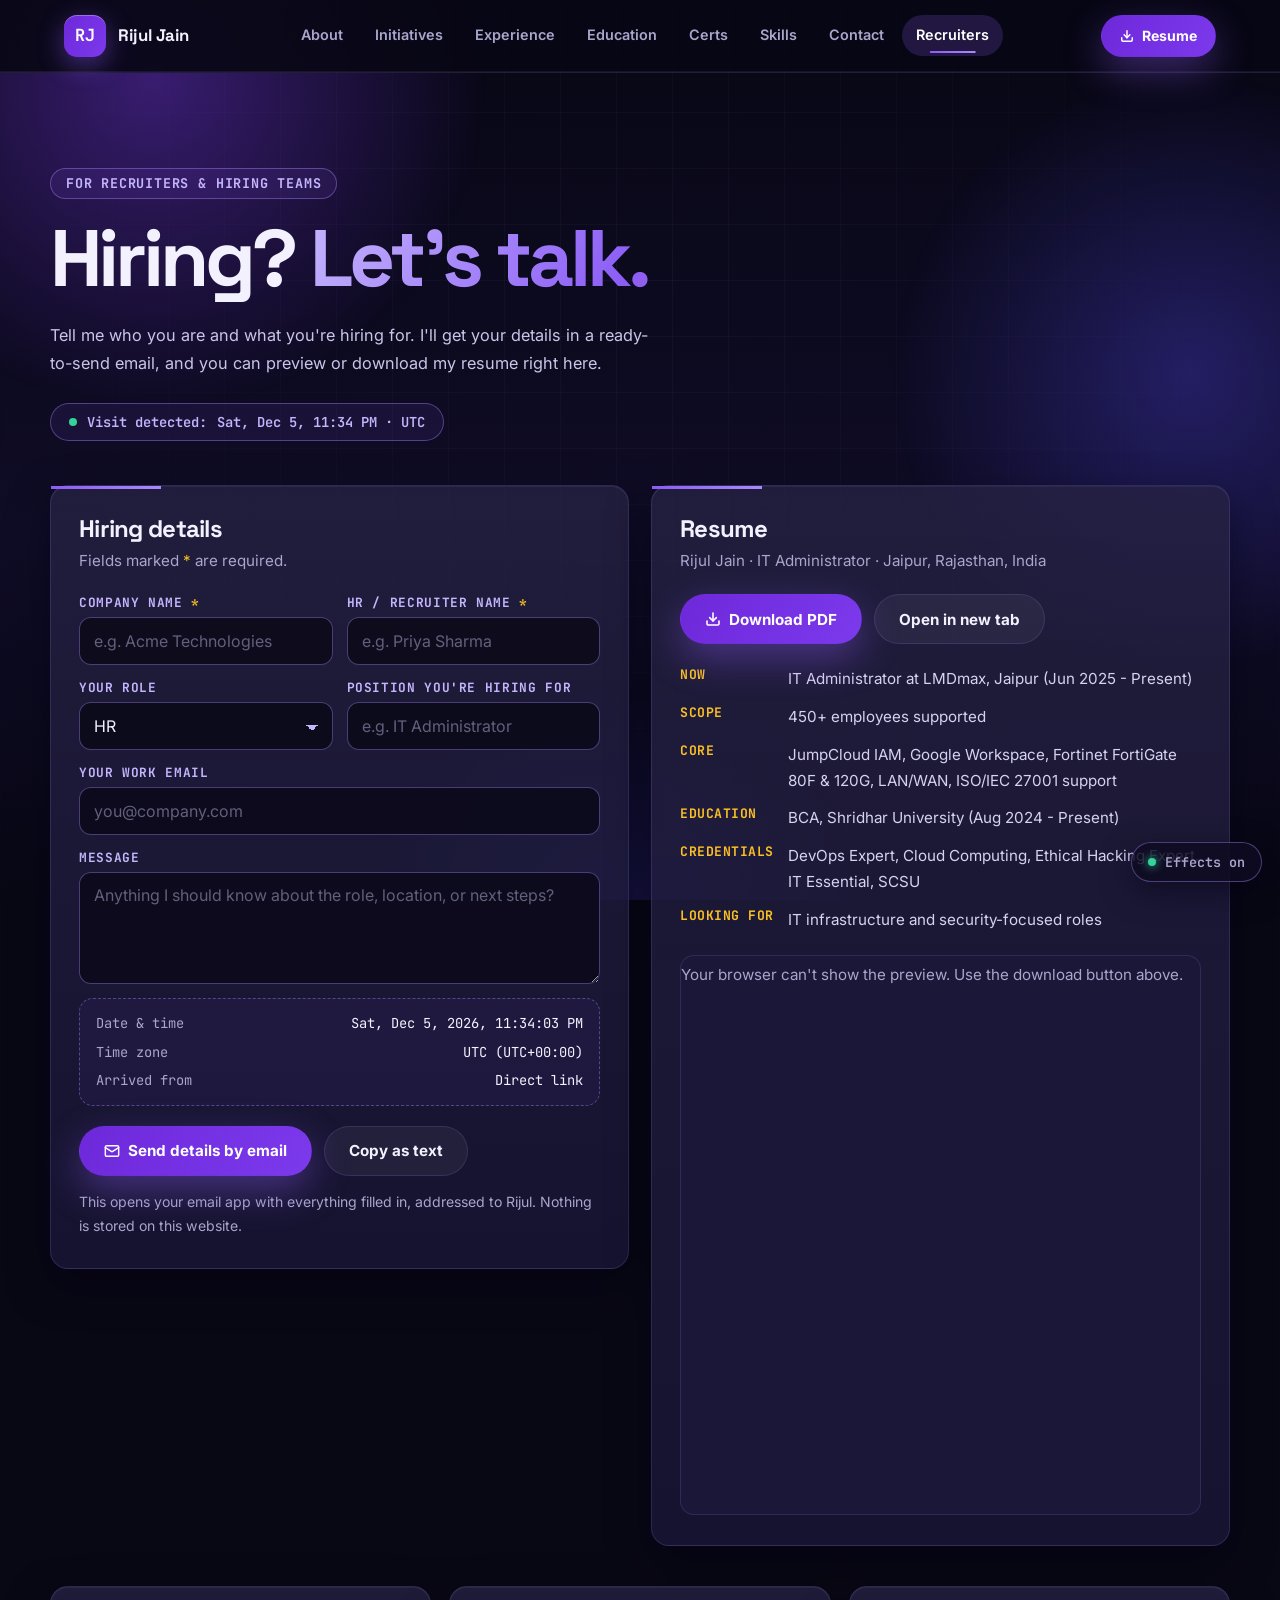
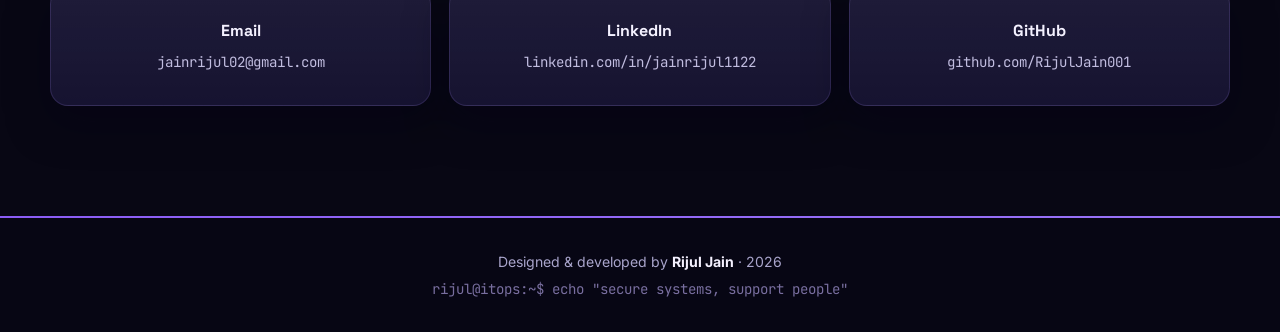
==== hire.html @ acf21bbd "Add For Recruiters page with details form and resume section - New hire.html / hire.js: company + HR" ====
<!DOCTYPE html>
<html lang="en">
<head>
  <meta charset="UTF-8">
  <meta name="viewport" content="width=device-width, initial-scale=1.0">
  <title>For Recruiters | Rijul Jain</title>
  <meta name="description" content="Hiring? Share your company and role details and get Rijul Jain's resume: IT Administrator in Jaipur with Google Workspace, JumpCloud IAM, Fortinet, and ISO/IEC 27001 experience.">
  <meta name="theme-color" content="#080714">
  <meta property="og:type" content="website">
  <meta property="og:title" content="For Recruiters | Rijul Jain">
  <meta property="og:description" content="Share your hiring details and get Rijul Jain's resume.">
  <meta name="twitter:card" content="summary">
  <link rel="icon" type="image/svg+xml" href="assets/favicon.svg">
  <link rel="preconnect" href="https://fonts.googleapis.com">
  <link rel="preconnect" href="https://fonts.gstatic.com" crossorigin>
  <link href="https://fonts.googleapis.com/css2?family=Inter:wght@400;600;700;800&family=JetBrains+Mono:wght@400;700&family=Space+Grotesk:wght@500;700&display=swap" rel="stylesheet">
  <link rel="stylesheet" href="styles.css">
</head>
<body>
  <a class="skip-link" href="#main">Skip to content</a>

  <div class="scroll-progress" id="scroll-progress" aria-hidden="true"></div>
  <div class="aurora" aria-hidden="true"><span></span><span></span><span></span></div>
  <div class="backdrop-glow" aria-hidden="true"></div>
  <div class="cursor-glow" id="cursor-glow" aria-hidden="true"></div>

  <!-- ===================== HEADER ===================== -->
  <header class="site-header" id="site-header">
    <a class="brand" href="index.html" aria-label="Go to home">
      <span class="brand-mark">RJ</span>
      <span>Rijul Jain</span>
    </a>
    <nav class="site-nav" id="site-nav" aria-label="Portfolio sections">
      <a href="index.html#about" class="nav-link">About</a>
      <a href="index.html#projects" class="nav-link">Initiatives</a>
      <a href="index.html#experience" class="nav-link">Experience</a>
      <a href="index.html#education" class="nav-link">Education</a>
      <a href="index.html#certifications" class="nav-link">Certs</a>
      <a href="index.html#skills" class="nav-link">Skills</a>
      <a href="index.html#contact" class="nav-link">Contact</a>
      <a href="hire.html" class="nav-link nav-cta" aria-current="page">Recruiters</a>
    </nav>
    <div class="header-actions">
      <a class="button primary btn-sm" id="download-cv-btn" href="assets/Rijul_Jain_Resume.pdf" download aria-label="Download Resume">
        <svg width="14" height="14" viewBox="0 0 24 24" fill="none" stroke="currentColor" stroke-width="2.5" stroke-linecap="round" stroke-linejoin="round" aria-hidden="true"><path d="M21 15v4a2 2 0 0 1-2 2H5a2 2 0 0 1-2-2v-4"/><polyline points="7 10 12 15 17 10"/><line x1="12" y1="15" x2="12" y2="3"/></svg>
        Resume
      </a>
    </div>
    <button class="hamburger" id="hamburger-btn" aria-label="Toggle menu" aria-expanded="false" aria-controls="mobile-menu">
      <span></span><span></span><span></span>
    </button>
  </header>

  <div class="mobile-menu" id="mobile-menu" aria-hidden="true">
    <nav aria-label="Mobile navigation">
      <a href="index.html#about"          class="mobile-link">About</a>
      <a href="index.html#projects"       class="mobile-link">Initiatives</a>
      <a href="index.html#experience"     class="mobile-link">Experience</a>
      <a href="index.html#education"      class="mobile-link">Education</a>
      <a href="index.html#certifications" class="mobile-link">Certifications</a>
      <a href="index.html#skills"         class="mobile-link">Skills</a>
      <a href="index.html#contact"        class="mobile-link">Contact</a>
      <a href="hire.html" class="mobile-link active" aria-current="page">For Recruiters</a>
      <a href="assets/Rijul_Jain_Resume.pdf" download class="mobile-link mobile-link-dl">Download Resume</a>
      <button class="mobile-link fx-menu" type="button" data-fx-toggle aria-pressed="true" aria-label="Toggle background effects">
        <span class="fx-dot" aria-hidden="true"></span><span class="fx-label">Effects on</span>
      </button>
    </nav>
  </div>

  <main id="main">

    <!-- ===================== INTRO ===================== -->
    <section class="page-hero section-shell">
      <p class="eyebrow reveal-up">For recruiters &amp; hiring teams</p>
      <h1 class="reveal-up" style="--delay:0.05s">Hiring? <span class="grad-text">Let's talk.</span></h1>
      <p class="page-lead reveal-up" style="--delay:0.1s">
        Tell me who you are and what you're hiring for. I'll get your details in a ready-to-send email,
        and you can preview or download my resume right here.
      </p>
      <p class="time-chip reveal-up" style="--delay:0.15s" aria-live="off">
        <span class="live-dot" aria-hidden="true"></span>
        <span>Visit detected:</span>
        <time id="chip-time">…</time>
      </p>
    </section>

    <!-- ===================== FORM + RESUME ===================== -->
    <section class="hire-layout section-shell" aria-label="Recruiter details and resume">

      <!-- Details form -->
      <div class="hire-card reveal-up" id="form-card">
        <h2 class="hire-title">Hiring details</h2>
        <p class="hire-sub">Fields marked <span class="req">*</span> are required.</p>

        <div class="prepared" id="prepared" role="status" aria-live="polite" hidden></div>

        <form id="hire-form" novalidate>
          <div class="field-row">
            <div class="field">
              <label for="f-company">Company name <span class="req">*</span></label>
              <input id="f-company" name="company" type="text" autocomplete="organization" maxlength="80" required aria-describedby="e-company" placeholder="e.g. Acme Technologies">
              <p class="field-error" id="e-company" aria-live="polite"></p>
            </div>
            <div class="field">
              <label for="f-name">HR / recruiter name <span class="req">*</span></label>
              <input id="f-name" name="name" type="text" autocomplete="name" maxlength="80" required aria-describedby="e-name" placeholder="e.g. Priya Sharma">
              <p class="field-error" id="e-name" aria-live="polite"></p>
            </div>
          </div>

          <div class="field-row">
            <div class="field">
              <label for="f-role">Your role</label>
              <select id="f-role" name="role">
                <option>HR</option>
                <option>Recruiter</option>
                <option>Hiring manager</option>
                <option>Founder / CEO</option>
                <option>Other</option>
              </select>
            </div>
            <div class="field">
              <label for="f-position">Position you're hiring for</label>
              <input id="f-position" name="position" type="text" maxlength="80" placeholder="e.g. IT Administrator">
            </div>
          </div>

          <div class="field">
            <label for="f-email">Your work email</label>
            <input id="f-email" name="email" type="email" autocomplete="email" inputmode="email" maxlength="100" aria-describedby="e-email" placeholder="you@company.com">
            <p class="field-error" id="e-email" aria-live="polite"></p>
          </div>

          <div class="field">
            <label for="f-message">Message</label>
            <textarea id="f-message" name="message" maxlength="600" rows="4" placeholder="Anything I should know about the role, location, or next steps?"></textarea>
          </div>

          <!-- honeypot for bots: humans never see or fill this -->
          <div class="hp" aria-hidden="true">
            <label for="f-website">Website</label>
            <input id="f-website" name="website" type="text" tabindex="-1" autocomplete="off">
          </div>

          <dl class="auto-box" aria-label="Automatically detected details">
            <div class="auto-row"><dt>Date &amp; time</dt><dd id="d-time">…</dd></div>
            <div class="auto-row"><dt>Time zone</dt><dd id="d-tz">…</dd></div>
            <div class="auto-row"><dt>Arrived from</dt><dd id="d-source">…</dd></div>
          </dl>

          <div class="form-actions">
            <button class="button primary" type="submit" id="send-btn">
              <svg width="16" height="16" viewBox="0 0 24 24" fill="none" stroke="currentColor" stroke-width="2.2" stroke-linecap="round" stroke-linejoin="round" aria-hidden="true"><rect x="2" y="4" width="20" height="16" rx="2"/><path d="m22 7-8.97 5.7a1.94 1.94 0 0 1-2.06 0L2 7"/></svg>
              Send details by email
            </button>
            <button class="button secondary" type="button" id="copy-btn">Copy as text</button>
          </div>
          <p class="form-note" id="form-note">
            This opens your email app with everything filled in, addressed to Rijul. Nothing is stored on this website.
          </p>
        </form>

        <div class="success-panel" id="success" role="status" aria-live="polite" tabindex="-1" hidden>
          <h3>Thanks, <span id="s-name"></span>!</h3>
          <p id="s-text"></p>
          <pre class="summary" id="s-summary"></pre>
          <div class="form-actions">
            <a class="button primary" id="s-mail" href="#">Open email again</a>
            <button class="button secondary" type="button" id="s-copy">Copy details</button>
            <button class="button ghost" type="button" id="s-edit">Edit details</button>
          </div>
        </div>
      </div>

      <!-- Resume -->
      <div class="hire-card reveal-up" style="--delay:0.08s" id="resume">
        <h2 class="hire-title">Resume</h2>
        <p class="hire-sub">Rijul Jain · IT Administrator · Jaipur, Rajasthan, India</p>

        <div class="form-actions resume-actions">
          <a class="button primary" href="assets/Rijul_Jain_Resume.pdf" download>
            <svg width="16" height="16" viewBox="0 0 24 24" fill="none" stroke="currentColor" stroke-width="2.4" stroke-linecap="round" stroke-linejoin="round" aria-hidden="true"><path d="M21 15v4a2 2 0 0 1-2 2H5a2 2 0 0 1-2-2v-4"/><polyline points="7 10 12 15 17 10"/><line x1="12" y1="15" x2="12" y2="3"/></svg>
            Download PDF
          </a>
          <a class="button secondary" href="assets/Rijul_Jain_Resume.pdf" target="_blank" rel="noopener">Open in new tab</a>
        </div>

        <dl class="glance" aria-label="Resume at a glance">
          <div><dt>Now</dt><dd>IT Administrator at LMDmax, Jaipur (Jun 2025 - Present)</dd></div>
          <div><dt>Scope</dt><dd>450+ employees supported</dd></div>
          <div><dt>Core</dt><dd>JumpCloud IAM, Google Workspace, Fortinet FortiGate 80F &amp; 120G, LAN/WAN, ISO/IEC 27001 support</dd></div>
          <div><dt>Education</dt><dd>BCA, Shridhar University (Aug 2024 - Present)</dd></div>
          <div><dt>Credentials</dt><dd>DevOps Expert, Cloud Computing, Ethical Hacking Expert, IT Essential, SCSU</dd></div>
          <div><dt>Looking for</dt><dd>IT infrastructure and security-focused roles</dd></div>
        </dl>

        <object class="resume-embed" data="assets/Rijul_Jain_Resume.pdf#toolbar=0&amp;view=FitH" type="application/pdf" aria-label="Resume preview">
          <p class="hire-sub">Your browser can't show the preview. Use the download button above.</p>
        </object>
      </div>
    </section>

    <!-- ===================== OTHER WAYS ===================== -->
    <section class="section-shell hire-links reveal-up" aria-label="Other ways to reach me">
      <a class="contact-card" href="mailto:jainrijul02@gmail.com">
        <span class="contact-label">Email</span>
        <span class="contact-value">jainrijul02@gmail.com</span>
      </a>
      <a class="contact-card" href="https://www.linkedin.com/in/jainrijul1122" target="_blank" rel="noreferrer">
        <span class="contact-label">LinkedIn</span>
        <span class="contact-value">linkedin.com/in/jainrijul1122</span>
      </a>
      <a class="contact-card" href="https://github.com/RijulJain001" target="_blank" rel="noreferrer">
        <span class="contact-label">GitHub</span>
        <span class="contact-value">github.com/RijulJain001</span>
      </a>
    </section>

  </main>

  <button class="fx-toggle" type="button" data-fx-toggle aria-pressed="true" aria-label="Toggle background effects">
    <span class="fx-dot" aria-hidden="true"></span><span class="fx-label">Effects on</span>
  </button>

  <footer class="site-footer">
    <p>Designed &amp; developed by <strong>Rijul Jain</strong> · <span class="footer-year"></span></p>
    <p class="footer-tag">rijul@itops:~$ echo "secure systems, support people"</p>
  </footer>

  <script src="script.js"></script>
  <script src="hire.js"></script>
</body>
</html>
---- styles.css ----
/* ============================================================
   RIJUL JAIN PORTFOLIO — "AURORA" THEME
   Palette: deep indigo base · violet + amber accents
   ============================================================ */

/* ============================================================
   DESIGN TOKENS
   ============================================================ */
@property --angle {
  syntax: "<angle>";
  inherits: false;
  initial-value: 0deg;
}

:root {
  --bg:            #080714;
  --bg-2:          #0f0c26;
  --surface:       rgba(24, 20, 54, 0.78);
  --surface-solid: #120f2c;
  --text:          #f4f1ff;
  --muted:         #a9a5cc;
  --line:          rgba(167, 139, 250, 0.16);
  --line-strong:   rgba(167, 139, 250, 0.4);

  --violet:        #8b5cf6;
  --violet-soft:   #c4b5fd;
  --amber:         #fbbf24;
  --mint:          #34d399;   /* status dot only */
  --rose:          #fb7185;   /* errors / close hover only */

  --grad:          linear-gradient(120deg, #8b5cf6, #a78bfa);
  --grad-hero:     linear-gradient(120deg, #c4b5fd 0%, #8b5cf6 45%, #fbbf24 100%);
  --grad-btn:      linear-gradient(120deg, #6d28d9, #7c3aed);

  --shadow:        0 16px 40px rgba(4, 2, 20, 0.5);
  --glow:          0 0 44px rgba(139, 92, 246, 0.3);

  --radius:        18px;
  --header-h:      72px;
  --ease:          cubic-bezier(0.22, 0.8, 0.3, 1);
  --transition:    240ms var(--ease);

  --font-display:  'Space Grotesk', 'Inter', ui-sans-serif, system-ui, sans-serif;
  --font-mono:     'JetBrains Mono', ui-monospace, Consolas, monospace;
}

/* ============================================================
   RESET & BASE
   ============================================================ */
*, *::before, *::after { box-sizing: border-box; margin: 0; padding: 0; }

html {
  scroll-behavior: smooth;
  scroll-padding-top: calc(var(--header-h) + 12px);
  font-size: 16px;
}

body {
  min-height: 100vh;
  color: var(--text);
  background: var(--bg);
  font-family: 'Inter', ui-sans-serif, system-ui, sans-serif;
  line-height: 1.7;
  overflow-x: hidden;
  overflow-x: clip;
}

main {
  overflow-x: hidden;   /* fallback for older browsers */
  overflow-x: clip;     /* decorative rings bleed to the screen edge but never widen the page */
}

a { color: inherit; text-decoration: none; }
img { display: block; max-width: 100%; }
h1, h2, h3, h4, p { overflow-wrap: anywhere; }

h1, h2, h3 {
  font-family: var(--font-display);
  line-height: 1.08;
  letter-spacing: -0.03em;
}

h1 { font-size: clamp(3.4rem, 8.4vw, 7.2rem); font-weight: 700; letter-spacing: -0.05em; }
h2 { font-size: clamp(2rem, 5vw, 3.6rem); font-weight: 700; }
h3 { font-size: 1.22rem; font-weight: 700; }

.grad-text {
  background: var(--grad-hero);
  background-size: 220% 100%;
  -webkit-background-clip: text;
  background-clip: text;
  color: transparent;
}

/* ============================================================
   ANIMATED BACKGROUND
   ============================================================ */
.aurora {
  position: fixed;
  inset: 0;
  z-index: -4;
  overflow: hidden;
  pointer-events: none;
  background: linear-gradient(180deg, var(--bg) 0%, var(--bg-2) 60%, var(--bg) 100%);
}
.aurora span {
  position: absolute;
  border-radius: 50%;
  will-change: transform;
}
.aurora span:nth-child(1) {
  width: 56vmax; height: 56vmax;
  left: -16vmax; top: -22vmax;
  background: radial-gradient(circle, rgba(124, 58, 237, 0.42), transparent 66%);
  animation: drift-a 26s ease-in-out infinite alternate;
}
.aurora span:nth-child(2) {
  width: 50vmax; height: 50vmax;
  right: -18vmax; top: 6vh;
  background: radial-gradient(circle, rgba(79, 70, 229, 0.34), transparent 66%);
  animation: drift-b 32s ease-in-out infinite alternate;
}
.aurora span:nth-child(3) {
  width: 44vmax; height: 44vmax;
  left: 26vw; bottom: -26vmax;
  background: radial-gradient(circle, rgba(67, 56, 202, 0.3), transparent 66%);
  animation: drift-c 38s ease-in-out infinite alternate;
}
@keyframes drift-a { to { transform: translate3d(9vw, 8vh, 0) scale(1.14); } }
@keyframes drift-b { to { transform: translate3d(-10vw, 12vh, 0) scale(0.9); } }
@keyframes drift-c { to { transform: translate3d(-8vw, -10vh, 0) scale(1.18); } }

.backdrop-glow {
  position: fixed;
  inset: 0;
  z-index: -2;
  pointer-events: none;
  background-image:
    linear-gradient(rgba(167, 139, 250, 0.06) 1px, transparent 1px),
    linear-gradient(90deg, rgba(167, 139, 250, 0.06) 1px, transparent 1px);
  background-size: 56px 56px;
  -webkit-mask-image: radial-gradient(ellipse at 50% 30%, #000 0%, transparent 76%);
  mask-image: radial-gradient(ellipse at 50% 30%, #000 0%, transparent 76%);
}

.cursor-glow {
  position: fixed;
  top: 0; left: 0;
  width: 380px; height: 380px;
  border-radius: 50%;
  background: radial-gradient(circle, rgba(167, 139, 250, 0.14) 0%, rgba(139, 92, 246, 0.04) 40%, transparent 70%);
  pointer-events: none;
  z-index: 1;
  opacity: 0;                       /* revealed by script on the first mouse move */
  transition: opacity 400ms ease;
  will-change: transform;
}

.scroll-progress {
  position: fixed;
  top: 0; left: 0; right: 0;
  height: 3px;
  z-index: 300;
  background: var(--grad);
  transform-origin: left center;
  transform: scaleX(var(--p, 0));
  box-shadow: 0 0 14px rgba(139, 92, 246, 0.7);
  pointer-events: none;
}

/* ============================================================
   HEADER
   ============================================================ */
.site-header {
  position: sticky;
  top: 0;
  z-index: 100;
  display: flex;
  align-items: center;
  justify-content: space-between;
  gap: 24px;
  height: var(--header-h);
  padding: 0 clamp(18px, 5vw, 72px);
  border-bottom: 1px solid rgba(255, 255, 255, 0.06);
  background: rgba(8, 7, 20, 0.9);
  transition: box-shadow var(--transition), background var(--transition);
}
.site-header.scrolled {
  background: rgba(8, 7, 20, 0.95);
  box-shadow: 0 18px 50px rgba(3, 1, 16, 0.5);
}

.brand {
  display: inline-flex;
  align-items: center;
  gap: 12px;
  font-family: var(--font-display);
  font-weight: 700;
  font-size: 1.05rem;
  white-space: nowrap;
  flex-shrink: 0;
}
.brand-mark {
  display: grid;
  width: 42px; height: 42px;
  place-items: center;
  border-radius: 13px;
  color: #fff;
  background: var(--grad-btn);
  font-family: var(--font-mono);
  font-weight: 700;
  box-shadow: 0 8px 26px rgba(139, 92, 246, 0.45), inset 0 1px 0 rgba(255, 255, 255, 0.3);
  transition: transform var(--transition), box-shadow var(--transition);
}
.brand:hover .brand-mark {
  transform: rotate(-8deg) scale(1.06);
  box-shadow: 0 10px 34px rgba(139, 92, 246, 0.55), inset 0 1px 0 rgba(255, 255, 255, 0.3);
}

.site-nav {
  display: flex;
  flex-wrap: nowrap;
  justify-content: flex-end;
  gap: 4px;
}
.nav-link {
  position: relative;
  padding: 8px 14px;
  border-radius: 999px;
  color: var(--muted);
  font-size: 0.9rem;
  font-weight: 600;
  transition: color var(--transition), background var(--transition);
}
.nav-link::after {
  content: "";
  position: absolute;
  bottom: 3px; left: 50%;
  width: 0; height: 2px;
  border-radius: 2px;
  background: var(--grad);
  transform: translateX(-50%);
  transition: width var(--transition);
}
.nav-link:hover,
.nav-link:focus-visible { color: var(--text); background: rgba(139, 92, 246, 0.12); outline: none; }
.nav-link:hover::after { width: 46%; }
.nav-link.active { color: #fff; background: rgba(139, 92, 246, 0.2); }
.nav-link.active::after { width: 46%; }

.header-actions { display: flex; align-items: center; gap: 10px; }

.terminal-trigger-btn {
  display: inline-flex;
  align-items: center;
  gap: 7px;
  min-height: 38px;
  padding: 8px 15px;
  border: 1px solid var(--line);
  border-radius: 999px;
  background: rgba(255, 255, 255, 0.04);
  color: var(--muted);
  font: 600 0.86rem 'Inter', sans-serif;
  white-space: nowrap;
  cursor: pointer;
  transition: color var(--transition), background var(--transition), border-color var(--transition);
}
.terminal-trigger-btn:hover {
  color: #fff;
  background: rgba(139, 92, 246, 0.16);
  border-color: var(--line-strong);
}

/* Hamburger */
.hamburger {
  display: none;
  flex-direction: column;
  justify-content: center;
  gap: 5px;
  width: 44px; height: 44px;
  padding: 11px;
  border: 1px solid var(--line);
  border-radius: 12px;
  background: none;
  cursor: pointer;
  flex-shrink: 0;
  transition: background var(--transition), border-color var(--transition);
}
.hamburger:hover { background: rgba(139, 92, 246, 0.14); border-color: var(--line-strong); }
.hamburger span {
  display: block;
  width: 100%; height: 2px;
  border-radius: 2px;
  background: var(--text);
  transform-origin: center;
  transition: transform 300ms ease, opacity 300ms ease;
}
.hamburger.open span:nth-child(1) { transform: translateY(7px) rotate(45deg); }
.hamburger.open span:nth-child(2) { opacity: 0; }
.hamburger.open span:nth-child(3) { transform: translateY(-7px) rotate(-45deg); }

/* Mobile menu */
.mobile-menu {
  position: fixed;
  top: var(--header-h);
  left: 0; right: 0;
  z-index: 99;
  max-height: 0;
  padding: 0 20px;
  overflow: hidden;
  background: rgba(10, 8, 26, 0.96);
  border-bottom: 1px solid var(--line);
  transition: max-height 380ms var(--ease), padding 380ms ease;
}
.mobile-menu.open { max-height: 560px; padding: 20px; }
.mobile-menu nav { display: flex; flex-direction: column; gap: 6px; }
.mobile-link {
  display: block;
  min-height: 48px;
  padding: 13px 16px;
  border-radius: 12px;
  color: var(--muted);
  font-weight: 600;
  transition: background var(--transition), color var(--transition);
}
.mobile-link:hover, .mobile-link.active { background: rgba(139, 92, 246, 0.16); color: #fff; }
.fx-menu {
  display: flex;
  align-items: center;
  gap: 10px;
  width: 100%;
  border: 0;
  background: none;
  font: 600 1rem 'Inter', sans-serif;
  text-align: left;
  cursor: pointer;
}

/* ============================================================
   LAYOUT HELPERS & SCROLL REVEAL
   ============================================================ */
.section-shell { width: min(1180px, calc(100% - 36px)); margin: 0 auto; }

.reveal-up { opacity: 0; transform: translateY(32px); }
.reveal-up.visible {
  opacity: 1;
  transform: none;
  animation: reveal-in 760ms var(--ease) var(--delay, 0s) backwards;
}
@keyframes reveal-in {
  from { opacity: 0; transform: translateY(32px) scale(0.98); }
  to   { opacity: 1; transform: none; }
}

/* ============================================================
   SHARED GLASS SURFACES
   ============================================================ */
.about-card, .card, .timeline-item, .cert-card, .stat-card,
.contact-card, .skills-block, .skill-chip {
  position: relative;
  overflow: hidden;
  border: 1px solid var(--line);
  border-radius: var(--radius);
  background:
    linear-gradient(180deg, rgba(255, 255, 255, 0.05), rgba(255, 255, 255, 0.012)),
    var(--surface);
  box-shadow: var(--shadow), inset 0 1px 0 rgba(255, 255, 255, 0.05);
  transition: transform var(--transition), border-color var(--transition), box-shadow var(--transition);
}
.about-card, .card, .timeline-item, .cert-card, .stat-card, .contact-card, .skills-block {
}

/* Cursor-follow spotlight (position set from JS via --mx / --my) */
.about-card::after, .card::after, .timeline-item::after, .cert-card::after,
.stat-card::after, .contact-card::after, .skill-chip::after {
  content: "";
  position: absolute;
  inset: 0;
  pointer-events: none;
  opacity: 0;
  background: radial-gradient(360px circle at var(--mx, 50%) var(--my, 50%), rgba(167, 139, 250, 0.18), transparent 60%);
  transition: opacity var(--transition);
}
.about-card:hover::after, .card:hover::after, .timeline-item:hover::after, .cert-card:hover::after,
.stat-card:hover::after, .contact-card:hover::after, .skill-chip:hover::after {
  opacity: 1;
}

.about-card:hover, .card:hover, .timeline-item:hover, .cert-card:hover, .stat-card:hover,
.contact-card:hover, .skill-chip:hover {
  border-color: var(--line-strong);
  box-shadow: 0 30px 70px rgba(4, 2, 20, 0.6), var(--glow), inset 0 1px 0 rgba(255, 255, 255, 0.08);
}

/* ============================================================
   EYEBROW / SECTION HEADINGS
   ============================================================ */
.eyebrow {
  display: inline-flex;
  align-items: center;
  gap: 10px;
  margin: 0 0 16px;
  padding: 8px 15px;
  border: 1px solid var(--line-strong);
  border-radius: 999px;
  background: rgba(139, 92, 246, 0.1);
  color: var(--violet-soft);
  font: 700 0.84rem/1 var(--font-mono);
  letter-spacing: 0.06em;
  text-transform: uppercase;
}
#eyebrow-text { text-transform: none; letter-spacing: 0.02em; font-size: 0.84rem; }

.section-heading .eyebrow::before {
  content: "";
  width: 7px; height: 7px;
  border-radius: 50%;
  background: var(--violet-soft);
  box-shadow: 0 0 12px var(--violet-soft);
  animation: blink-soft 2.4s ease-in-out infinite;
}
@keyframes blink-soft { 50% { opacity: 0.35; } }

.section-heading { margin-bottom: 44px; }
.section-heading h2::after {
  content: "";
  display: block;
  width: 84px; height: 4px;
  margin-top: 18px;
  border-radius: 4px;
  background: var(--grad);
  transition: width 1000ms var(--ease) 350ms;
}
.section-heading:not(.visible) h2::after { width: 0; }

.cursor-blink {
  display: inline-block;
  color: var(--violet-soft);
  line-height: 1;
  vertical-align: middle;
  animation: blink 1s step-start infinite;
}
@keyframes blink { 0%, 100% { opacity: 1; } 50% { opacity: 0; } }

/* ============================================================
   HERO
   ============================================================ */
.hero {
  position: relative;
  display: grid;
  grid-template-columns: minmax(0, 1.08fr) minmax(300px, 0.74fr);
  align-items: center;
  gap: clamp(30px, 5vw, 72px);
  min-height: calc(100vh - var(--header-h));
  padding: 84px 0 64px;
}
.hero-copy, .profile-panel { position: relative; z-index: 1; }
.hero-copy .eyebrow { max-width: 100%; }
.hero-copy { max-width: 760px; }

.hero-deco {
  position: absolute;
  z-index: 0;
  top: 50%; right: -14%;
  width: min(760px, 78vw);
  aspect-ratio: 1;
  transform: translateY(-50%);
  opacity: 0.4;
  pointer-events: none;
}
.hero-deco svg { position: absolute; inset: 0; width: 100%; height: 100%; overflow: visible; }
.deco-spin     { animation: spin 60s linear infinite; will-change: transform; }
.deco-spin-rev { animation: spin 90s linear infinite reverse; will-change: transform; }
@keyframes spin { to { transform: rotate(360deg); } }

.role {
  display: inline-flex;
  align-items: center;
  gap: 10px;
  margin-top: 22px;
  padding: 8px 16px;
  border: 1px solid rgba(251, 191, 36, 0.3);
  border-radius: 999px;
  background: rgba(251, 191, 36, 0.08);
  color: var(--amber);
  font: 700 clamp(0.88rem, 1.8vw, 1.05rem) var(--font-mono);
}

.hero-text {
  max-width: 58ch;
  margin-top: 24px;
  color: #c9c5e8;
  font-size: clamp(1.02rem, 1.2vw, 1.16rem);
}

.hero-actions { display: flex; flex-wrap: wrap; gap: 14px; margin-top: 38px; }

/* Buttons */
.button {
  position: relative;
  overflow: hidden;
  display: inline-flex;
  align-items: center;
  justify-content: center;
  gap: 8px;
  min-height: 50px;
  padding: 12px 24px;
  border: 1px solid transparent;
  border-radius: 999px;
  font: 700 0.95rem 'Inter', sans-serif;
  cursor: pointer;
  transition: transform var(--transition), box-shadow var(--transition),
              background var(--transition), border-color var(--transition);
}
.button:hover, .button:focus-visible { transform: translateY(-3px); outline: none; }

.button.primary {
  color: #fff;
  background: var(--grad-btn);
  box-shadow: 0 14px 38px rgba(139, 92, 246, 0.4);
}
.button.primary:hover { box-shadow: 0 20px 50px rgba(139, 92, 246, 0.5); }
.button.primary::after {
  content: "";
  position: absolute;
  inset: 0;
  background: linear-gradient(110deg, transparent 30%, rgba(255, 255, 255, 0.35) 50%, transparent 70%);
  transform: translateX(-130%);
  transition: transform 700ms var(--ease);
}
.button.primary:hover::after { transform: translateX(130%); }

.button.secondary, .button.ghost {
  color: var(--text);
  border-color: var(--line);
  background: rgba(255, 255, 255, 0.05);
}
.button.secondary:hover, .button.ghost:hover {
  background: rgba(139, 92, 246, 0.16);
  border-color: var(--line-strong);
}
.button.ghost { color: var(--violet-soft); font-size: 0.9rem; }

.btn-sm { min-height: 42px; padding: 8px 18px; font-size: 0.88rem; }

/* ============================================================
   PROFILE PANEL
   ============================================================ */
.profile-col { position: relative; z-index: 1; justify-self: end; width: min(100%, 410px); }

.profile-panel {
  width: 100%;
  padding: 18px;
  border-radius: 28px;
  box-shadow: var(--shadow), 0 0 70px rgba(139, 92, 246, 0.22);
  animation: float-y 7s ease-in-out infinite;
}
.profile-ring {
  position: absolute;
  inset: 0;
  z-index: 0;
  overflow: hidden;
  border-radius: inherit;
  pointer-events: none;
}
.profile-ring::before {                 /* spinning gradient, clipped to the panel */
  content: "";
  position: absolute;
  inset: -50%;
  background: conic-gradient(#8b5cf6, #c4b5fd, #fbbf24, #8b5cf6);
  animation: spin 7s linear infinite;
  will-change: transform;
}
.profile-ring::after {                  /* solid interior leaves a 2px ring */
  content: "";
  position: absolute;
  inset: 2px;
  border-radius: 26px;
  background: var(--surface-solid);
}
.profile-meta, .terminal-card { position: relative; z-index: 1; }
@keyframes float-y { 50% { translate: 0 -10px; } }

.profile-frame {
  position: relative;
  overflow: hidden;
  aspect-ratio: 4 / 5;
  border-radius: 18px;
  background: var(--surface-solid);
}
.profile-frame::before {
  content: "";
  position: absolute;
  inset: 0;
  z-index: 1;
  background:
    linear-gradient(135deg, rgba(139, 92, 246, 0.24), transparent 40%, rgba(139, 92, 246, 0.2)),
    repeating-linear-gradient(0deg, transparent, transparent 7px, rgba(255, 255, 255, 0.035) 8px);
  mix-blend-mode: screen;
  pointer-events: none;
}
.profile-frame img { width: 100%; height: 100%; object-fit: cover; }

.scan-line {
  position: absolute;
  left: 0; right: 0;
  top: -100%;
  height: 100%;
  z-index: 2;
  background: linear-gradient(180deg, transparent calc(100% - 4px), rgba(196, 181, 253, 0.95) calc(100% - 2px), transparent 100%);
  animation: scan 4s linear infinite;
  pointer-events: none;
  will-change: transform;
}
@keyframes scan {
  0%   { transform: translateY(0); opacity: 0.9; }
  90%  { opacity: 0.9; }
  100% { transform: translateY(100%); opacity: 0; }
}

/* Floating tech chips around the portrait */
.float-chip {
  position: absolute;
  z-index: 3;
  display: inline-flex;
  align-items: center;
  gap: 8px;
  padding: 8px 14px;
  border: 1px solid var(--line-strong);
  border-radius: 999px;
  background: rgba(18, 15, 44, 0.86);
  color: var(--text);
  font: 700 0.82rem var(--font-mono);
  box-shadow: 0 10px 30px rgba(4, 2, 20, 0.5);
  animation: float-chip 6s ease-in-out infinite;
}
.float-chip i {
  width: 8px; height: 8px;
  border-radius: 50%;
  background: var(--c, var(--violet));
  box-shadow: 0 0 12px var(--c, var(--violet));
}
.float-chip.c1 { top: 34px;    right: -22px; --c: var(--violet-soft); }
.float-chip.c2 { top: 42%;     left: -30px;  --c: var(--violet-soft);   animation-delay: -1.5s; }
.float-chip.c3 { bottom: 150px; right: -26px; --c: var(--amber);  animation-delay: -3s; }
.float-chip.c4 { bottom: 96px; left: -20px;  --c: var(--violet); animation-delay: -4.5s; }
@keyframes float-chip { 50% { transform: translateY(-12px); } }

.profile-meta {
  display: flex;
  align-items: center;
  gap: 10px;
  margin-top: 16px;
  padding: 10px 14px;
  border: 1px solid var(--line);
  border-radius: 999px;
  background: rgba(255, 255, 255, 0.04);
  color: var(--muted);
  font: 0.86rem/1.5 var(--font-mono);
}
.status-dot {
  flex: 0 0 auto;
  width: 10px; height: 10px;
  border-radius: 50%;
  background: var(--mint);
  animation: pulse-dot 2s ease-out infinite;
}
@keyframes pulse-dot {
  0%   { box-shadow: 0 0 0 0 rgba(52, 211, 153, 0.6); }
  70%  { box-shadow: 0 0 0 10px rgba(52, 211, 153, 0); }
  100% { box-shadow: 0 0 0 0 rgba(52, 211, 153, 0); }
}

/* Mini terminal card */
.terminal-card {
  overflow: hidden;
  margin-top: 14px;
  border: 1px solid var(--line);
  border-radius: 16px;
  background: rgba(7, 5, 20, 0.9);
}
.terminal-top {
  display: flex;
  gap: 7px;
  padding: 10px 14px;
  border-bottom: 1px solid var(--line);
  background: rgba(255, 255, 255, 0.035);
}
.terminal-top span { width: 10px; height: 10px; border-radius: 50%; background: var(--rose); }
.terminal-top span:nth-child(2) { background: var(--amber); }
.terminal-top span:nth-child(3) { background: var(--mint); }

.terminal-lines { padding: 14px 16px; font: 0.84rem/1.7 var(--font-mono); }
.terminal-lines p { color: #dcd7ff; opacity: 0; animation: fade-line 0.4s forwards; }
.terminal-lines p:nth-child(1) { animation-delay: 1.2s; }
.terminal-lines p:nth-child(2) { animation-delay: 2s; }
.terminal-lines p:nth-child(3) { animation-delay: 2.6s; }
.terminal-lines p:nth-child(4) { animation-delay: 3.2s; }
@keyframes fade-line { to { opacity: 1; } }
.term-prompt { color: var(--amber); }
.term-ok     { color: var(--violet-soft); }

/* ============================================================
   TECH MARQUEE
   ============================================================ */
.marquee {
  overflow: hidden;
  padding: 22px 0;
  border-block: 1px solid var(--line);
  background: linear-gradient(90deg, transparent, rgba(139, 92, 246, 0.07), transparent);
  -webkit-mask-image: linear-gradient(90deg, transparent, #000 10%, #000 90%, transparent);
  mask-image: linear-gradient(90deg, transparent, #000 10%, #000 90%, transparent);
}
.marquee-track { display: flex; width: max-content; animation: marquee 40s linear infinite; }
.marquee:hover .marquee-track { animation-play-state: paused; }
.marquee-item {
  display: inline-flex;
  align-items: center;
  gap: 12px;
  margin-right: 16px;
  padding: 10px 20px;
  border: 1px solid var(--line);
  border-radius: 999px;
  background: rgba(255, 255, 255, 0.04);
  color: var(--text);
  font: 700 0.86rem var(--font-mono);
  white-space: nowrap;
}
.marquee-item::before {
  content: "";
  width: 8px; height: 8px;
  border-radius: 50%;
  background: var(--c, var(--violet));
  box-shadow: 0 0 12px var(--c, var(--violet));
}
.marquee-item:nth-child(4n+1) { --c: var(--violet); }
.marquee-item:nth-child(4n+2) { --c: var(--violet-soft); }
.marquee-item:nth-child(4n+3) { --c: var(--amber); }
.marquee-item:nth-child(4n)   { --c: var(--violet-soft); }
@keyframes marquee { to { transform: translateX(-50%); } }

/* ============================================================
   STATS
   ============================================================ */
.stats-section { padding: 48px 0 20px; }
.stats-grid { display: grid; grid-template-columns: repeat(4, minmax(0, 1fr)); gap: 18px; }

.stat-card {
  display: flex;
  flex-direction: column;
  align-items: center;
  justify-content: center;
  gap: 2px;
  padding: 32px 16px 26px;
  text-align: center;
}
.stat-value { display: flex; align-items: baseline; gap: 4px; }
.stat-card::before {
  content: "";
  position: absolute;
  inset: 0 0 auto 0;
  height: 3px;
  background: var(--grad);
  opacity: 0.85;
}
.stat-num {
  font: 700 clamp(2.4rem, 5vw, 3.4rem)/1 var(--font-display);
  color: var(--text);
}
.stat-plus, .stat-suffix { color: var(--amber); font: 700 1.1rem var(--font-mono); }
.stat-label { margin-top: 8px; color: var(--muted); font-size: 0.84rem; font-weight: 600; letter-spacing: 0.03em; }

/* ============================================================
   SECTIONS
   ============================================================ */
.content-section { padding: 100px 0; }
.content-section + .content-section { border-top: 1px solid rgba(255, 255, 255, 0.05); }

/* About */
.section-grid { display: grid; grid-template-columns: repeat(2, minmax(0, 1fr)); gap: 20px; }
.about-card { padding: 30px 28px; }
.about-card p { color: #c9c5e8; }
.about-icon, .contact-icon {
  display: grid;
  place-items: center;
  border: 1px solid var(--line-strong);
  border-radius: 15px;
  background: linear-gradient(145deg, rgba(139, 92, 246, 0.25), rgba(139, 92, 246, 0.14));
  color: #efe9ff;
  transition: transform var(--transition), box-shadow var(--transition);
}
.about-icon { width: 50px; height: 50px; margin-bottom: 18px; }
.about-card:hover .about-icon, .contact-card:hover .contact-icon { transform: rotate(-6deg) scale(1.08); box-shadow: var(--glow); }

/* Project cards */
.cards-grid { display: grid; grid-template-columns: repeat(3, minmax(0, 1fr)); gap: 20px; }
.card {
  --c: var(--violet);
  display: flex;
  flex-direction: column;
  min-height: 316px;
  padding: 30px 28px 26px;
  cursor: pointer;
}
.card:nth-child(2) { --c: var(--violet-soft); }
.card:nth-child(3) { --c: var(--amber); }
.card:hover { transform: translateY(-8px); border-color: var(--c); }

.card-accent {
  position: absolute;
  inset: 0;
  border-top: 3px solid var(--c);
  border-radius: inherit;
  background: linear-gradient(160deg, color-mix(in srgb, var(--c) 16%, transparent), transparent 46%);
  pointer-events: none;
}
.card-kicker {
  position: relative;
  margin: 0 0 12px;
  color: var(--c);
  font: 700 0.84rem var(--font-mono);
  letter-spacing: 0.08em;
  text-transform: uppercase;
}
.card h3 { position: relative; margin-bottom: 10px; }
.card p { position: relative; color: var(--muted); font-size: 0.95rem; }
.card p:not(.card-kicker) { flex: 1; }

.tag-row { position: relative; display: flex; flex-wrap: wrap; gap: 8px; margin-top: 20px; }
.tag-row span, .modal-tag {
  padding: 5px 12px;
  border: 1px solid var(--line-strong);
  border-radius: 999px;
  background: rgba(139, 92, 246, 0.1);
  color: #e3dcff;
  font: 600 0.84rem var(--font-mono);
}

.card-cta {
  position: relative;
  display: inline-flex;
  align-items: center;
  gap: 8px;
  width: fit-content;
  margin-top: 22px;
  min-height: 44px;
  padding: 10px 20px;
  border: 1px solid var(--line-strong);
  border-radius: 999px;
  background: rgba(139, 92, 246, 0.1);
  color: #e3dcff;
  font: 700 0.84rem var(--font-mono);
  letter-spacing: 0.05em;
  text-transform: uppercase;
  cursor: pointer;
  transition: background var(--transition), color var(--transition), box-shadow var(--transition), transform var(--transition);
}
.card-cta:hover { color: #fff; background: var(--grad-btn); border-color: transparent; box-shadow: 0 12px 30px rgba(219, 39, 119, 0.4); transform: translateY(-2px); }
.card-cta svg { transition: transform var(--transition); }
.card-cta:hover svg { transform: translateX(4px); }

/* Timeline */
.timeline { position: relative; display: grid; gap: 18px; }
.timeline::before, .timeline::after {
  content: "";
  position: absolute;
  left: 20px; top: 8px;
  width: 2px;
  border-radius: 2px;
}
.timeline::before { bottom: 8px; background: rgba(167, 139, 250, 0.18); }
.timeline::after {
  height: calc((100% - 16px) * var(--fill, 0));
  background: var(--grad);
  box-shadow: 0 0 14px rgba(139, 92, 246, 0.7);
}
.timeline-item { display: flex; gap: 28px; padding: 26px 26px 26px 62px; }
.timeline-item:hover { transform: translateX(8px); }
.timeline-dot {
  position: absolute;
  top: 31px; left: 14px;
  z-index: 1;
  width: 14px; height: 14px;
  border: 2px solid var(--bg);
  border-radius: 50%;
  background: var(--grad);
}
.timeline-dot::after {
  content: "";
  position: absolute;
  inset: -6px;
  border-radius: 50%;
  border: 2px solid var(--violet-soft);
  animation: ping 2.6s ease-out infinite;
}
@keyframes ping {
  0%   { transform: scale(0.5); opacity: 0.9; }
  80%, 100% { transform: scale(1.5); opacity: 0; }
}
.timeline-body { position: relative; flex: 1; }
.timeline-date { display: inline-block; margin-bottom: 8px; color: var(--amber); font: 700 0.84rem var(--font-mono); letter-spacing: 0.05em; }
.timeline-sub { margin-top: 4px; color: var(--violet-soft); font: 0.88rem var(--font-mono); }
.timeline-item p { margin-top: 8px; color: var(--muted); font-size: 0.95rem; }
.timeline-list { margin: 12px 0 0; padding-left: 20px; color: var(--muted); font-size: 0.94rem; }
.timeline-list li { margin-bottom: 7px; padding-left: 4px; }
.timeline-list li::marker { color: var(--violet-soft); }

/* Certifications */
.certs-grid { display: grid; grid-template-columns: repeat(2, minmax(0, 1fr)); gap: 18px; }
.cert-card { display: flex; align-items: center; gap: 18px; padding: 20px 22px; }
.cert-badge {
  display: grid;
  place-items: center;
  flex-shrink: 0;
  width: 52px; height: 52px;
  border: 1px solid transparent;
  border-radius: 15px;
  font: 700 0.85rem var(--font-mono);
  box-shadow: inset 0 1px 0 rgba(255, 255, 255, 0.1);
  transition: transform var(--transition);
}
.cert-card:hover .cert-badge { transform: rotate(-8deg) scale(1.08); }
.cert-badge-thm    { background: rgba(196, 181, 253, 0.14); color: var(--violet-soft);    border-color: rgba(196, 181, 253, 0.4); }
.cert-badge-owasp  { background: rgba(139, 92, 246, 0.16);  color: var(--violet-soft); border-color: rgba(139, 92, 246, 0.45); }
.cert-badge-google { background: rgba(251, 191, 36, 0.12);  color: var(--violet-soft);        border-color: rgba(251, 191, 36, 0.4); }
.cert-badge-ceh    { background: rgba(251, 191, 36, 0.12);  color: var(--amber);       border-color: rgba(251, 191, 36, 0.4); }
.cert-body { position: relative; flex: 1; min-width: 0; }
.cert-body h3 { font-size: 1.05rem; }
.cert-issuer { margin: 2px 0 0; color: var(--violet-soft); font: 0.84rem var(--font-mono); }
/* ============================================================
   SKILLS
   ============================================================ */
.skills-stack { display: grid; gap: 26px; }
.skills-block { padding: 30px; }
.skills-block::before {
  content: "";
  position: absolute;
  inset: 0 auto auto 0;
  width: 120px; height: 3px;
  background: var(--grad);
}
.skills-block-head { margin-bottom: 24px; }
.skills-subhead { margin-bottom: 6px; font-size: 1.2rem; }
.skills-subtext { max-width: 62ch; color: var(--muted); font-size: 0.95rem; }

.level-legend { margin: 0 0 18px; color: var(--muted); font: 0.84rem/1.6 var(--font-mono); }
.level-legend b { color: var(--violet-soft); }

.skills-block .skills-grid { display: grid; grid-template-columns: repeat(auto-fill, minmax(200px, 1fr)); gap: 14px; }
.skill-chip { display: flex; flex-direction: column; align-items: flex-start; gap: 12px; padding: 22px 18px 20px; cursor: default; }
.skill-icon {
  display: grid;
  place-items: center;
  width: 46px; height: 46px;
  border: 1px solid var(--line-strong);
  border-radius: 14px;
  background: linear-gradient(145deg, rgba(139, 92, 246, 0.22), rgba(139, 92, 246, 0.12));
  color: var(--violet-soft);
}
.skill-icon svg { width: 22px; height: 22px; }
.skill-name { position: relative; color: #efeaff; font: 700 0.86rem var(--font-mono); letter-spacing: 0.02em; }
.skill-meta { position: relative; display: flex; flex-wrap: wrap; align-items: center; gap: 6px 12px; width: 100%; }
.skill-level { display: flex; gap: 5px; }
.skill-level i {
  position: relative;
  overflow: hidden;
  width: 28px; height: 6px;
  border-radius: 6px;
  background: rgba(255, 255, 255, 0.1);
}
.skill-level i::after {
  content: "";
  position: absolute;
  inset: 0;
  border-radius: inherit;
  background: var(--grad);
  box-shadow: 0 0 10px rgba(139, 92, 246, 0.5);
  transform: scaleX(0);
  transform-origin: left;
  transition: transform 600ms var(--ease);
}
.skill-level i:nth-child(2)::after { transition-delay: 140ms; }
.skill-level i:nth-child(3)::after { transition-delay: 280ms; }
.skill-chip.visible .skill-level[data-level="1"] i:nth-child(-n+1)::after,
.skill-chip.visible .skill-level[data-level="2"] i:nth-child(-n+2)::after,
.skill-chip.visible .skill-level[data-level="3"] i::after { transform: scaleX(1); }
.skill-level-text { color: var(--muted); font: 600 0.8rem var(--font-mono); letter-spacing: 0.04em; }

@keyframes bar-flow { to { background-position: 200% 0; } }

/* Full toolkit — resume skills grouped by area */
.toolkit-grid { display: grid; grid-template-columns: repeat(3, minmax(0, 1fr)); gap: 16px; }
.toolkit-group {
  --c: var(--violet-soft);
  padding: 18px 18px 20px;
  border: 1px solid var(--line);
  border-left: 3px solid var(--c);
  border-radius: 14px;
  background: rgba(255, 255, 255, 0.03);
}
.toolkit-group:nth-child(3n+2) { --c: var(--violet-soft); }
.toolkit-group:nth-child(3n)   { --c: var(--amber); }
.toolkit-group h4 { margin-bottom: 12px; color: var(--c); font: 700 0.84rem var(--font-mono); letter-spacing: 0.07em; text-transform: uppercase; }
.toolkit-group .tag-row { margin-top: 0; }

.soft-tags { margin-top: 0; }

/* ============================================================
   ENVIRONMENT OVERVIEW
   ============================================================ */
.env { display: grid; gap: 20px; }
.env-band {
  display: flex;
  flex-wrap: wrap;
  align-items: center;
  gap: 12px 20px;
  padding: 16px 22px;
  border: 1px dashed var(--line-strong);
  border-radius: 16px;
  background: rgba(139, 92, 246, 0.06);
}
.env-band-title { color: var(--amber); font: 700 0.84rem var(--font-mono); letter-spacing: 0.07em; text-transform: uppercase; }
.env-band .tag-row { margin-top: 0; }

.env-steps { display: flex; flex-wrap: wrap; align-items: center; gap: 8px; }
.env-step {
  padding: 5px 14px;
  border: 1px solid var(--line-strong);
  border-radius: 999px;
  background: rgba(139, 92, 246, 0.1);
  color: #e3dcff;
  font: 600 0.84rem var(--font-mono);
}
.env-step:not(:last-child)::after { content: "→"; margin-left: 12px; color: var(--amber); }

.env-body { display: grid; grid-template-columns: minmax(200px, 250px) 1fr; gap: 0 32px; align-items: stretch; }
.env-lanes { display: grid; gap: 18px; }
.env-lane {
  padding: 18px 20px 20px;
  border: 1px solid var(--line);
  border-radius: 18px;
  background: rgba(255, 255, 255, 0.03);
}
.env-lane-label { display: block; margin-bottom: 14px; color: var(--violet-soft); font: 700 0.82rem var(--font-mono); letter-spacing: 0.08em; text-transform: uppercase; }
.env-flow { display: flex; align-items: stretch; }

.env-node {
  position: relative;
  flex: 1;
  min-width: 0;
  padding: 16px 16px 18px;
  border: 1px solid var(--line-strong);
  border-radius: 14px;
  background: linear-gradient(180deg, rgba(255, 255, 255, 0.06), rgba(255, 255, 255, 0.02)), var(--surface-solid);
}
.env-node h3 { margin: 12px 0 6px; font-size: 1.02rem; }
.env-node p { color: var(--muted); font-size: 0.9rem; line-height: 1.55; }
.env-icon {
  display: grid;
  place-items: center;
  width: 40px; height: 40px;
  border: 1px solid var(--line-strong);
  border-radius: 12px;
  background: rgba(139, 92, 246, 0.16);
  color: var(--violet-soft);
}
.env-users { border-color: var(--violet); box-shadow: var(--glow); display: flex; flex-direction: column; justify-content: center; }
.env-users::after {                     /* bracket joining users to both lanes */
  content: "";
  position: absolute;
  right: -33px; top: 25%; bottom: 25%;
  width: 32px;
  border: 2px solid rgba(139, 92, 246, 0.55);
  border-left: 0;
  border-radius: 0 16px 16px 0;
}

.env-link {
  position: relative;
  flex: 0 0 46px;
  align-self: center;
  height: 2px;
  background: repeating-linear-gradient(90deg, var(--violet) 0 6px, transparent 6px 12px);
  background-size: 24px 2px;
  animation: env-dash 1s linear infinite;
}
.env-link::after {
  content: "";
  position: absolute;
  right: -2px; top: -4px;
  border-left: 8px solid var(--violet-soft);
  border-top: 5px solid transparent;
  border-bottom: 5px solid transparent;
}
@keyframes env-dash { to { background-position: 24px 0; } }
@keyframes env-dash-v { to { background-position: 0 24px; } }

/* ============================================================
   CONTACT
   ============================================================ */
.contact-section { padding-bottom: 120px; }
.contact-sub { margin-top: 14px; color: var(--muted); font-size: 1.02rem; }
.contact-grid { display: grid; grid-template-columns: repeat(4, minmax(0, 1fr)); gap: 18px; align-items: stretch; }

.contact-card {
  display: flex;
  flex-direction: column;
  align-items: center;
  justify-content: flex-start;
  gap: 12px;
  min-height: 170px;
  padding: 30px 20px;
  text-align: center;
}
.contact-card:hover { transform: translateY(-6px); }
.contact-icon { position: relative; width: 54px; height: 54px; }
.contact-label { position: relative; font: 700 1rem var(--font-display); color: var(--text); }
.contact-value { position: relative; color: #c1bde0; font: 0.88rem var(--font-mono); word-break: break-all; }

.email-card-wrap { padding: 0; gap: 0; }
.contact-card-inner {
  position: relative;
  display: flex;
  flex: 1;
  flex-direction: column;
  align-items: center;
  justify-content: center;
  gap: 12px;
  width: 100%;
  min-height: 170px;
  padding: 30px 20px 18px;
  text-align: center;
}
.copy-btn {
  position: relative;
  display: flex;
  align-items: center;
  justify-content: center;
  gap: 6px;
  width: 100%;
  padding: 11px;
  border: 0;
  border-top: 1px solid var(--line);
  background: rgba(139, 92, 246, 0.12);
  color: var(--violet-soft);
  font: 700 0.84rem var(--font-mono);
  letter-spacing: 0.06em;
  cursor: pointer;
  transition: background var(--transition), color var(--transition);
}
.copy-btn:hover { background: rgba(139, 92, 246, 0.24); color: #fff; }
.copy-btn.copied { color: var(--mint); }

/* ============================================================
   FOOTER
   ============================================================ */
.site-footer {
  position: relative;
  display: flex;
  flex-direction: column;
  gap: 6px;
  padding: 34px clamp(18px, 5vw, 72px);
  color: var(--muted);
  background: rgba(8, 7, 20, 0.7);
  text-align: center;
}
.site-footer::before {
  content: "";
  position: absolute;
  inset: 0 0 auto 0;
  height: 2px;
  background: var(--grad);
  background-size: 200% 100%;
  animation: bar-flow 8s linear infinite;
}
.site-footer p { font-size: 0.88rem; }
.site-footer strong { color: var(--text); }
.footer-tag { color: rgba(196, 181, 253, 0.6); font: 0.84rem var(--font-mono); }

/* ============================================================
   PAGE LOADER
   ============================================================ */
.page-loader {
  position: fixed;
  inset: 0;
  z-index: 9999;
  display: flex;
  align-items: center;
  justify-content: center;
  background: radial-gradient(circle at 50% 40%, #1a1145, var(--bg) 70%);
  transition: opacity 500ms ease, visibility 500ms ease;
}
.page-loader.hidden { opacity: 0; visibility: hidden; pointer-events: none; }
.page-loader.hidden .loader-logo { animation: none; }
.loader-inner { display: flex; flex-direction: column; align-items: center; gap: 22px; width: min(360px, 90vw); }
.loader-logo {
  display: grid;
  place-items: center;
  width: 78px; height: 78px;
  border: 3px solid transparent;
  border-radius: 24px;
  background:
    linear-gradient(var(--surface-solid), var(--surface-solid)) padding-box,
    conic-gradient(from var(--angle), #8b5cf6, #c4b5fd, #fbbf24, #8b5cf6) border-box;
  color: #fff;
  font: 700 1.5rem var(--font-mono);
  box-shadow: 0 0 50px rgba(139, 92, 246, 0.4);
  animation: spin-angle 1.6s linear infinite;
}
.loader-bar-wrap { width: 100%; height: 4px; overflow: hidden; border-radius: 4px; background: rgba(167, 139, 250, 0.14); }
.loader-bar {
  height: 100%;
  width: 0;
  border-radius: 4px;
  background: var(--grad);
  box-shadow: 0 0 14px rgba(139, 92, 246, 0.7);
  transition: width 160ms linear;
}
.loader-text { color: var(--muted); font: 0.8rem var(--font-mono); text-align: center; }

/* ============================================================
   MODALS + INTERACTIVE TERMINAL
   ============================================================ */
.modal-overlay {
  position: fixed;
  inset: 0;
  z-index: 1000;
  display: flex;
  align-items: center;
  justify-content: center;
  padding: 24px 16px;
  background: rgba(5, 3, 18, 0.8);
  backdrop-filter: blur(12px);
  -webkit-backdrop-filter: blur(12px);
  opacity: 0;
  visibility: hidden;
  transition: opacity 300ms ease, visibility 300ms ease;
}
.modal-overlay.open { opacity: 1; visibility: visible; }

.modal-box, .terminal-modal {
  position: relative;
  border: 1px solid var(--line-strong);
  border-radius: 24px;
  background: rgba(16, 13, 40, 0.97);
  box-shadow: 0 30px 100px rgba(0, 0, 0, 0.7), var(--glow);
  transform: translateY(24px) scale(0.96);
  transition: transform 340ms var(--ease);
}
.modal-overlay.open .modal-box, .modal-overlay.open .terminal-modal { transform: none; }

.modal-box { width: min(580px, 100%); max-height: 85vh; overflow-y: auto; padding: 38px 34px; }
.modal-box::before {
  content: "";
  position: absolute;
  inset: 0 0 auto 0;
  height: 3px;
  background: var(--grad);
}
.modal-close {
  position: absolute;
  top: 16px; right: 16px;
  display: grid;
  place-items: center;
  width: 36px; height: 36px;
  border: 1px solid var(--line);
  border-radius: 12px;
  background: rgba(255, 255, 255, 0.05);
  color: var(--muted);
  cursor: pointer;
  transition: background var(--transition), color var(--transition), border-color var(--transition);
}
.modal-close:hover { background: rgba(251, 113, 133, 0.14); color: var(--rose); border-color: rgba(251, 113, 133, 0.4); }
.modal-kicker { margin-bottom: 10px; color: var(--amber); font: 700 0.84rem var(--font-mono); letter-spacing: 0.08em; text-transform: uppercase; }
#modal-title { margin-bottom: 18px; font-size: 1.8rem; }
.modal-desc { margin-bottom: 22px; color: var(--muted); }
.modal-details-title { margin-bottom: 12px; color: var(--amber); font: 700 0.86rem var(--font-mono); letter-spacing: 0.06em; text-transform: uppercase; }
.modal-details {
  margin-bottom: 22px;
  padding: 16px 18px;
  border: 1px solid var(--line);
  border-radius: 14px;
  background: rgba(7, 5, 20, 0.7);
  color: #dcd7ff;
  font: 0.82rem/1.9 var(--font-mono);
  white-space: pre-line;
}
.modal-tags { display: flex; flex-wrap: wrap; gap: 8px; }

.terminal-modal { display: flex; flex-direction: column; width: min(680px, 100%); max-height: 80vh; overflow: hidden; background: rgba(8, 6, 24, 0.98); }
.terminal-modal-top {
  display: flex;
  align-items: center;
  gap: 12px;
  flex-shrink: 0;
  padding: 12px 16px;
  border-bottom: 1px solid var(--line);
  background: rgba(255, 255, 255, 0.035);
}
.terminal-dots { display: flex; gap: 6px; }
.terminal-dots span { width: 10px; height: 10px; border-radius: 50%; }
.terminal-dots span:nth-child(1) { background: var(--rose); }
.terminal-dots span:nth-child(2) { background: var(--amber); }
.terminal-dots span:nth-child(3) { background: var(--mint); }
.terminal-modal-title { flex: 1; color: rgba(169, 165, 204, 0.7); font: 0.78rem var(--font-mono); text-align: center; }
.terminal-modal-top .modal-close { position: static; width: 30px; height: 30px; }

.terminal-output { flex: 1; min-height: 280px; max-height: 420px; overflow-y: auto; padding: 18px 20px; font: 0.84rem/1.8 var(--font-mono); }
.terminal-output .t-line   { display: block; word-break: break-all; }
.terminal-output .t-cmd    { color: var(--violet-soft); }
.terminal-output .t-out    { color: #dcd7ff; }
.terminal-output .t-err    { color: var(--rose); }
.terminal-output .t-info   { color: var(--violet-soft); }
.terminal-output .t-warn   { color: var(--amber); }
.terminal-output .t-prompt { color: var(--amber); user-select: none; }

.terminal-input-row { display: flex; align-items: center; flex-shrink: 0; gap: 10px; padding: 14px 20px; border-top: 1px solid var(--line); background: rgba(255, 255, 255, 0.025); }
.term-prompt-label { color: var(--amber); font: 0.84rem var(--font-mono); white-space: nowrap; user-select: none; }
.terminal-input { flex: 1; border: 0; outline: 0; background: none; color: var(--text); caret-color: var(--amber); font: 0.84rem var(--font-mono); }
.terminal-input::placeholder { color: rgba(169, 165, 204, 0.4); }

/* ============================================================
   RESPONSIVE
   ============================================================ */
@media (max-width: 1240px) {
  .terminal-trigger-btn { display: none; }
  .nav-link { padding: 8px 11px; }
}

@media (max-width: 1240px) {
  .float-chip.c1, .float-chip.c3 { right: -10px; }
  .float-chip.c2, .float-chip.c4 { left: -10px; }
}

@media (max-width: 1060px) {
  .site-nav, .header-actions { display: none; }
  .hamburger { display: flex; }
}

@media (max-width: 1020px) {
  .env-body { grid-template-columns: 1fr; gap: 20px; }
  .env-users::after { display: none; }
  .cards-grid { grid-template-columns: repeat(2, minmax(0, 1fr)); }
  .contact-grid { grid-template-columns: repeat(2, minmax(0, 1fr)); }
  .toolkit-grid { grid-template-columns: repeat(2, minmax(0, 1fr)); }
}

@media (max-width: 920px) {

  .hero { grid-template-columns: 1fr; min-height: auto; gap: 40px; padding-top: 60px; }
  .hero-deco { right: -30%; top: 30%; opacity: 0.4; }
  .profile-col { justify-self: center; width: min(100%, 400px); }

  .section-grid, .certs-grid { grid-template-columns: 1fr; }
  .skills-block { padding: 24px 22px; }
}

@media (max-width: 720px) {
  .env-flow { flex-direction: column; }
  .env-link {
    flex: 0 0 34px;
    width: 2px; height: auto;
    background: repeating-linear-gradient(180deg, var(--violet) 0 6px, transparent 6px 12px);
    background-size: 2px 24px;
    animation-name: env-dash-v;
  }
  .env-link::after {
    right: auto; top: auto; bottom: -2px; left: -4px;
    border-left: 5px solid transparent;
    border-right: 5px solid transparent;
    border-top: 8px solid var(--violet-soft);
    border-bottom: 0;
  }
}

@media (max-width: 640px) {
  h1 { font-size: 3.2rem; }
  .content-section { padding: 72px 0; }
  .section-shell { width: calc(100% - 28px); }
  .site-header { padding: 0 18px; }

  .cards-grid, .contact-grid, .toolkit-grid { grid-template-columns: 1fr; }
  .stats-grid { grid-template-columns: repeat(2, minmax(0, 1fr)); }

  .hero { padding: 44px 0 48px; }
  .hero-actions { flex-direction: column; align-items: stretch; }
  .button { width: 100%; }
  .btn-sm { width: auto; }

  .hero-deco { display: none; }
  .float-chip.c2, .float-chip.c3, .float-chip.c4 { display: none; }
  .float-chip.c1 { right: 6px; top: 26px; }

  .timeline-item { padding: 22px 20px 22px 54px; }
  .skills-block { padding: 22px 18px; }
  .skill-chip { padding: 18px 14px; }
  .modal-box { padding: 32px 22px; }
}

/* ============================================================
   SELECTION, SCROLLBAR, FOCUS
   ============================================================ */
::selection { background: rgba(139, 92, 246, 0.35); color: #fff; }
::-webkit-scrollbar { width: 8px; }
::-webkit-scrollbar-track { background: var(--bg); }
::-webkit-scrollbar-thumb { background: linear-gradient(var(--violet), var(--violet-soft)); border-radius: 8px; }

:focus-visible { outline: 2px solid var(--violet-soft); outline-offset: 3px; border-radius: 6px; }

/* ============================================================
   RECRUITER PAGE
   ============================================================ */
.nav-cta { color: var(--amber); }
.nav-link[aria-current="page"] { color: #fff; background: rgba(139, 92, 246, 0.2); }
.nav-link[aria-current="page"]::after { width: 46%; }

.page-hero { padding: 96px 0 28px; }
.page-hero h1 { font-size: clamp(2.6rem, 7vw, 5rem); }
.page-lead { max-width: 60ch; margin-top: 20px; color: #c9c5e8; font-size: clamp(1.02rem, 1.2vw, 1.16rem); }

.time-chip {
  display: inline-flex;
  flex-wrap: wrap;
  align-items: center;
  gap: 4px 10px;
  margin-top: 26px;
  padding: 9px 18px;
  border: 1px solid var(--line-strong);
  border-radius: 999px;
  background: rgba(139, 92, 246, 0.1);
  color: var(--violet-soft);
  font: 600 0.86rem var(--font-mono);
}
.live-dot { width: 8px; height: 8px; border-radius: 50%; background: var(--mint); animation: pulse-dot 2s ease-out infinite; }

.hire-layout { display: grid; grid-template-columns: minmax(0, 1fr) minmax(0, 1fr); gap: 22px; align-items: start; padding: 16px 0 40px; }
.hire-card {
  position: relative;
  padding: 30px 28px;
  border: 1px solid var(--line);
  border-radius: var(--radius);
  background: linear-gradient(180deg, rgba(255, 255, 255, 0.05), rgba(255, 255, 255, 0.012)), var(--surface);
  box-shadow: var(--shadow), inset 0 1px 0 rgba(255, 255, 255, 0.05);
}
.hire-card::before { content: ""; position: absolute; inset: 0 auto auto 0; width: 110px; height: 3px; background: var(--grad); }
.hire-title { font-size: 1.5rem; }
.hire-sub { margin: 6px 0 20px; color: var(--muted); font-size: 0.95rem; }
.req { color: var(--amber); }

.prepared {
  margin-bottom: 18px;
  padding: 10px 14px;
  border: 1px solid rgba(251, 191, 36, 0.3);
  border-radius: 12px;
  background: rgba(251, 191, 36, 0.08);
  color: var(--amber);
  font: 600 0.84rem/1.5 var(--font-mono);
}
.prepared[hidden] { display: none; }

.field { display: grid; gap: 6px; margin-bottom: 14px; }
.field-row { display: grid; grid-template-columns: 1fr 1fr; gap: 0 14px; }
.field label { color: var(--violet-soft); font: 700 0.8rem var(--font-mono); letter-spacing: 0.05em; text-transform: uppercase; }
.field input, .field select, .field textarea {
  width: 100%;
  min-height: 48px;
  padding: 12px 14px;
  border: 1px solid var(--line-strong);
  border-radius: 12px;
  background: rgba(8, 7, 20, 0.75);
  color: var(--text);
  font: 1rem 'Inter', sans-serif;            /* 16px stops iOS from zooming on focus */
  transition: border-color var(--transition), box-shadow var(--transition);
}
.field textarea { min-height: 112px; resize: vertical; }
.field select { appearance: none; background-image: linear-gradient(45deg, transparent 50%, var(--violet-soft) 50%), linear-gradient(135deg, var(--violet-soft) 50%, transparent 50%); background-position: calc(100% - 20px) 55%, calc(100% - 14px) 55%; background-size: 6px 6px; background-repeat: no-repeat; padding-right: 38px; }
.field select option { background: #120f2c; color: var(--text); }
.field input::placeholder, .field textarea::placeholder { color: rgba(169, 165, 204, 0.55); }
.field input:focus, .field select:focus, .field textarea:focus { outline: none; border-color: var(--violet); box-shadow: 0 0 0 3px rgba(139, 92, 246, 0.3); }
.field [aria-invalid="true"] { border-color: var(--rose); }
.field-error { color: var(--rose); font-size: 0.86rem; }
.field-error:empty { display: none; }
.hp { position: absolute; left: -9999px; width: 1px; height: 1px; overflow: hidden; }

.auto-box { display: grid; gap: 8px; margin: 4px 0 20px; padding: 14px 16px; border: 1px dashed var(--line-strong); border-radius: 14px; background: rgba(139, 92, 246, 0.06); }
.auto-row { display: flex; flex-wrap: wrap; justify-content: space-between; gap: 2px 14px; font: 0.86rem/1.5 var(--font-mono); }
.auto-row dt { color: var(--muted); }
.auto-row dd { color: var(--text); text-align: right; }

.form-actions { display: flex; flex-wrap: wrap; gap: 12px; }
.form-note { margin-top: 14px; color: var(--muted); font-size: 0.88rem; }

.success-panel { padding-top: 6px; }
.success-panel[hidden], #hire-form[hidden] { display: none; }
.success-panel h3 { margin-bottom: 8px; font-size: 1.4rem; }
.success-panel p { color: var(--muted); }
.summary {
  margin: 16px 0 18px;
  padding: 14px 16px;
  overflow-x: auto;
  border: 1px solid var(--line);
  border-radius: 12px;
  background: rgba(7, 5, 20, 0.7);
  color: #dcd7ff;
  font: 0.82rem/1.7 var(--font-mono);
  white-space: pre-wrap;
  word-break: break-word;
}

.resume-actions { margin-bottom: 8px; }
.glance { display: grid; gap: 12px; margin: 22px 0; }
.glance div { display: grid; grid-template-columns: 96px 1fr; gap: 12px; }
.glance dt { color: var(--amber); font: 700 0.82rem var(--font-mono); letter-spacing: 0.04em; text-transform: uppercase; }
.glance dd { color: #d6d2f2; font-size: 0.95rem; }
.resume-embed { display: block; width: 100%; height: 560px; border: 1px solid var(--line); border-radius: 14px; background: #1a1738; }

.recruiter-cta {
  display: flex;
  flex-wrap: wrap;
  align-items: center;
  justify-content: space-between;
  gap: 18px 28px;
  margin-top: 28px;
  padding: 24px 28px;
  border: 1px dashed rgba(251, 191, 36, 0.45);
  border-radius: var(--radius);
  background: rgba(251, 191, 36, 0.06);
}
.recruiter-cta h3 { margin-bottom: 4px; font-size: 1.2rem; }
.recruiter-cta p { color: var(--muted); }
@media (max-width: 640px) { .recruiter-cta .button { width: 100%; } }

.hire-links { display: grid; grid-template-columns: repeat(3, minmax(0, 1fr)); gap: 18px; padding-bottom: 110px; }
.hire-links .contact-card { min-height: 120px; justify-content: center; }

@media (max-width: 920px) {
  .hire-layout { grid-template-columns: 1fr; }
  .resume-embed { display: none; }      /* phones and tablets can't preview PDFs reliably */
  .page-hero { padding-top: 64px; }
}
@media (max-width: 640px) {
  .field-row { grid-template-columns: 1fr; }
  .hire-card { padding: 24px 20px; }
  .hire-links { grid-template-columns: 1fr; }
  .glance div { grid-template-columns: 1fr; gap: 2px; }
  .form-actions .button { width: 100%; }
}

/* ============================================================
   SKIP LINK + EFFECTS TOGGLE
   ============================================================ */
.skip-link {
  position: fixed;
  top: 12px; left: 12px;
  z-index: 10000;
  padding: 10px 18px;
  border-radius: 999px;
  background: var(--grad-btn);
  color: #fff;
  font-weight: 700;
  transform: translateY(-160%);
  transition: transform var(--transition);
}
.skip-link:focus { transform: none; }

.fx-toggle {
  position: fixed;
  right: max(18px, env(safe-area-inset-right)); bottom: max(18px, env(safe-area-inset-bottom));
  z-index: 250;
  display: inline-flex;
  align-items: center;
  gap: 9px;
  min-height: 40px;
  padding: 9px 16px;
  border: 1px solid var(--line-strong);
  border-radius: 999px;
  background: rgba(14, 11, 34, 0.86);
  color: var(--muted);
  font: 600 0.84rem var(--font-mono);
  cursor: pointer;
  box-shadow: 0 10px 30px rgba(4, 2, 20, 0.5);
  transition: color var(--transition), border-color var(--transition), transform var(--transition);
}
.fx-toggle:hover { color: #fff; border-color: var(--violet); transform: translateY(-2px); }
.fx-dot { width: 8px; height: 8px; border-radius: 50%; background: var(--mint); box-shadow: 0 0 10px var(--mint); }
.fx-toggle[aria-pressed="false"] .fx-dot, .fx-menu[aria-pressed="false"] .fx-dot { background: var(--muted); box-shadow: none; }

/* Phones + tablets: the toggle lives in the menu instead (must come after the base rule above) */
@media (max-width: 1060px) {
  .fx-toggle { display: none; }
}

/* Effects off: keep the layout, drop the motion */
[data-fx="off"] *, [data-fx="off"] *::before, [data-fx="off"] *::after { animation: none !important; }
[data-fx="off"] .cursor-glow { display: none; }
[data-fx="off"] .scroll-progress { box-shadow: none; }

/* ============================================================
   REDUCED MOTION
   ============================================================ */
@media (prefers-reduced-motion: reduce) {
  html { scroll-behavior: auto; }
  *, *::before, *::after {
    animation-duration: 0.001ms !important;
    animation-iteration-count: 1 !important;
    animation-delay: 0s !important;
    transition-duration: 0.001ms !important;
  }
  .marquee-track { animation: none; }
  .reveal-up { opacity: 1; transform: none; }
  .terminal-lines p { opacity: 1; }
}
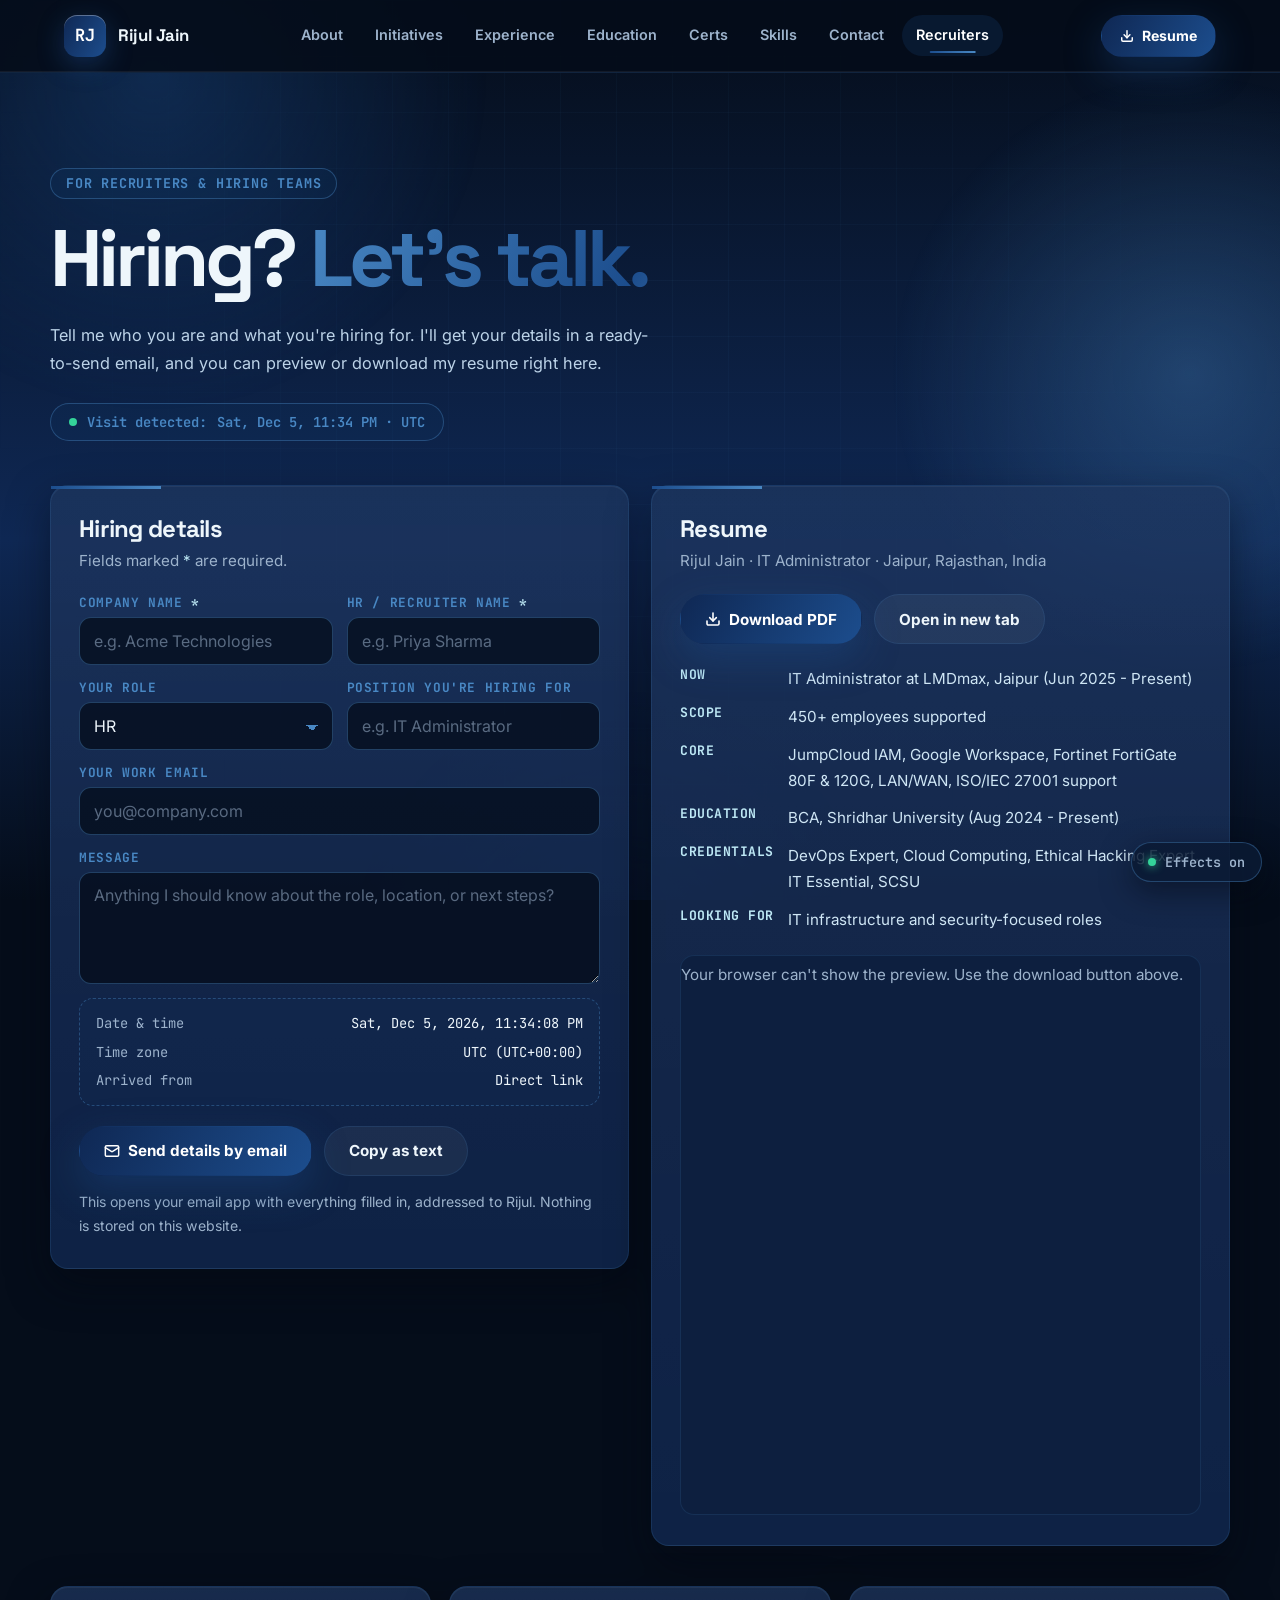
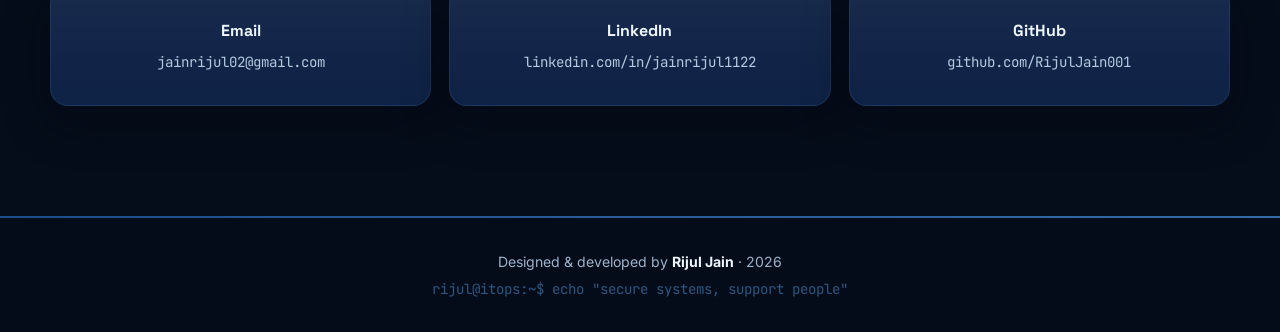
==== commit a0f57105: "Switch site palette to navy/blue (#0F2854, #1C4D8D, #4988C4, #BDE8F5) - Replace the violet+amber "Au" ====
--- a/hire.html
+++ b/hire.html
@@ -5,7 +5,7 @@
   <meta name="viewport" content="width=device-width, initial-scale=1.0">
   <title>For Recruiters | Rijul Jain</title>
   <meta name="description" content="Hiring? Share your company and role details and get Rijul Jain's resume: IT Administrator in Jaipur with Google Workspace, JumpCloud IAM, Fortinet, and ISO/IEC 27001 experience.">
-  <meta name="theme-color" content="#080714">
+  <meta name="theme-color" content="#050d1a">
   <meta property="og:type" content="website">
   <meta property="og:title" content="For Recruiters | Rijul Jain">
   <meta property="og:description" content="Share your hiring details and get Rijul Jain's resume.">
--- a/styles.css
+++ b/styles.css
@@ -1,6 +1,6 @@
 /* ============================================================
-   RIJUL JAIN PORTFOLIO — "AURORA" THEME
-   Palette: deep indigo base · violet + amber accents
+   RIJUL JAIN PORTFOLIO — "DEEP CURRENT" THEME
+   Palette: navy base (#0F2854) · blue accents (#1C4D8D / #4988C4) · pale cyan pop (#BDE8F5)
    ============================================================ */
 
 /* ============================================================
@@ -13,27 +13,27 @@
 }
 
 :root {
-  --bg:            #080714;
-  --bg-2:          #0f0c26;
-  --surface:       rgba(24, 20, 54, 0.78);
-  --surface-solid: #120f2c;
-  --text:          #f4f1ff;
-  --muted:         #a9a5cc;
-  --line:          rgba(167, 139, 250, 0.16);
-  --line-strong:   rgba(167, 139, 250, 0.4);
-
-  --violet:        #8b5cf6;
-  --violet-soft:   #c4b5fd;
-  --amber:         #fbbf24;
+  --bg:            #050d1a;
+  --bg-2:          #0F2854;
+  --surface:       rgba(15, 40, 84, 0.72);
+  --surface-solid: #0d1f3f;
+  --text:          #eef6fb;
+  --muted:         #9db3cc;
+  --line:          rgba(73, 136, 196, 0.16);
+  --line-strong:   rgba(73, 136, 196, 0.4);
+
+  --violet:        #1C4D8D;
+  --violet-soft:   #4988C4;
+  --amber:         #BDE8F5;
   --mint:          #34d399;   /* status dot only */
   --rose:          #fb7185;   /* errors / close hover only */
 
-  --grad:          linear-gradient(120deg, #8b5cf6, #a78bfa);
-  --grad-hero:     linear-gradient(120deg, #c4b5fd 0%, #8b5cf6 45%, #fbbf24 100%);
-  --grad-btn:      linear-gradient(120deg, #6d28d9, #7c3aed);
-
-  --shadow:        0 16px 40px rgba(4, 2, 20, 0.5);
-  --glow:          0 0 44px rgba(139, 92, 246, 0.3);
+  --grad:          linear-gradient(120deg, #1C4D8D, #4988C4);
+  --grad-hero:     linear-gradient(120deg, #4988C4 0%, #1C4D8D 45%, #BDE8F5 100%);
+  --grad-btn:      linear-gradient(120deg, #0F2854, #1C4D8D);
+
+  --shadow:        0 16px 40px rgba(3, 8, 17, 0.5);
+  --glow:          0 0 44px rgba(28, 77, 141, 0.3);
 
   --radius:        18px;
   --header-h:      72px;
@@ -111,19 +111,19 @@
 .aurora span:nth-child(1) {
   width: 56vmax; height: 56vmax;
   left: -16vmax; top: -22vmax;
-  background: radial-gradient(circle, rgba(124, 58, 237, 0.42), transparent 66%);
+  background: radial-gradient(circle, rgba(28, 77, 141, 0.42), transparent 66%);
   animation: drift-a 26s ease-in-out infinite alternate;
 }
 .aurora span:nth-child(2) {
   width: 50vmax; height: 50vmax;
   right: -18vmax; top: 6vh;
-  background: radial-gradient(circle, rgba(79, 70, 229, 0.34), transparent 66%);
+  background: radial-gradient(circle, rgba(73, 136, 196, 0.34), transparent 66%);
   animation: drift-b 32s ease-in-out infinite alternate;
 }
 .aurora span:nth-child(3) {
   width: 44vmax; height: 44vmax;
   left: 26vw; bottom: -26vmax;
-  background: radial-gradient(circle, rgba(67, 56, 202, 0.3), transparent 66%);
+  background: radial-gradient(circle, rgba(15, 40, 84, 0.3), transparent 66%);
   animation: drift-c 38s ease-in-out infinite alternate;
 }
 @keyframes drift-a { to { transform: translate3d(9vw, 8vh, 0) scale(1.14); } }
@@ -136,8 +136,8 @@
   z-index: -2;
   pointer-events: none;
   background-image:
-    linear-gradient(rgba(167, 139, 250, 0.06) 1px, transparent 1px),
-    linear-gradient(90deg, rgba(167, 139, 250, 0.06) 1px, transparent 1px);
+    linear-gradient(rgba(73, 136, 196, 0.06) 1px, transparent 1px),
+    linear-gradient(90deg, rgba(73, 136, 196, 0.06) 1px, transparent 1px);
   background-size: 56px 56px;
   -webkit-mask-image: radial-gradient(ellipse at 50% 30%, #000 0%, transparent 76%);
   mask-image: radial-gradient(ellipse at 50% 30%, #000 0%, transparent 76%);
@@ -148,7 +148,7 @@
   top: 0; left: 0;
   width: 380px; height: 380px;
   border-radius: 50%;
-  background: radial-gradient(circle, rgba(167, 139, 250, 0.14) 0%, rgba(139, 92, 246, 0.04) 40%, transparent 70%);
+  background: radial-gradient(circle, rgba(73, 136, 196, 0.14) 0%, rgba(28, 77, 141, 0.04) 40%, transparent 70%);
   pointer-events: none;
   z-index: 1;
   opacity: 0;                       /* revealed by script on the first mouse move */
@@ -164,7 +164,7 @@
   background: var(--grad);
   transform-origin: left center;
   transform: scaleX(var(--p, 0));
-  box-shadow: 0 0 14px rgba(139, 92, 246, 0.7);
+  box-shadow: 0 0 14px rgba(28, 77, 141, 0.7);
   pointer-events: none;
 }
 
@@ -182,12 +182,12 @@
   height: var(--header-h);
   padding: 0 clamp(18px, 5vw, 72px);
   border-bottom: 1px solid rgba(255, 255, 255, 0.06);
-  background: rgba(8, 7, 20, 0.9);
+  background: rgba(5, 13, 26, 0.9);
   transition: box-shadow var(--transition), background var(--transition);
 }
 .site-header.scrolled {
-  background: rgba(8, 7, 20, 0.95);
-  box-shadow: 0 18px 50px rgba(3, 1, 16, 0.5);
+  background: rgba(5, 13, 26, 0.95);
+  box-shadow: 0 18px 50px rgba(2, 6, 13, 0.5);
 }
 
 .brand {
@@ -209,12 +209,12 @@
   background: var(--grad-btn);
   font-family: var(--font-mono);
   font-weight: 700;
-  box-shadow: 0 8px 26px rgba(139, 92, 246, 0.45), inset 0 1px 0 rgba(255, 255, 255, 0.3);
+  box-shadow: 0 8px 26px rgba(28, 77, 141, 0.45), inset 0 1px 0 rgba(255, 255, 255, 0.3);
   transition: transform var(--transition), box-shadow var(--transition);
 }
 .brand:hover .brand-mark {
   transform: rotate(-8deg) scale(1.06);
-  box-shadow: 0 10px 34px rgba(139, 92, 246, 0.55), inset 0 1px 0 rgba(255, 255, 255, 0.3);
+  box-shadow: 0 10px 34px rgba(28, 77, 141, 0.55), inset 0 1px 0 rgba(255, 255, 255, 0.3);
 }
 
 .site-nav {
@@ -243,9 +243,9 @@
   transition: width var(--transition);
 }
 .nav-link:hover,
-.nav-link:focus-visible { color: var(--text); background: rgba(139, 92, 246, 0.12); outline: none; }
+.nav-link:focus-visible { color: var(--text); background: rgba(28, 77, 141, 0.12); outline: none; }
 .nav-link:hover::after { width: 46%; }
-.nav-link.active { color: #fff; background: rgba(139, 92, 246, 0.2); }
+.nav-link.active { color: #fff; background: rgba(28, 77, 141, 0.2); }
 .nav-link.active::after { width: 46%; }
 
 .header-actions { display: flex; align-items: center; gap: 10px; }
@@ -267,7 +267,7 @@
 }
 .terminal-trigger-btn:hover {
   color: #fff;
-  background: rgba(139, 92, 246, 0.16);
+  background: rgba(28, 77, 141, 0.16);
   border-color: var(--line-strong);
 }
 
@@ -286,7 +286,7 @@
   flex-shrink: 0;
   transition: background var(--transition), border-color var(--transition);
 }
-.hamburger:hover { background: rgba(139, 92, 246, 0.14); border-color: var(--line-strong); }
+.hamburger:hover { background: rgba(28, 77, 141, 0.14); border-color: var(--line-strong); }
 .hamburger span {
   display: block;
   width: 100%; height: 2px;
@@ -308,7 +308,7 @@
   max-height: 0;
   padding: 0 20px;
   overflow: hidden;
-  background: rgba(10, 8, 26, 0.96);
+  background: rgba(8, 18, 36, 0.96);
   border-bottom: 1px solid var(--line);
   transition: max-height 380ms var(--ease), padding 380ms ease;
 }
@@ -323,7 +323,7 @@
   font-weight: 600;
   transition: background var(--transition), color var(--transition);
 }
-.mobile-link:hover, .mobile-link.active { background: rgba(139, 92, 246, 0.16); color: #fff; }
+.mobile-link:hover, .mobile-link.active { background: rgba(28, 77, 141, 0.16); color: #fff; }
 .fx-menu {
   display: flex;
   align-items: center;
@@ -378,7 +378,7 @@
   inset: 0;
   pointer-events: none;
   opacity: 0;
-  background: radial-gradient(360px circle at var(--mx, 50%) var(--my, 50%), rgba(167, 139, 250, 0.18), transparent 60%);
+  background: radial-gradient(360px circle at var(--mx, 50%) var(--my, 50%), rgba(73, 136, 196, 0.18), transparent 60%);
   transition: opacity var(--transition);
 }
 .about-card:hover::after, .card:hover::after, .timeline-item:hover::after, .cert-card:hover::after,
@@ -389,7 +389,7 @@
 .about-card:hover, .card:hover, .timeline-item:hover, .cert-card:hover, .stat-card:hover,
 .contact-card:hover, .skill-chip:hover {
   border-color: var(--line-strong);
-  box-shadow: 0 30px 70px rgba(4, 2, 20, 0.6), var(--glow), inset 0 1px 0 rgba(255, 255, 255, 0.08);
+  box-shadow: 0 30px 70px rgba(3, 8, 17, 0.6), var(--glow), inset 0 1px 0 rgba(255, 255, 255, 0.08);
 }
 
 /* ============================================================
@@ -403,7 +403,7 @@
   padding: 8px 15px;
   border: 1px solid var(--line-strong);
   border-radius: 999px;
-  background: rgba(139, 92, 246, 0.1);
+  background: rgba(28, 77, 141, 0.1);
   color: var(--violet-soft);
   font: 700 0.84rem/1 var(--font-mono);
   letter-spacing: 0.06em;
@@ -479,9 +479,9 @@
   gap: 10px;
   margin-top: 22px;
   padding: 8px 16px;
-  border: 1px solid rgba(251, 191, 36, 0.3);
+  border: 1px solid rgba(189, 232, 245, 0.3);
   border-radius: 999px;
-  background: rgba(251, 191, 36, 0.08);
+  background: rgba(189, 232, 245, 0.08);
   color: var(--amber);
   font: 700 clamp(0.88rem, 1.8vw, 1.05rem) var(--font-mono);
 }
@@ -489,7 +489,7 @@
 .hero-text {
   max-width: 58ch;
   margin-top: 24px;
-  color: #c9c5e8;
+  color: #bcd3e8;
   font-size: clamp(1.02rem, 1.2vw, 1.16rem);
 }
 
@@ -517,9 +517,9 @@
 .button.primary {
   color: #fff;
   background: var(--grad-btn);
-  box-shadow: 0 14px 38px rgba(139, 92, 246, 0.4);
-}
-.button.primary:hover { box-shadow: 0 20px 50px rgba(139, 92, 246, 0.5); }
+  box-shadow: 0 14px 38px rgba(28, 77, 141, 0.4);
+}
+.button.primary:hover { box-shadow: 0 20px 50px rgba(28, 77, 141, 0.5); }
 .button.primary::after {
   content: "";
   position: absolute;
@@ -536,7 +536,7 @@
   background: rgba(255, 255, 255, 0.05);
 }
 .button.secondary:hover, .button.ghost:hover {
-  background: rgba(139, 92, 246, 0.16);
+  background: rgba(28, 77, 141, 0.16);
   border-color: var(--line-strong);
 }
 .button.ghost { color: var(--violet-soft); font-size: 0.9rem; }
@@ -552,7 +552,7 @@
   width: 100%;
   padding: 18px;
   border-radius: 28px;
-  box-shadow: var(--shadow), 0 0 70px rgba(139, 92, 246, 0.22);
+  box-shadow: var(--shadow), 0 0 70px rgba(28, 77, 141, 0.22);
   animation: float-y 7s ease-in-out infinite;
 }
 .profile-ring {
@@ -567,7 +567,7 @@
   content: "";
   position: absolute;
   inset: -50%;
-  background: conic-gradient(#8b5cf6, #c4b5fd, #fbbf24, #8b5cf6);
+  background: conic-gradient(#1C4D8D, #4988C4, #BDE8F5, #1C4D8D);
   animation: spin 7s linear infinite;
   will-change: transform;
 }
@@ -594,7 +594,7 @@
   inset: 0;
   z-index: 1;
   background:
-    linear-gradient(135deg, rgba(139, 92, 246, 0.24), transparent 40%, rgba(139, 92, 246, 0.2)),
+    linear-gradient(135deg, rgba(28, 77, 141, 0.24), transparent 40%, rgba(28, 77, 141, 0.2)),
     repeating-linear-gradient(0deg, transparent, transparent 7px, rgba(255, 255, 255, 0.035) 8px);
   mix-blend-mode: screen;
   pointer-events: none;
@@ -607,7 +607,7 @@
   top: -100%;
   height: 100%;
   z-index: 2;
-  background: linear-gradient(180deg, transparent calc(100% - 4px), rgba(196, 181, 253, 0.95) calc(100% - 2px), transparent 100%);
+  background: linear-gradient(180deg, transparent calc(100% - 4px), rgba(73, 136, 196, 0.95) calc(100% - 2px), transparent 100%);
   animation: scan 4s linear infinite;
   pointer-events: none;
   will-change: transform;
@@ -628,10 +628,10 @@
   padding: 8px 14px;
   border: 1px solid var(--line-strong);
   border-radius: 999px;
-  background: rgba(18, 15, 44, 0.86);
+  background: rgba(14, 33, 66, 0.86);
   color: var(--text);
   font: 700 0.82rem var(--font-mono);
-  box-shadow: 0 10px 30px rgba(4, 2, 20, 0.5);
+  box-shadow: 0 10px 30px rgba(3, 8, 17, 0.5);
   animation: float-chip 6s ease-in-out infinite;
 }
 .float-chip i {
@@ -677,7 +677,7 @@
   margin-top: 14px;
   border: 1px solid var(--line);
   border-radius: 16px;
-  background: rgba(7, 5, 20, 0.9);
+  background: rgba(5, 12, 24, 0.9);
 }
 .terminal-top {
   display: flex;
@@ -691,7 +691,7 @@
 .terminal-top span:nth-child(3) { background: var(--mint); }
 
 .terminal-lines { padding: 14px 16px; font: 0.84rem/1.7 var(--font-mono); }
-.terminal-lines p { color: #dcd7ff; opacity: 0; animation: fade-line 0.4s forwards; }
+.terminal-lines p { color: #d3ecf7; opacity: 0; animation: fade-line 0.4s forwards; }
 .terminal-lines p:nth-child(1) { animation-delay: 1.2s; }
 .terminal-lines p:nth-child(2) { animation-delay: 2s; }
 .terminal-lines p:nth-child(3) { animation-delay: 2.6s; }
@@ -707,7 +707,7 @@
   overflow: hidden;
   padding: 22px 0;
   border-block: 1px solid var(--line);
-  background: linear-gradient(90deg, transparent, rgba(139, 92, 246, 0.07), transparent);
+  background: linear-gradient(90deg, transparent, rgba(28, 77, 141, 0.07), transparent);
   -webkit-mask-image: linear-gradient(90deg, transparent, #000 10%, #000 90%, transparent);
   mask-image: linear-gradient(90deg, transparent, #000 10%, #000 90%, transparent);
 }
@@ -779,14 +779,14 @@
 /* About */
 .section-grid { display: grid; grid-template-columns: repeat(2, minmax(0, 1fr)); gap: 20px; }
 .about-card { padding: 30px 28px; }
-.about-card p { color: #c9c5e8; }
+.about-card p { color: #bcd3e8; }
 .about-icon, .contact-icon {
   display: grid;
   place-items: center;
   border: 1px solid var(--line-strong);
   border-radius: 15px;
-  background: linear-gradient(145deg, rgba(139, 92, 246, 0.25), rgba(139, 92, 246, 0.14));
-  color: #efe9ff;
+  background: linear-gradient(145deg, rgba(28, 77, 141, 0.25), rgba(28, 77, 141, 0.14));
+  color: #e8f4fb;
   transition: transform var(--transition), box-shadow var(--transition);
 }
 .about-icon { width: 50px; height: 50px; margin-bottom: 18px; }
@@ -831,8 +831,8 @@
   padding: 5px 12px;
   border: 1px solid var(--line-strong);
   border-radius: 999px;
-  background: rgba(139, 92, 246, 0.1);
-  color: #e3dcff;
+  background: rgba(28, 77, 141, 0.1);
+  color: #d8ecf7;
   font: 600 0.84rem var(--font-mono);
 }
 
@@ -847,8 +847,8 @@
   padding: 10px 20px;
   border: 1px solid var(--line-strong);
   border-radius: 999px;
-  background: rgba(139, 92, 246, 0.1);
-  color: #e3dcff;
+  background: rgba(28, 77, 141, 0.1);
+  color: #d8ecf7;
   font: 700 0.84rem var(--font-mono);
   letter-spacing: 0.05em;
   text-transform: uppercase;
@@ -868,11 +868,11 @@
   width: 2px;
   border-radius: 2px;
 }
-.timeline::before { bottom: 8px; background: rgba(167, 139, 250, 0.18); }
+.timeline::before { bottom: 8px; background: rgba(73, 136, 196, 0.18); }
 .timeline::after {
   height: calc((100% - 16px) * var(--fill, 0));
   background: var(--grad);
-  box-shadow: 0 0 14px rgba(139, 92, 246, 0.7);
+  box-shadow: 0 0 14px rgba(28, 77, 141, 0.7);
 }
 .timeline-item { display: flex; gap: 28px; padding: 26px 26px 26px 62px; }
 .timeline-item:hover { transform: translateX(8px); }
@@ -920,10 +920,10 @@
   transition: transform var(--transition);
 }
 .cert-card:hover .cert-badge { transform: rotate(-8deg) scale(1.08); }
-.cert-badge-thm    { background: rgba(196, 181, 253, 0.14); color: var(--violet-soft);    border-color: rgba(196, 181, 253, 0.4); }
-.cert-badge-owasp  { background: rgba(139, 92, 246, 0.16);  color: var(--violet-soft); border-color: rgba(139, 92, 246, 0.45); }
-.cert-badge-google { background: rgba(251, 191, 36, 0.12);  color: var(--violet-soft);        border-color: rgba(251, 191, 36, 0.4); }
-.cert-badge-ceh    { background: rgba(251, 191, 36, 0.12);  color: var(--amber);       border-color: rgba(251, 191, 36, 0.4); }
+.cert-badge-thm    { background: rgba(73, 136, 196, 0.14); color: var(--violet-soft);    border-color: rgba(73, 136, 196, 0.4); }
+.cert-badge-owasp  { background: rgba(28, 77, 141, 0.16);  color: var(--violet-soft); border-color: rgba(28, 77, 141, 0.45); }
+.cert-badge-google { background: rgba(189, 232, 245, 0.12);  color: var(--violet-soft);        border-color: rgba(189, 232, 245, 0.4); }
+.cert-badge-ceh    { background: rgba(189, 232, 245, 0.12);  color: var(--amber);       border-color: rgba(189, 232, 245, 0.4); }
 .cert-body { position: relative; flex: 1; min-width: 0; }
 .cert-body h3 { font-size: 1.05rem; }
 .cert-issuer { margin: 2px 0 0; color: var(--violet-soft); font: 0.84rem var(--font-mono); }
@@ -954,11 +954,11 @@
   width: 46px; height: 46px;
   border: 1px solid var(--line-strong);
   border-radius: 14px;
-  background: linear-gradient(145deg, rgba(139, 92, 246, 0.22), rgba(139, 92, 246, 0.12));
+  background: linear-gradient(145deg, rgba(28, 77, 141, 0.22), rgba(28, 77, 141, 0.12));
   color: var(--violet-soft);
 }
 .skill-icon svg { width: 22px; height: 22px; }
-.skill-name { position: relative; color: #efeaff; font: 700 0.86rem var(--font-mono); letter-spacing: 0.02em; }
+.skill-name { position: relative; color: #e8f4fb; font: 700 0.86rem var(--font-mono); letter-spacing: 0.02em; }
 .skill-meta { position: relative; display: flex; flex-wrap: wrap; align-items: center; gap: 6px 12px; width: 100%; }
 .skill-level { display: flex; gap: 5px; }
 .skill-level i {
@@ -974,7 +974,7 @@
   inset: 0;
   border-radius: inherit;
   background: var(--grad);
-  box-shadow: 0 0 10px rgba(139, 92, 246, 0.5);
+  box-shadow: 0 0 10px rgba(28, 77, 141, 0.5);
   transform: scaleX(0);
   transform-origin: left;
   transition: transform 600ms var(--ease);
@@ -1017,7 +1017,7 @@
   padding: 16px 22px;
   border: 1px dashed var(--line-strong);
   border-radius: 16px;
-  background: rgba(139, 92, 246, 0.06);
+  background: rgba(28, 77, 141, 0.06);
 }
 .env-band-title { color: var(--amber); font: 700 0.84rem var(--font-mono); letter-spacing: 0.07em; text-transform: uppercase; }
 .env-band .tag-row { margin-top: 0; }
@@ -1027,8 +1027,8 @@
   padding: 5px 14px;
   border: 1px solid var(--line-strong);
   border-radius: 999px;
-  background: rgba(139, 92, 246, 0.1);
-  color: #e3dcff;
+  background: rgba(28, 77, 141, 0.1);
+  color: #d8ecf7;
   font: 600 0.84rem var(--font-mono);
 }
 .env-step:not(:last-child)::after { content: "→"; margin-left: 12px; color: var(--amber); }
@@ -1061,7 +1061,7 @@
   width: 40px; height: 40px;
   border: 1px solid var(--line-strong);
   border-radius: 12px;
-  background: rgba(139, 92, 246, 0.16);
+  background: rgba(28, 77, 141, 0.16);
   color: var(--violet-soft);
 }
 .env-users { border-color: var(--violet); box-shadow: var(--glow); display: flex; flex-direction: column; justify-content: center; }
@@ -1070,7 +1070,7 @@
   position: absolute;
   right: -33px; top: 25%; bottom: 25%;
   width: 32px;
-  border: 2px solid rgba(139, 92, 246, 0.55);
+  border: 2px solid rgba(28, 77, 141, 0.55);
   border-left: 0;
   border-radius: 0 16px 16px 0;
 }
@@ -1115,7 +1115,7 @@
 .contact-card:hover { transform: translateY(-6px); }
 .contact-icon { position: relative; width: 54px; height: 54px; }
 .contact-label { position: relative; font: 700 1rem var(--font-display); color: var(--text); }
-.contact-value { position: relative; color: #c1bde0; font: 0.88rem var(--font-mono); word-break: break-all; }
+.contact-value { position: relative; color: #b3cbe0; font: 0.88rem var(--font-mono); word-break: break-all; }
 
 .email-card-wrap { padding: 0; gap: 0; }
 .contact-card-inner {
@@ -1141,14 +1141,14 @@
   padding: 11px;
   border: 0;
   border-top: 1px solid var(--line);
-  background: rgba(139, 92, 246, 0.12);
+  background: rgba(28, 77, 141, 0.12);
   color: var(--violet-soft);
   font: 700 0.84rem var(--font-mono);
   letter-spacing: 0.06em;
   cursor: pointer;
   transition: background var(--transition), color var(--transition);
 }
-.copy-btn:hover { background: rgba(139, 92, 246, 0.24); color: #fff; }
+.copy-btn:hover { background: rgba(28, 77, 141, 0.24); color: #fff; }
 .copy-btn.copied { color: var(--mint); }
 
 /* ============================================================
@@ -1161,7 +1161,7 @@
   gap: 6px;
   padding: 34px clamp(18px, 5vw, 72px);
   color: var(--muted);
-  background: rgba(8, 7, 20, 0.7);
+  background: rgba(5, 13, 26, 0.7);
   text-align: center;
 }
 .site-footer::before {
@@ -1175,7 +1175,7 @@
 }
 .site-footer p { font-size: 0.88rem; }
 .site-footer strong { color: var(--text); }
-.footer-tag { color: rgba(196, 181, 253, 0.6); font: 0.84rem var(--font-mono); }
+.footer-tag { color: rgba(73, 136, 196, 0.6); font: 0.84rem var(--font-mono); }
 
 /* ============================================================
    PAGE LOADER
@@ -1187,7 +1187,7 @@
   display: flex;
   align-items: center;
   justify-content: center;
-  background: radial-gradient(circle at 50% 40%, #1a1145, var(--bg) 70%);
+  background: radial-gradient(circle at 50% 40%, #0F2854, var(--bg) 70%);
   transition: opacity 500ms ease, visibility 500ms ease;
 }
 .page-loader.hidden { opacity: 0; visibility: hidden; pointer-events: none; }
@@ -1201,19 +1201,19 @@
   border-radius: 24px;
   background:
     linear-gradient(var(--surface-solid), var(--surface-solid)) padding-box,
-    conic-gradient(from var(--angle), #8b5cf6, #c4b5fd, #fbbf24, #8b5cf6) border-box;
+    conic-gradient(from var(--angle), #1C4D8D, #4988C4, #BDE8F5, #1C4D8D) border-box;
   color: #fff;
   font: 700 1.5rem var(--font-mono);
-  box-shadow: 0 0 50px rgba(139, 92, 246, 0.4);
+  box-shadow: 0 0 50px rgba(28, 77, 141, 0.4);
   animation: spin-angle 1.6s linear infinite;
 }
-.loader-bar-wrap { width: 100%; height: 4px; overflow: hidden; border-radius: 4px; background: rgba(167, 139, 250, 0.14); }
+.loader-bar-wrap { width: 100%; height: 4px; overflow: hidden; border-radius: 4px; background: rgba(73, 136, 196, 0.14); }
 .loader-bar {
   height: 100%;
   width: 0;
   border-radius: 4px;
   background: var(--grad);
-  box-shadow: 0 0 14px rgba(139, 92, 246, 0.7);
+  box-shadow: 0 0 14px rgba(28, 77, 141, 0.7);
   transition: width 160ms linear;
 }
 .loader-text { color: var(--muted); font: 0.8rem var(--font-mono); text-align: center; }
@@ -1229,7 +1229,7 @@
   align-items: center;
   justify-content: center;
   padding: 24px 16px;
-  background: rgba(5, 3, 18, 0.8);
+  background: rgba(4, 10, 20, 0.8);
   backdrop-filter: blur(12px);
   -webkit-backdrop-filter: blur(12px);
   opacity: 0;
@@ -1242,7 +1242,7 @@
   position: relative;
   border: 1px solid var(--line-strong);
   border-radius: 24px;
-  background: rgba(16, 13, 40, 0.97);
+  background: rgba(13, 31, 63, 0.97);
   box-shadow: 0 30px 100px rgba(0, 0, 0, 0.7), var(--glow);
   transform: translateY(24px) scale(0.96);
   transition: transform 340ms var(--ease);
@@ -1280,8 +1280,8 @@
   padding: 16px 18px;
   border: 1px solid var(--line);
   border-radius: 14px;
-  background: rgba(7, 5, 20, 0.7);
-  color: #dcd7ff;
+  background: rgba(5, 12, 24, 0.7);
+  color: #d3ecf7;
   font: 0.82rem/1.9 var(--font-mono);
   white-space: pre-line;
 }
@@ -1302,13 +1302,13 @@
 .terminal-dots span:nth-child(1) { background: var(--rose); }
 .terminal-dots span:nth-child(2) { background: var(--amber); }
 .terminal-dots span:nth-child(3) { background: var(--mint); }
-.terminal-modal-title { flex: 1; color: rgba(169, 165, 204, 0.7); font: 0.78rem var(--font-mono); text-align: center; }
+.terminal-modal-title { flex: 1; color: rgba(157, 179, 204, 0.7); font: 0.78rem var(--font-mono); text-align: center; }
 .terminal-modal-top .modal-close { position: static; width: 30px; height: 30px; }
 
 .terminal-output { flex: 1; min-height: 280px; max-height: 420px; overflow-y: auto; padding: 18px 20px; font: 0.84rem/1.8 var(--font-mono); }
 .terminal-output .t-line   { display: block; word-break: break-all; }
 .terminal-output .t-cmd    { color: var(--violet-soft); }
-.terminal-output .t-out    { color: #dcd7ff; }
+.terminal-output .t-out    { color: #d3ecf7; }
 .terminal-output .t-err    { color: var(--rose); }
 .terminal-output .t-info   { color: var(--violet-soft); }
 .terminal-output .t-warn   { color: var(--amber); }
@@ -1317,7 +1317,7 @@
 .terminal-input-row { display: flex; align-items: center; flex-shrink: 0; gap: 10px; padding: 14px 20px; border-top: 1px solid var(--line); background: rgba(255, 255, 255, 0.025); }
 .term-prompt-label { color: var(--amber); font: 0.84rem var(--font-mono); white-space: nowrap; user-select: none; }
 .terminal-input { flex: 1; border: 0; outline: 0; background: none; color: var(--text); caret-color: var(--amber); font: 0.84rem var(--font-mono); }
-.terminal-input::placeholder { color: rgba(169, 165, 204, 0.4); }
+.terminal-input::placeholder { color: rgba(157, 179, 204, 0.4); }
 
 /* ============================================================
    RESPONSIVE
@@ -1400,7 +1400,7 @@
 /* ============================================================
    SELECTION, SCROLLBAR, FOCUS
    ============================================================ */
-::selection { background: rgba(139, 92, 246, 0.35); color: #fff; }
+::selection { background: rgba(28, 77, 141, 0.35); color: #fff; }
 ::-webkit-scrollbar { width: 8px; }
 ::-webkit-scrollbar-track { background: var(--bg); }
 ::-webkit-scrollbar-thumb { background: linear-gradient(var(--violet), var(--violet-soft)); border-radius: 8px; }
@@ -1411,12 +1411,12 @@
    RECRUITER PAGE
    ============================================================ */
 .nav-cta { color: var(--amber); }
-.nav-link[aria-current="page"] { color: #fff; background: rgba(139, 92, 246, 0.2); }
+.nav-link[aria-current="page"] { color: #fff; background: rgba(28, 77, 141, 0.2); }
 .nav-link[aria-current="page"]::after { width: 46%; }
 
 .page-hero { padding: 96px 0 28px; }
 .page-hero h1 { font-size: clamp(2.6rem, 7vw, 5rem); }
-.page-lead { max-width: 60ch; margin-top: 20px; color: #c9c5e8; font-size: clamp(1.02rem, 1.2vw, 1.16rem); }
+.page-lead { max-width: 60ch; margin-top: 20px; color: #bcd3e8; font-size: clamp(1.02rem, 1.2vw, 1.16rem); }
 
 .time-chip {
   display: inline-flex;
@@ -1427,7 +1427,7 @@
   padding: 9px 18px;
   border: 1px solid var(--line-strong);
   border-radius: 999px;
-  background: rgba(139, 92, 246, 0.1);
+  background: rgba(28, 77, 141, 0.1);
   color: var(--violet-soft);
   font: 600 0.86rem var(--font-mono);
 }
@@ -1450,9 +1450,9 @@
 .prepared {
   margin-bottom: 18px;
   padding: 10px 14px;
-  border: 1px solid rgba(251, 191, 36, 0.3);
+  border: 1px solid rgba(189, 232, 245, 0.3);
   border-radius: 12px;
-  background: rgba(251, 191, 36, 0.08);
+  background: rgba(189, 232, 245, 0.08);
   color: var(--amber);
   font: 600 0.84rem/1.5 var(--font-mono);
 }
@@ -1467,22 +1467,22 @@
   padding: 12px 14px;
   border: 1px solid var(--line-strong);
   border-radius: 12px;
-  background: rgba(8, 7, 20, 0.75);
+  background: rgba(5, 13, 26, 0.75);
   color: var(--text);
   font: 1rem 'Inter', sans-serif;            /* 16px stops iOS from zooming on focus */
   transition: border-color var(--transition), box-shadow var(--transition);
 }
 .field textarea { min-height: 112px; resize: vertical; }
 .field select { appearance: none; background-image: linear-gradient(45deg, transparent 50%, var(--violet-soft) 50%), linear-gradient(135deg, var(--violet-soft) 50%, transparent 50%); background-position: calc(100% - 20px) 55%, calc(100% - 14px) 55%; background-size: 6px 6px; background-repeat: no-repeat; padding-right: 38px; }
-.field select option { background: #120f2c; color: var(--text); }
-.field input::placeholder, .field textarea::placeholder { color: rgba(169, 165, 204, 0.55); }
-.field input:focus, .field select:focus, .field textarea:focus { outline: none; border-color: var(--violet); box-shadow: 0 0 0 3px rgba(139, 92, 246, 0.3); }
+.field select option { background: #0d1f3f; color: var(--text); }
+.field input::placeholder, .field textarea::placeholder { color: rgba(157, 179, 204, 0.55); }
+.field input:focus, .field select:focus, .field textarea:focus { outline: none; border-color: var(--violet); box-shadow: 0 0 0 3px rgba(28, 77, 141, 0.3); }
 .field [aria-invalid="true"] { border-color: var(--rose); }
 .field-error { color: var(--rose); font-size: 0.86rem; }
 .field-error:empty { display: none; }
 .hp { position: absolute; left: -9999px; width: 1px; height: 1px; overflow: hidden; }
 
-.auto-box { display: grid; gap: 8px; margin: 4px 0 20px; padding: 14px 16px; border: 1px dashed var(--line-strong); border-radius: 14px; background: rgba(139, 92, 246, 0.06); }
+.auto-box { display: grid; gap: 8px; margin: 4px 0 20px; padding: 14px 16px; border: 1px dashed var(--line-strong); border-radius: 14px; background: rgba(28, 77, 141, 0.06); }
 .auto-row { display: flex; flex-wrap: wrap; justify-content: space-between; gap: 2px 14px; font: 0.86rem/1.5 var(--font-mono); }
 .auto-row dt { color: var(--muted); }
 .auto-row dd { color: var(--text); text-align: right; }
@@ -1500,8 +1500,8 @@
   overflow-x: auto;
   border: 1px solid var(--line);
   border-radius: 12px;
-  background: rgba(7, 5, 20, 0.7);
-  color: #dcd7ff;
+  background: rgba(5, 12, 24, 0.7);
+  color: #d3ecf7;
   font: 0.82rem/1.7 var(--font-mono);
   white-space: pre-wrap;
   word-break: break-word;
@@ -1511,8 +1511,8 @@
 .glance { display: grid; gap: 12px; margin: 22px 0; }
 .glance div { display: grid; grid-template-columns: 96px 1fr; gap: 12px; }
 .glance dt { color: var(--amber); font: 700 0.82rem var(--font-mono); letter-spacing: 0.04em; text-transform: uppercase; }
-.glance dd { color: #d6d2f2; font-size: 0.95rem; }
-.resume-embed { display: block; width: 100%; height: 560px; border: 1px solid var(--line); border-radius: 14px; background: #1a1738; }
+.glance dd { color: #cfe6f5; font-size: 0.95rem; }
+.resume-embed { display: block; width: 100%; height: 560px; border: 1px solid var(--line); border-radius: 14px; background: #0d1f3f; }
 
 .recruiter-cta {
   display: flex;
@@ -1522,9 +1522,9 @@
   gap: 18px 28px;
   margin-top: 28px;
   padding: 24px 28px;
-  border: 1px dashed rgba(251, 191, 36, 0.45);
+  border: 1px dashed rgba(189, 232, 245, 0.45);
   border-radius: var(--radius);
-  background: rgba(251, 191, 36, 0.06);
+  background: rgba(189, 232, 245, 0.06);
 }
 .recruiter-cta h3 { margin-bottom: 4px; font-size: 1.2rem; }
 .recruiter-cta p { color: var(--muted); }
@@ -1574,11 +1574,11 @@
   padding: 9px 16px;
   border: 1px solid var(--line-strong);
   border-radius: 999px;
-  background: rgba(14, 11, 34, 0.86);
+  background: rgba(11, 26, 52, 0.86);
   color: var(--muted);
   font: 600 0.84rem var(--font-mono);
   cursor: pointer;
-  box-shadow: 0 10px 30px rgba(4, 2, 20, 0.5);
+  box-shadow: 0 10px 30px rgba(3, 8, 17, 0.5);
   transition: color var(--transition), border-color var(--transition), transform var(--transition);
 }
 .fx-toggle:hover { color: #fff; border-color: var(--violet); transform: translateY(-2px); }
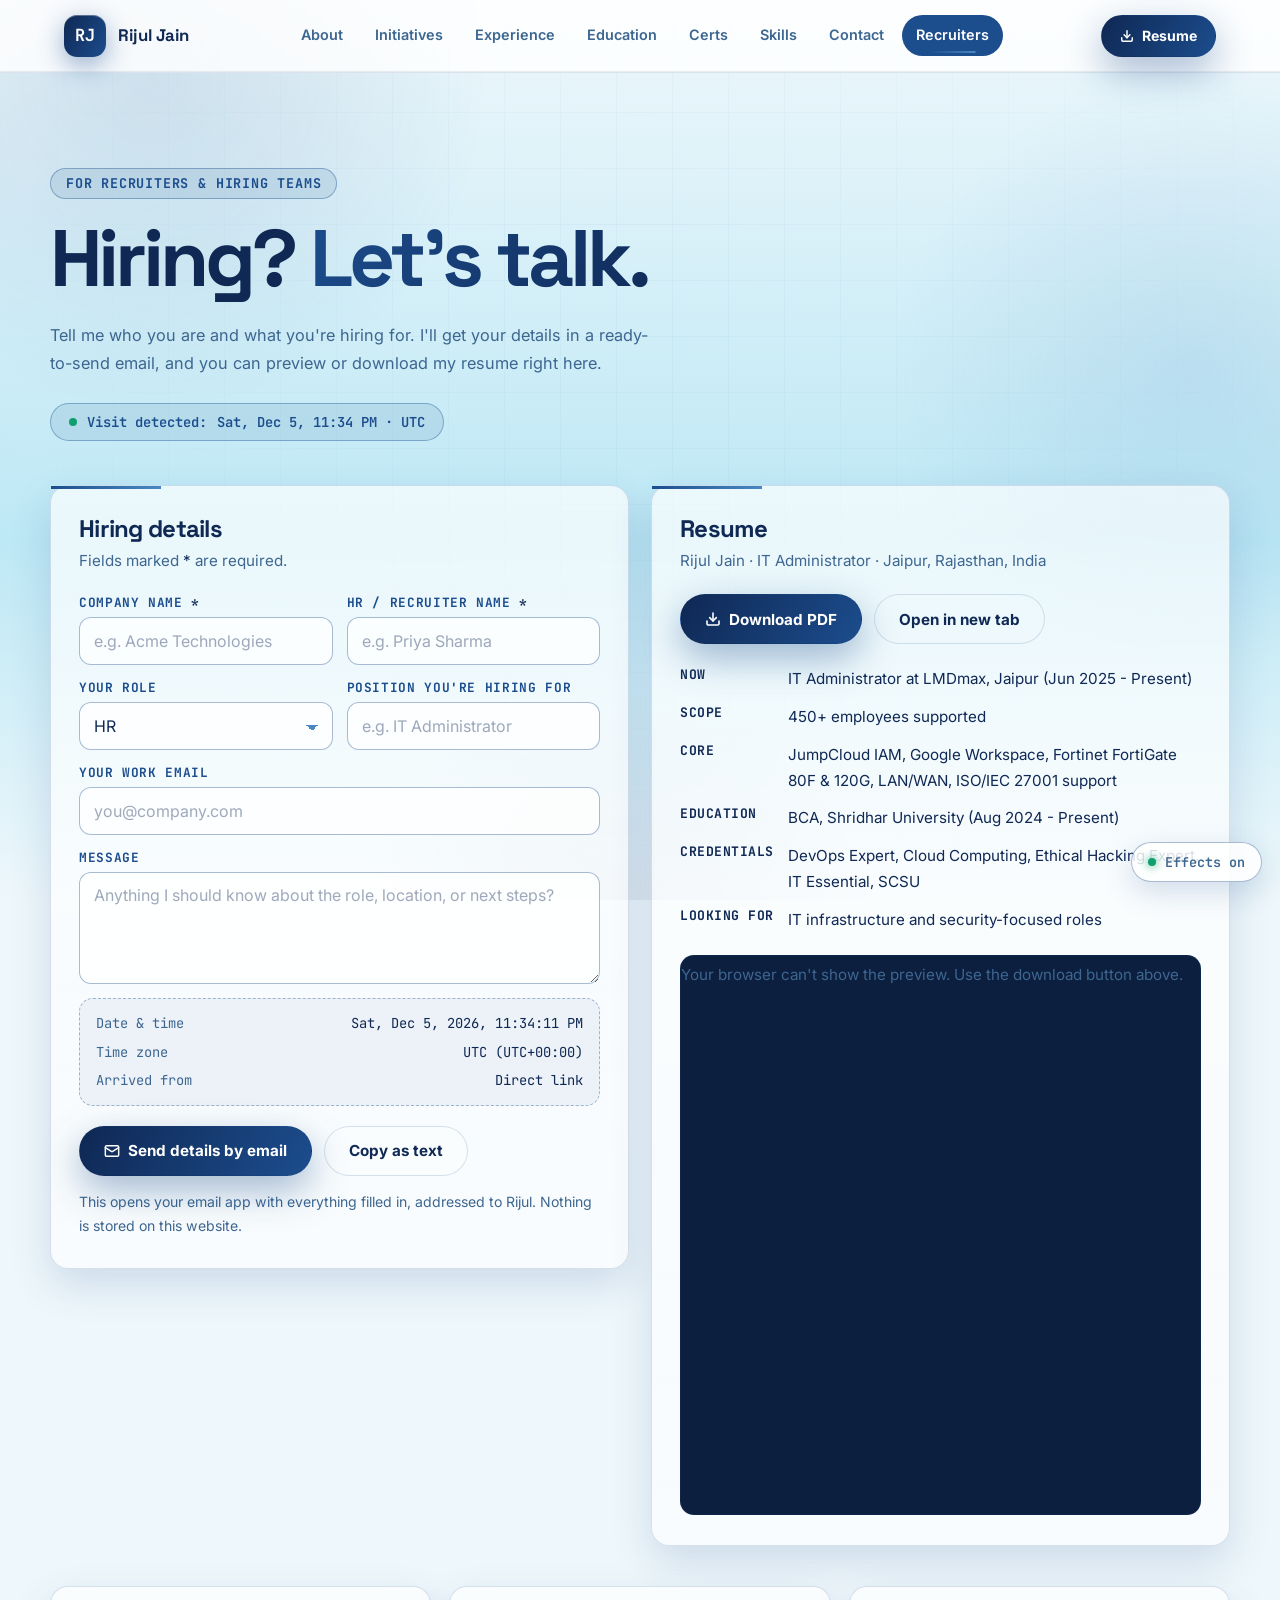
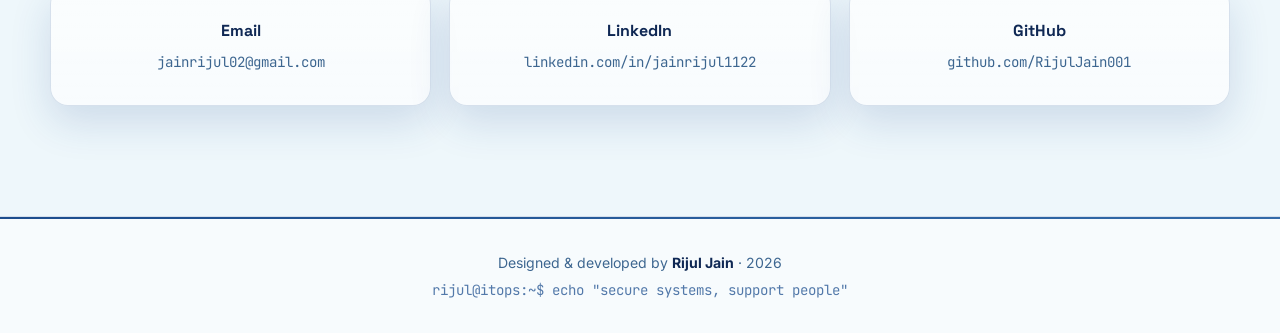
==== commit a83086f5: "Flip the site to a light background - Page background, header, footer, nav, mobile menu, cards, badg" ====
--- a/hire.html
+++ b/hire.html
@@ -5,7 +5,7 @@
   <meta name="viewport" content="width=device-width, initial-scale=1.0">
   <title>For Recruiters | Rijul Jain</title>
   <meta name="description" content="Hiring? Share your company and role details and get Rijul Jain's resume: IT Administrator in Jaipur with Google Workspace, JumpCloud IAM, Fortinet, and ISO/IEC 27001 experience.">
-  <meta name="theme-color" content="#050d1a">
+  <meta name="theme-color" content="#eef7fb">
   <meta property="og:type" content="website">
   <meta property="og:title" content="For Recruiters | Rijul Jain">
   <meta property="og:description" content="Share your hiring details and get Rijul Jain's resume.">
--- a/styles.css
+++ b/styles.css
@@ -1,6 +1,7 @@
 /* ============================================================
-   RIJUL JAIN PORTFOLIO — "DEEP CURRENT" THEME
-   Palette: navy base (#0F2854) · blue accents (#1C4D8D / #4988C4) · pale cyan pop (#BDE8F5)
+   RIJUL JAIN PORTFOLIO — "DEEP CURRENT" THEME (light)
+   Light navy-tinted background · deep blue text/accents (#0F2854 / #1C4D8D)
+   sky-blue highlights (#4988C4 / #BDE8F5) · dark "terminal" widgets stay dark
    ============================================================ */
 
 /* ============================================================
@@ -13,27 +14,28 @@
 }
 
 :root {
-  --bg:            #050d1a;
-  --bg-2:          #0F2854;
-  --surface:       rgba(15, 40, 84, 0.72);
-  --surface-solid: #0d1f3f;
-  --text:          #eef6fb;
-  --muted:         #9db3cc;
-  --line:          rgba(73, 136, 196, 0.16);
-  --line-strong:   rgba(73, 136, 196, 0.4);
+  --bg:            #eef7fb;
+  --bg-2:          #BDE8F5;
+  --surface:       rgba(255, 255, 255, 0.66);
+  --surface-solid: #ffffff;
+  --text:          #0F2854;
+  --muted:         #3d6690;
+  --line:          rgba(28, 77, 141, 0.16);
+  --line-strong:   rgba(28, 77, 141, 0.38);
 
   --violet:        #1C4D8D;
   --violet-soft:   #4988C4;
-  --amber:         #BDE8F5;
-  --mint:          #34d399;   /* status dot only */
-  --rose:          #fb7185;   /* errors / close hover only */
+  --amber:         #BDE8F5;   /* bright pop, used only inside dark terminal-style widgets */
+  --pop:           #0F2854;   /* dark pop accent for light surfaces (badges, kickers, labels) */
+  --mint:          #0e9f6e;
+  --rose:          #dc2626;
 
   --grad:          linear-gradient(120deg, #1C4D8D, #4988C4);
-  --grad-hero:     linear-gradient(120deg, #4988C4 0%, #1C4D8D 45%, #BDE8F5 100%);
+  --grad-hero:     linear-gradient(120deg, #1C4D8D 0%, #0F2854 55%, #1C4D8D 100%);
   --grad-btn:      linear-gradient(120deg, #0F2854, #1C4D8D);
 
-  --shadow:        0 16px 40px rgba(3, 8, 17, 0.5);
-  --glow:          0 0 44px rgba(28, 77, 141, 0.3);
+  --shadow:        0 16px 40px rgba(28, 77, 141, 0.16);
+  --glow:          0 0 44px rgba(73, 136, 196, 0.26);
 
   --radius:        18px;
   --header-h:      72px;
@@ -111,19 +113,19 @@
 .aurora span:nth-child(1) {
   width: 56vmax; height: 56vmax;
   left: -16vmax; top: -22vmax;
-  background: radial-gradient(circle, rgba(28, 77, 141, 0.42), transparent 66%);
+  background: radial-gradient(circle, rgba(28, 77, 141, 0.12), transparent 66%);
   animation: drift-a 26s ease-in-out infinite alternate;
 }
 .aurora span:nth-child(2) {
   width: 50vmax; height: 50vmax;
   right: -18vmax; top: 6vh;
-  background: radial-gradient(circle, rgba(73, 136, 196, 0.34), transparent 66%);
+  background: radial-gradient(circle, rgba(73, 136, 196, 0.14), transparent 66%);
   animation: drift-b 32s ease-in-out infinite alternate;
 }
 .aurora span:nth-child(3) {
   width: 44vmax; height: 44vmax;
   left: 26vw; bottom: -26vmax;
-  background: radial-gradient(circle, rgba(15, 40, 84, 0.3), transparent 66%);
+  background: radial-gradient(circle, rgba(15, 40, 84, 0.08), transparent 66%);
   animation: drift-c 38s ease-in-out infinite alternate;
 }
 @keyframes drift-a { to { transform: translate3d(9vw, 8vh, 0) scale(1.14); } }
@@ -181,13 +183,13 @@
   gap: 24px;
   height: var(--header-h);
   padding: 0 clamp(18px, 5vw, 72px);
-  border-bottom: 1px solid rgba(255, 255, 255, 0.06);
-  background: rgba(5, 13, 26, 0.9);
+  border-bottom: 1px solid rgba(15, 40, 84, 0.08);
+  background: rgba(255, 255, 255, 0.82);
   transition: box-shadow var(--transition), background var(--transition);
 }
 .site-header.scrolled {
-  background: rgba(5, 13, 26, 0.95);
-  box-shadow: 0 18px 50px rgba(2, 6, 13, 0.5);
+  background: rgba(255, 255, 255, 0.94);
+  box-shadow: 0 18px 50px rgba(28, 77, 141, 0.16);
 }
 
 .brand {
@@ -245,7 +247,7 @@
 .nav-link:hover,
 .nav-link:focus-visible { color: var(--text); background: rgba(28, 77, 141, 0.12); outline: none; }
 .nav-link:hover::after { width: 46%; }
-.nav-link.active { color: #fff; background: rgba(28, 77, 141, 0.2); }
+.nav-link.active { color: #fff; background: var(--violet); }
 .nav-link.active::after { width: 46%; }
 
 .header-actions { display: flex; align-items: center; gap: 10px; }
@@ -258,7 +260,7 @@
   padding: 8px 15px;
   border: 1px solid var(--line);
   border-radius: 999px;
-  background: rgba(255, 255, 255, 0.04);
+  background: rgba(28, 77, 141, 0.05);
   color: var(--muted);
   font: 600 0.86rem 'Inter', sans-serif;
   white-space: nowrap;
@@ -266,7 +268,7 @@
   transition: color var(--transition), background var(--transition), border-color var(--transition);
 }
 .terminal-trigger-btn:hover {
-  color: #fff;
+  color: var(--text);
   background: rgba(28, 77, 141, 0.16);
   border-color: var(--line-strong);
 }
@@ -308,7 +310,7 @@
   max-height: 0;
   padding: 0 20px;
   overflow: hidden;
-  background: rgba(8, 18, 36, 0.96);
+  background: rgba(255, 255, 255, 0.97);
   border-bottom: 1px solid var(--line);
   transition: max-height 380ms var(--ease), padding 380ms ease;
 }
@@ -323,7 +325,7 @@
   font-weight: 600;
   transition: background var(--transition), color var(--transition);
 }
-.mobile-link:hover, .mobile-link.active { background: rgba(28, 77, 141, 0.16); color: #fff; }
+.mobile-link:hover, .mobile-link.active { background: rgba(28, 77, 141, 0.16); color: var(--text); }
 .fx-menu {
   display: flex;
   align-items: center;
@@ -389,7 +391,7 @@
 .about-card:hover, .card:hover, .timeline-item:hover, .cert-card:hover, .stat-card:hover,
 .contact-card:hover, .skill-chip:hover {
   border-color: var(--line-strong);
-  box-shadow: 0 30px 70px rgba(3, 8, 17, 0.6), var(--glow), inset 0 1px 0 rgba(255, 255, 255, 0.08);
+  box-shadow: 0 30px 70px rgba(28, 77, 141, 0.22), var(--glow), inset 0 1px 0 rgba(255, 255, 255, 0.08);
 }
 
 /* ============================================================
@@ -404,7 +406,7 @@
   border: 1px solid var(--line-strong);
   border-radius: 999px;
   background: rgba(28, 77, 141, 0.1);
-  color: var(--violet-soft);
+  color: var(--violet);
   font: 700 0.84rem/1 var(--font-mono);
   letter-spacing: 0.06em;
   text-transform: uppercase;
@@ -479,17 +481,17 @@
   gap: 10px;
   margin-top: 22px;
   padding: 8px 16px;
-  border: 1px solid rgba(189, 232, 245, 0.3);
+  border: 1px solid rgba(28, 77, 141, 0.28);
   border-radius: 999px;
-  background: rgba(189, 232, 245, 0.08);
-  color: var(--amber);
+  background: rgba(28, 77, 141, 0.08);
+  color: var(--pop);
   font: 700 clamp(0.88rem, 1.8vw, 1.05rem) var(--font-mono);
 }
 
 .hero-text {
   max-width: 58ch;
   margin-top: 24px;
-  color: #bcd3e8;
+  color: var(--muted);
   font-size: clamp(1.02rem, 1.2vw, 1.16rem);
 }
 
@@ -629,7 +631,7 @@
   border: 1px solid var(--line-strong);
   border-radius: 999px;
   background: rgba(14, 33, 66, 0.86);
-  color: var(--text);
+  color: #e8f4fb;
   font: 700 0.82rem var(--font-mono);
   box-shadow: 0 10px 30px rgba(3, 8, 17, 0.5);
   animation: float-chip 6s ease-in-out infinite;
@@ -735,7 +737,7 @@
 }
 .marquee-item:nth-child(4n+1) { --c: var(--violet); }
 .marquee-item:nth-child(4n+2) { --c: var(--violet-soft); }
-.marquee-item:nth-child(4n+3) { --c: var(--amber); }
+.marquee-item:nth-child(4n+3) { --c: var(--pop); }
 .marquee-item:nth-child(4n)   { --c: var(--violet-soft); }
 @keyframes marquee { to { transform: translateX(-50%); } }
 
@@ -767,26 +769,26 @@
   font: 700 clamp(2.4rem, 5vw, 3.4rem)/1 var(--font-display);
   color: var(--text);
 }
-.stat-plus, .stat-suffix { color: var(--amber); font: 700 1.1rem var(--font-mono); }
+.stat-plus, .stat-suffix { color: var(--pop); font: 700 1.1rem var(--font-mono); }
 .stat-label { margin-top: 8px; color: var(--muted); font-size: 0.84rem; font-weight: 600; letter-spacing: 0.03em; }
 
 /* ============================================================
    SECTIONS
    ============================================================ */
 .content-section { padding: 100px 0; }
-.content-section + .content-section { border-top: 1px solid rgba(255, 255, 255, 0.05); }
+.content-section + .content-section { border-top: 1px solid rgba(15, 40, 84, 0.08); }
 
 /* About */
 .section-grid { display: grid; grid-template-columns: repeat(2, minmax(0, 1fr)); gap: 20px; }
 .about-card { padding: 30px 28px; }
-.about-card p { color: #bcd3e8; }
+.about-card p { color: var(--muted); }
 .about-icon, .contact-icon {
   display: grid;
   place-items: center;
   border: 1px solid var(--line-strong);
   border-radius: 15px;
   background: linear-gradient(145deg, rgba(28, 77, 141, 0.25), rgba(28, 77, 141, 0.14));
-  color: #e8f4fb;
+  color: var(--violet);
   transition: transform var(--transition), box-shadow var(--transition);
 }
 .about-icon { width: 50px; height: 50px; margin-bottom: 18px; }
@@ -803,7 +805,7 @@
   cursor: pointer;
 }
 .card:nth-child(2) { --c: var(--violet-soft); }
-.card:nth-child(3) { --c: var(--amber); }
+.card:nth-child(3) { --c: var(--pop); }
 .card:hover { transform: translateY(-8px); border-color: var(--c); }
 
 .card-accent {
@@ -832,7 +834,7 @@
   border: 1px solid var(--line-strong);
   border-radius: 999px;
   background: rgba(28, 77, 141, 0.1);
-  color: #d8ecf7;
+  color: var(--violet);
   font: 600 0.84rem var(--font-mono);
 }
 
@@ -848,14 +850,14 @@
   border: 1px solid var(--line-strong);
   border-radius: 999px;
   background: rgba(28, 77, 141, 0.1);
-  color: #d8ecf7;
+  color: var(--violet);
   font: 700 0.84rem var(--font-mono);
   letter-spacing: 0.05em;
   text-transform: uppercase;
   cursor: pointer;
   transition: background var(--transition), color var(--transition), box-shadow var(--transition), transform var(--transition);
 }
-.card-cta:hover { color: #fff; background: var(--grad-btn); border-color: transparent; box-shadow: 0 12px 30px rgba(219, 39, 119, 0.4); transform: translateY(-2px); }
+.card-cta:hover { color: #fff; background: var(--grad-btn); border-color: transparent; box-shadow: 0 12px 30px rgba(15, 40, 84, 0.35); transform: translateY(-2px); }
 .card-cta svg { transition: transform var(--transition); }
 .card-cta:hover svg { transform: translateX(4px); }
 
@@ -868,7 +870,7 @@
   width: 2px;
   border-radius: 2px;
 }
-.timeline::before { bottom: 8px; background: rgba(73, 136, 196, 0.18); }
+.timeline::before { bottom: 8px; background: rgba(28, 77, 141, 0.28); }
 .timeline::after {
   height: calc((100% - 16px) * var(--fill, 0));
   background: var(--grad);
@@ -898,8 +900,8 @@
   80%, 100% { transform: scale(1.5); opacity: 0; }
 }
 .timeline-body { position: relative; flex: 1; }
-.timeline-date { display: inline-block; margin-bottom: 8px; color: var(--amber); font: 700 0.84rem var(--font-mono); letter-spacing: 0.05em; }
-.timeline-sub { margin-top: 4px; color: var(--violet-soft); font: 0.88rem var(--font-mono); }
+.timeline-date { display: inline-block; margin-bottom: 8px; color: var(--pop); font: 700 0.84rem var(--font-mono); letter-spacing: 0.05em; }
+.timeline-sub { margin-top: 4px; color: var(--violet); font: 0.88rem var(--font-mono); }
 .timeline-item p { margin-top: 8px; color: var(--muted); font-size: 0.95rem; }
 .timeline-list { margin: 12px 0 0; padding-left: 20px; color: var(--muted); font-size: 0.94rem; }
 .timeline-list li { margin-bottom: 7px; padding-left: 4px; }
@@ -920,13 +922,13 @@
   transition: transform var(--transition);
 }
 .cert-card:hover .cert-badge { transform: rotate(-8deg) scale(1.08); }
-.cert-badge-thm    { background: rgba(73, 136, 196, 0.14); color: var(--violet-soft);    border-color: rgba(73, 136, 196, 0.4); }
-.cert-badge-owasp  { background: rgba(28, 77, 141, 0.16);  color: var(--violet-soft); border-color: rgba(28, 77, 141, 0.45); }
-.cert-badge-google { background: rgba(189, 232, 245, 0.12);  color: var(--violet-soft);        border-color: rgba(189, 232, 245, 0.4); }
-.cert-badge-ceh    { background: rgba(189, 232, 245, 0.12);  color: var(--amber);       border-color: rgba(189, 232, 245, 0.4); }
+.cert-badge-thm    { background: rgba(73, 136, 196, 0.16); color: var(--violet);    border-color: rgba(73, 136, 196, 0.45); }
+.cert-badge-owasp  { background: rgba(28, 77, 141, 0.14);  color: var(--violet); border-color: rgba(28, 77, 141, 0.4); }
+.cert-badge-google { background: rgba(189, 232, 245, 0.45);  color: var(--violet);        border-color: rgba(73, 136, 196, 0.5); }
+.cert-badge-ceh    { background: rgba(28, 77, 141, 0.18);  color: var(--pop);       border-color: rgba(28, 77, 141, 0.4); }
 .cert-body { position: relative; flex: 1; min-width: 0; }
 .cert-body h3 { font-size: 1.05rem; }
-.cert-issuer { margin: 2px 0 0; color: var(--violet-soft); font: 0.84rem var(--font-mono); }
+.cert-issuer { margin: 2px 0 0; color: var(--violet); font: 0.84rem var(--font-mono); }
 /* ============================================================
    SKILLS
    ============================================================ */
@@ -944,7 +946,7 @@
 .skills-subtext { max-width: 62ch; color: var(--muted); font-size: 0.95rem; }
 
 .level-legend { margin: 0 0 18px; color: var(--muted); font: 0.84rem/1.6 var(--font-mono); }
-.level-legend b { color: var(--violet-soft); }
+.level-legend b { color: var(--violet); }
 
 .skills-block .skills-grid { display: grid; grid-template-columns: repeat(auto-fill, minmax(200px, 1fr)); gap: 14px; }
 .skill-chip { display: flex; flex-direction: column; align-items: flex-start; gap: 12px; padding: 22px 18px 20px; cursor: default; }
@@ -955,10 +957,10 @@
   border: 1px solid var(--line-strong);
   border-radius: 14px;
   background: linear-gradient(145deg, rgba(28, 77, 141, 0.22), rgba(28, 77, 141, 0.12));
-  color: var(--violet-soft);
+  color: var(--violet);
 }
 .skill-icon svg { width: 22px; height: 22px; }
-.skill-name { position: relative; color: #e8f4fb; font: 700 0.86rem var(--font-mono); letter-spacing: 0.02em; }
+.skill-name { position: relative; color: var(--text); font: 700 0.86rem var(--font-mono); letter-spacing: 0.02em; }
 .skill-meta { position: relative; display: flex; flex-wrap: wrap; align-items: center; gap: 6px 12px; width: 100%; }
 .skill-level { display: flex; gap: 5px; }
 .skill-level i {
@@ -966,7 +968,7 @@
   overflow: hidden;
   width: 28px; height: 6px;
   border-radius: 6px;
-  background: rgba(255, 255, 255, 0.1);
+  background: rgba(28, 77, 141, 0.12);
 }
 .skill-level i::after {
   content: "";
@@ -996,10 +998,10 @@
   border: 1px solid var(--line);
   border-left: 3px solid var(--c);
   border-radius: 14px;
-  background: rgba(255, 255, 255, 0.03);
+  background: rgba(28, 77, 141, 0.035);
 }
 .toolkit-group:nth-child(3n+2) { --c: var(--violet-soft); }
-.toolkit-group:nth-child(3n)   { --c: var(--amber); }
+.toolkit-group:nth-child(3n)   { --c: var(--pop); }
 .toolkit-group h4 { margin-bottom: 12px; color: var(--c); font: 700 0.84rem var(--font-mono); letter-spacing: 0.07em; text-transform: uppercase; }
 .toolkit-group .tag-row { margin-top: 0; }
 
@@ -1019,7 +1021,7 @@
   border-radius: 16px;
   background: rgba(28, 77, 141, 0.06);
 }
-.env-band-title { color: var(--amber); font: 700 0.84rem var(--font-mono); letter-spacing: 0.07em; text-transform: uppercase; }
+.env-band-title { color: var(--pop); font: 700 0.84rem var(--font-mono); letter-spacing: 0.07em; text-transform: uppercase; }
 .env-band .tag-row { margin-top: 0; }
 
 .env-steps { display: flex; flex-wrap: wrap; align-items: center; gap: 8px; }
@@ -1028,10 +1030,10 @@
   border: 1px solid var(--line-strong);
   border-radius: 999px;
   background: rgba(28, 77, 141, 0.1);
-  color: #d8ecf7;
+  color: var(--violet);
   font: 600 0.84rem var(--font-mono);
 }
-.env-step:not(:last-child)::after { content: "→"; margin-left: 12px; color: var(--amber); }
+.env-step:not(:last-child)::after { content: "→"; margin-left: 12px; color: var(--pop); }
 
 .env-body { display: grid; grid-template-columns: minmax(200px, 250px) 1fr; gap: 0 32px; align-items: stretch; }
 .env-lanes { display: grid; gap: 18px; }
@@ -1039,9 +1041,9 @@
   padding: 18px 20px 20px;
   border: 1px solid var(--line);
   border-radius: 18px;
-  background: rgba(255, 255, 255, 0.03);
-}
-.env-lane-label { display: block; margin-bottom: 14px; color: var(--violet-soft); font: 700 0.82rem var(--font-mono); letter-spacing: 0.08em; text-transform: uppercase; }
+  background: rgba(28, 77, 141, 0.035);
+}
+.env-lane-label { display: block; margin-bottom: 14px; color: var(--violet); font: 700 0.82rem var(--font-mono); letter-spacing: 0.08em; text-transform: uppercase; }
 .env-flow { display: flex; align-items: stretch; }
 
 .env-node {
@@ -1062,7 +1064,7 @@
   border: 1px solid var(--line-strong);
   border-radius: 12px;
   background: rgba(28, 77, 141, 0.16);
-  color: var(--violet-soft);
+  color: var(--violet);
 }
 .env-users { border-color: var(--violet); box-shadow: var(--glow); display: flex; flex-direction: column; justify-content: center; }
 .env-users::after {                     /* bracket joining users to both lanes */
@@ -1115,7 +1117,7 @@
 .contact-card:hover { transform: translateY(-6px); }
 .contact-icon { position: relative; width: 54px; height: 54px; }
 .contact-label { position: relative; font: 700 1rem var(--font-display); color: var(--text); }
-.contact-value { position: relative; color: #b3cbe0; font: 0.88rem var(--font-mono); word-break: break-all; }
+.contact-value { position: relative; color: var(--muted); font: 0.88rem var(--font-mono); word-break: break-all; }
 
 .email-card-wrap { padding: 0; gap: 0; }
 .contact-card-inner {
@@ -1142,13 +1144,13 @@
   border: 0;
   border-top: 1px solid var(--line);
   background: rgba(28, 77, 141, 0.12);
-  color: var(--violet-soft);
+  color: var(--violet);
   font: 700 0.84rem var(--font-mono);
   letter-spacing: 0.06em;
   cursor: pointer;
   transition: background var(--transition), color var(--transition);
 }
-.copy-btn:hover { background: rgba(28, 77, 141, 0.24); color: #fff; }
+.copy-btn:hover { background: var(--violet); color: #fff; }
 .copy-btn.copied { color: var(--mint); }
 
 /* ============================================================
@@ -1161,7 +1163,8 @@
   gap: 6px;
   padding: 34px clamp(18px, 5vw, 72px);
   color: var(--muted);
-  background: rgba(5, 13, 26, 0.7);
+  background: rgba(255, 255, 255, 0.55);
+  border-top: 1px solid var(--line);
   text-align: center;
 }
 .site-footer::before {
@@ -1175,7 +1178,7 @@
 }
 .site-footer p { font-size: 0.88rem; }
 .site-footer strong { color: var(--text); }
-.footer-tag { color: rgba(73, 136, 196, 0.6); font: 0.84rem var(--font-mono); }
+.footer-tag { color: rgba(28, 77, 141, 0.75); font: 0.84rem var(--font-mono); }
 
 /* ============================================================
    PAGE LOADER
@@ -1187,7 +1190,7 @@
   display: flex;
   align-items: center;
   justify-content: center;
-  background: radial-gradient(circle at 50% 40%, #0F2854, var(--bg) 70%);
+  background: radial-gradient(circle at 50% 40%, var(--bg-2), var(--bg) 70%);
   transition: opacity 500ms ease, visibility 500ms ease;
 }
 .page-loader.hidden { opacity: 0; visibility: hidden; pointer-events: none; }
@@ -1202,7 +1205,7 @@
   background:
     linear-gradient(var(--surface-solid), var(--surface-solid)) padding-box,
     conic-gradient(from var(--angle), #1C4D8D, #4988C4, #BDE8F5, #1C4D8D) border-box;
-  color: #fff;
+  color: var(--text);
   font: 700 1.5rem var(--font-mono);
   box-shadow: 0 0 50px rgba(28, 77, 141, 0.4);
   animation: spin-angle 1.6s linear infinite;
@@ -1242,11 +1245,11 @@
   position: relative;
   border: 1px solid var(--line-strong);
   border-radius: 24px;
-  background: rgba(13, 31, 63, 0.97);
   box-shadow: 0 30px 100px rgba(0, 0, 0, 0.7), var(--glow);
   transform: translateY(24px) scale(0.96);
   transition: transform 340ms var(--ease);
 }
+.modal-box { background: rgba(255, 255, 255, 0.97); }
 .modal-overlay.open .modal-box, .modal-overlay.open .terminal-modal { transform: none; }
 
 .modal-box { width: min(580px, 100%); max-height: 85vh; overflow-y: auto; padding: 38px 34px; }
@@ -1270,11 +1273,11 @@
   cursor: pointer;
   transition: background var(--transition), color var(--transition), border-color var(--transition);
 }
-.modal-close:hover { background: rgba(251, 113, 133, 0.14); color: var(--rose); border-color: rgba(251, 113, 133, 0.4); }
-.modal-kicker { margin-bottom: 10px; color: var(--amber); font: 700 0.84rem var(--font-mono); letter-spacing: 0.08em; text-transform: uppercase; }
+.modal-close:hover { background: rgba(220, 38, 38, 0.14); color: var(--rose); border-color: rgba(220, 38, 38, 0.4); }
+.modal-kicker { margin-bottom: 10px; color: var(--pop); font: 700 0.84rem var(--font-mono); letter-spacing: 0.08em; text-transform: uppercase; }
 #modal-title { margin-bottom: 18px; font-size: 1.8rem; }
 .modal-desc { margin-bottom: 22px; color: var(--muted); }
-.modal-details-title { margin-bottom: 12px; color: var(--amber); font: 700 0.86rem var(--font-mono); letter-spacing: 0.06em; text-transform: uppercase; }
+.modal-details-title { margin-bottom: 12px; color: var(--pop); font: 700 0.86rem var(--font-mono); letter-spacing: 0.06em; text-transform: uppercase; }
 .modal-details {
   margin-bottom: 22px;
   padding: 16px 18px;
@@ -1316,7 +1319,7 @@
 
 .terminal-input-row { display: flex; align-items: center; flex-shrink: 0; gap: 10px; padding: 14px 20px; border-top: 1px solid var(--line); background: rgba(255, 255, 255, 0.025); }
 .term-prompt-label { color: var(--amber); font: 0.84rem var(--font-mono); white-space: nowrap; user-select: none; }
-.terminal-input { flex: 1; border: 0; outline: 0; background: none; color: var(--text); caret-color: var(--amber); font: 0.84rem var(--font-mono); }
+.terminal-input { flex: 1; border: 0; outline: 0; background: none; color: #d3ecf7; caret-color: var(--amber); font: 0.84rem var(--font-mono); }
 .terminal-input::placeholder { color: rgba(157, 179, 204, 0.4); }
 
 /* ============================================================
@@ -1400,7 +1403,7 @@
 /* ============================================================
    SELECTION, SCROLLBAR, FOCUS
    ============================================================ */
-::selection { background: rgba(28, 77, 141, 0.35); color: #fff; }
+::selection { background: rgba(28, 77, 141, 0.85); color: #fff; }
 ::-webkit-scrollbar { width: 8px; }
 ::-webkit-scrollbar-track { background: var(--bg); }
 ::-webkit-scrollbar-thumb { background: linear-gradient(var(--violet), var(--violet-soft)); border-radius: 8px; }
@@ -1410,13 +1413,13 @@
 /* ============================================================
    RECRUITER PAGE
    ============================================================ */
-.nav-cta { color: var(--amber); }
-.nav-link[aria-current="page"] { color: #fff; background: rgba(28, 77, 141, 0.2); }
+.nav-cta { color: var(--pop); }
+.nav-link[aria-current="page"] { color: #fff; background: var(--violet); }
 .nav-link[aria-current="page"]::after { width: 46%; }
 
 .page-hero { padding: 96px 0 28px; }
 .page-hero h1 { font-size: clamp(2.6rem, 7vw, 5rem); }
-.page-lead { max-width: 60ch; margin-top: 20px; color: #bcd3e8; font-size: clamp(1.02rem, 1.2vw, 1.16rem); }
+.page-lead { max-width: 60ch; margin-top: 20px; color: var(--muted); font-size: clamp(1.02rem, 1.2vw, 1.16rem); }
 
 .time-chip {
   display: inline-flex;
@@ -1428,7 +1431,7 @@
   border: 1px solid var(--line-strong);
   border-radius: 999px;
   background: rgba(28, 77, 141, 0.1);
-  color: var(--violet-soft);
+  color: var(--violet);
   font: 600 0.86rem var(--font-mono);
 }
 .live-dot { width: 8px; height: 8px; border-radius: 50%; background: var(--mint); animation: pulse-dot 2s ease-out infinite; }
@@ -1445,37 +1448,37 @@
 .hire-card::before { content: ""; position: absolute; inset: 0 auto auto 0; width: 110px; height: 3px; background: var(--grad); }
 .hire-title { font-size: 1.5rem; }
 .hire-sub { margin: 6px 0 20px; color: var(--muted); font-size: 0.95rem; }
-.req { color: var(--amber); }
+.req { color: var(--pop); }
 
 .prepared {
   margin-bottom: 18px;
   padding: 10px 14px;
-  border: 1px solid rgba(189, 232, 245, 0.3);
+  border: 1px solid rgba(28, 77, 141, 0.28);
   border-radius: 12px;
-  background: rgba(189, 232, 245, 0.08);
-  color: var(--amber);
+  background: rgba(28, 77, 141, 0.08);
+  color: var(--pop);
   font: 600 0.84rem/1.5 var(--font-mono);
 }
 .prepared[hidden] { display: none; }
 
 .field { display: grid; gap: 6px; margin-bottom: 14px; }
 .field-row { display: grid; grid-template-columns: 1fr 1fr; gap: 0 14px; }
-.field label { color: var(--violet-soft); font: 700 0.8rem var(--font-mono); letter-spacing: 0.05em; text-transform: uppercase; }
+.field label { color: var(--violet); font: 700 0.8rem var(--font-mono); letter-spacing: 0.05em; text-transform: uppercase; }
 .field input, .field select, .field textarea {
   width: 100%;
   min-height: 48px;
   padding: 12px 14px;
   border: 1px solid var(--line-strong);
   border-radius: 12px;
-  background: rgba(5, 13, 26, 0.75);
+  background: rgba(255, 255, 255, 0.75);
   color: var(--text);
   font: 1rem 'Inter', sans-serif;            /* 16px stops iOS from zooming on focus */
   transition: border-color var(--transition), box-shadow var(--transition);
 }
 .field textarea { min-height: 112px; resize: vertical; }
 .field select { appearance: none; background-image: linear-gradient(45deg, transparent 50%, var(--violet-soft) 50%), linear-gradient(135deg, var(--violet-soft) 50%, transparent 50%); background-position: calc(100% - 20px) 55%, calc(100% - 14px) 55%; background-size: 6px 6px; background-repeat: no-repeat; padding-right: 38px; }
-.field select option { background: #0d1f3f; color: var(--text); }
-.field input::placeholder, .field textarea::placeholder { color: rgba(157, 179, 204, 0.55); }
+.field select option { background: #ffffff; color: var(--text); }
+.field input::placeholder, .field textarea::placeholder { color: rgba(15, 40, 84, 0.4); }
 .field input:focus, .field select:focus, .field textarea:focus { outline: none; border-color: var(--violet); box-shadow: 0 0 0 3px rgba(28, 77, 141, 0.3); }
 .field [aria-invalid="true"] { border-color: var(--rose); }
 .field-error { color: var(--rose); font-size: 0.86rem; }
@@ -1510,8 +1513,8 @@
 .resume-actions { margin-bottom: 8px; }
 .glance { display: grid; gap: 12px; margin: 22px 0; }
 .glance div { display: grid; grid-template-columns: 96px 1fr; gap: 12px; }
-.glance dt { color: var(--amber); font: 700 0.82rem var(--font-mono); letter-spacing: 0.04em; text-transform: uppercase; }
-.glance dd { color: #cfe6f5; font-size: 0.95rem; }
+.glance dt { color: var(--pop); font: 700 0.82rem var(--font-mono); letter-spacing: 0.04em; text-transform: uppercase; }
+.glance dd { color: var(--text); font-size: 0.95rem; }
 .resume-embed { display: block; width: 100%; height: 560px; border: 1px solid var(--line); border-radius: 14px; background: #0d1f3f; }
 
 .recruiter-cta {
@@ -1522,9 +1525,9 @@
   gap: 18px 28px;
   margin-top: 28px;
   padding: 24px 28px;
-  border: 1px dashed rgba(189, 232, 245, 0.45);
+  border: 1px dashed rgba(28, 77, 141, 0.35);
   border-radius: var(--radius);
-  background: rgba(189, 232, 245, 0.06);
+  background: rgba(28, 77, 141, 0.05);
 }
 .recruiter-cta h3 { margin-bottom: 4px; font-size: 1.2rem; }
 .recruiter-cta p { color: var(--muted); }
@@ -1574,14 +1577,14 @@
   padding: 9px 16px;
   border: 1px solid var(--line-strong);
   border-radius: 999px;
-  background: rgba(11, 26, 52, 0.86);
+  background: rgba(255, 255, 255, 0.85);
   color: var(--muted);
   font: 600 0.84rem var(--font-mono);
   cursor: pointer;
-  box-shadow: 0 10px 30px rgba(3, 8, 17, 0.5);
+  box-shadow: 0 10px 30px rgba(28, 77, 141, 0.18);
   transition: color var(--transition), border-color var(--transition), transform var(--transition);
 }
-.fx-toggle:hover { color: #fff; border-color: var(--violet); transform: translateY(-2px); }
+.fx-toggle:hover { color: var(--violet); border-color: var(--violet); transform: translateY(-2px); }
 .fx-dot { width: 8px; height: 8px; border-radius: 50%; background: var(--mint); box-shadow: 0 0 10px var(--mint); }
 .fx-toggle[aria-pressed="false"] .fx-dot, .fx-menu[aria-pressed="false"] .fx-dot { background: var(--muted); box-shadow: none; }
 
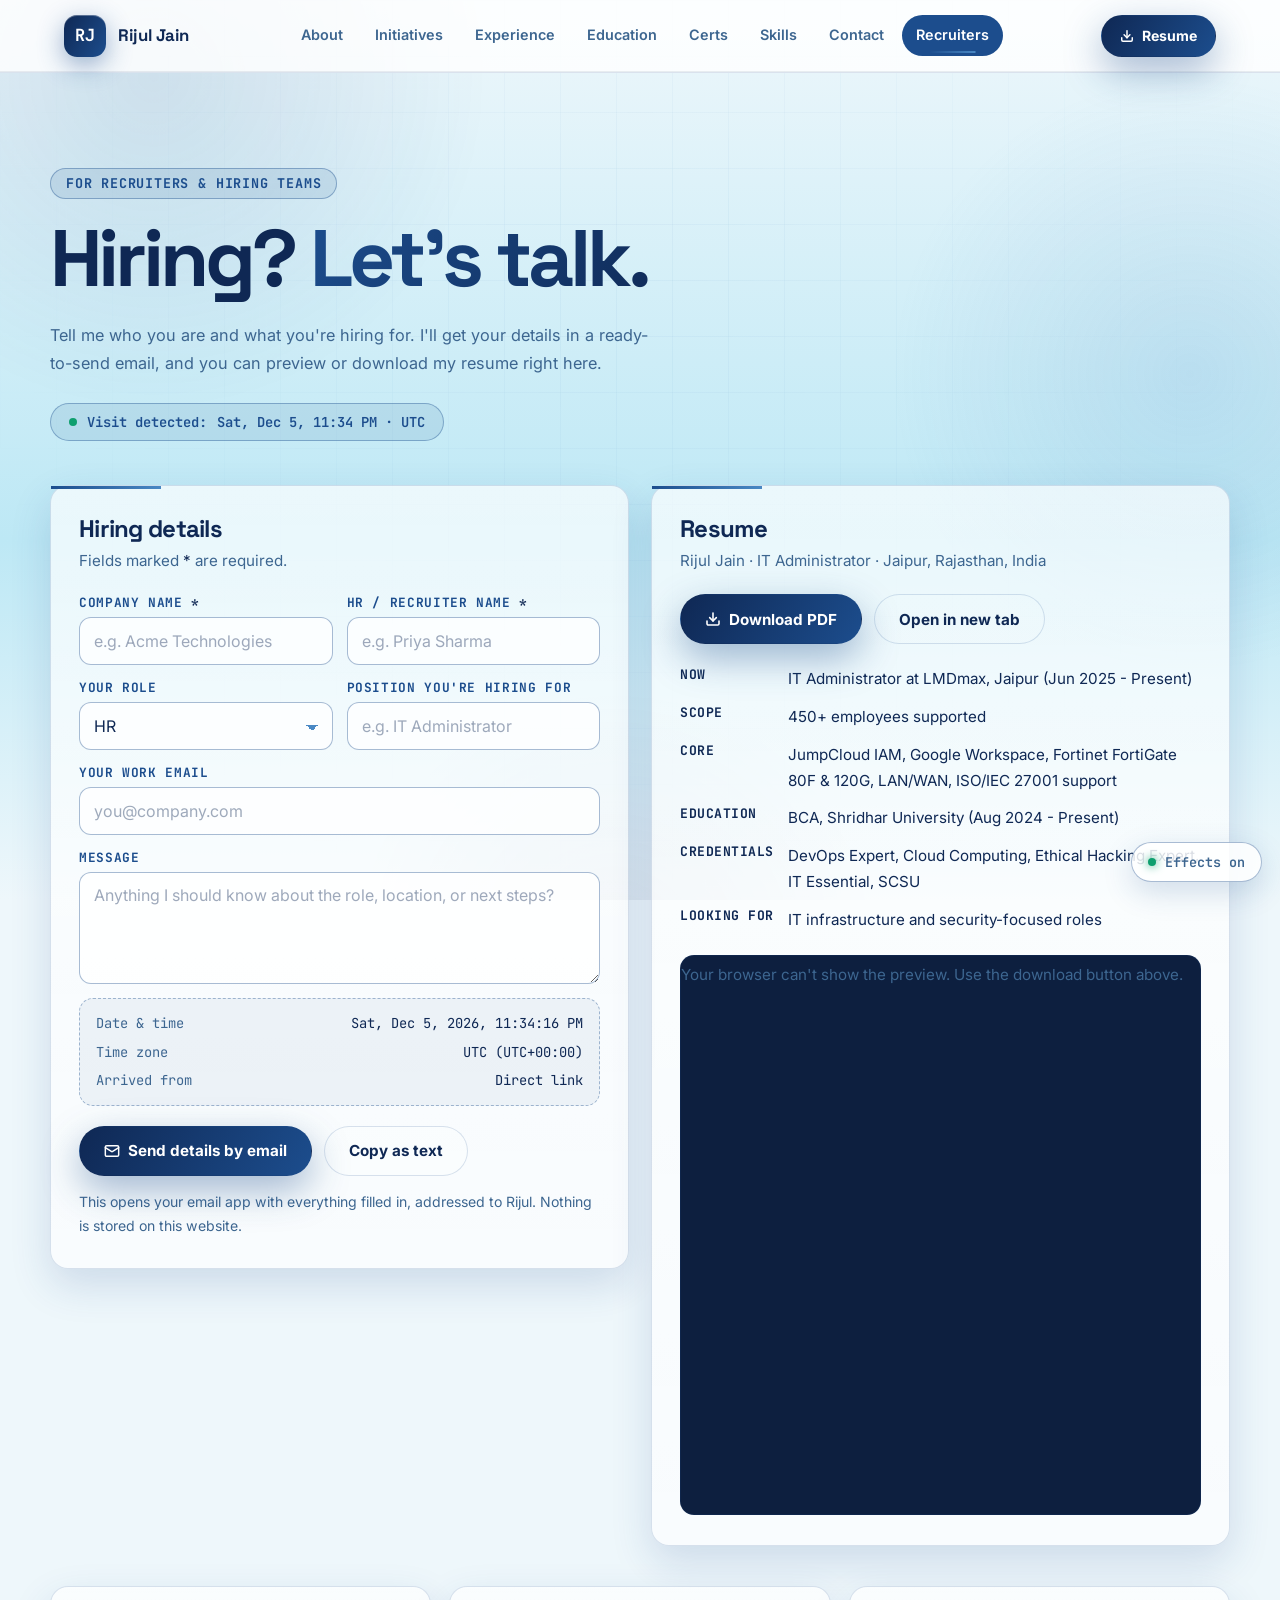
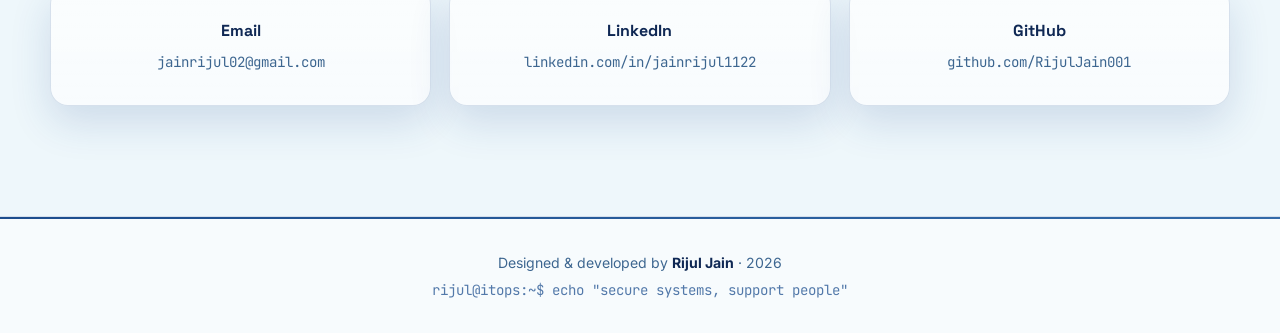
==== commit 7e3c1110: "Remove the cursor-follow glow effect - Drop the .cursor-glow element, styles, and mouse-tracking JS " ====
--- a/hire.html
+++ b/hire.html
@@ -22,7 +22,6 @@
   <div class="scroll-progress" id="scroll-progress" aria-hidden="true"></div>
   <div class="aurora" aria-hidden="true"><span></span><span></span><span></span></div>
   <div class="backdrop-glow" aria-hidden="true"></div>
-  <div class="cursor-glow" id="cursor-glow" aria-hidden="true"></div>
 
   <!-- ===================== HEADER ===================== -->
   <header class="site-header" id="site-header">
--- a/styles.css
+++ b/styles.css
@@ -143,19 +143,6 @@
   background-size: 56px 56px;
   -webkit-mask-image: radial-gradient(ellipse at 50% 30%, #000 0%, transparent 76%);
   mask-image: radial-gradient(ellipse at 50% 30%, #000 0%, transparent 76%);
-}
-
-.cursor-glow {
-  position: fixed;
-  top: 0; left: 0;
-  width: 380px; height: 380px;
-  border-radius: 50%;
-  background: radial-gradient(circle, rgba(73, 136, 196, 0.14) 0%, rgba(28, 77, 141, 0.04) 40%, transparent 70%);
-  pointer-events: none;
-  z-index: 1;
-  opacity: 0;                       /* revealed by script on the first mouse move */
-  transition: opacity 400ms ease;
-  will-change: transform;
 }
 
 .scroll-progress {
@@ -1595,7 +1582,6 @@
 
 /* Effects off: keep the layout, drop the motion */
 [data-fx="off"] *, [data-fx="off"] *::before, [data-fx="off"] *::after { animation: none !important; }
-[data-fx="off"] .cursor-glow { display: none; }
 [data-fx="off"] .scroll-progress { box-shadow: none; }
 
 /* ============================================================
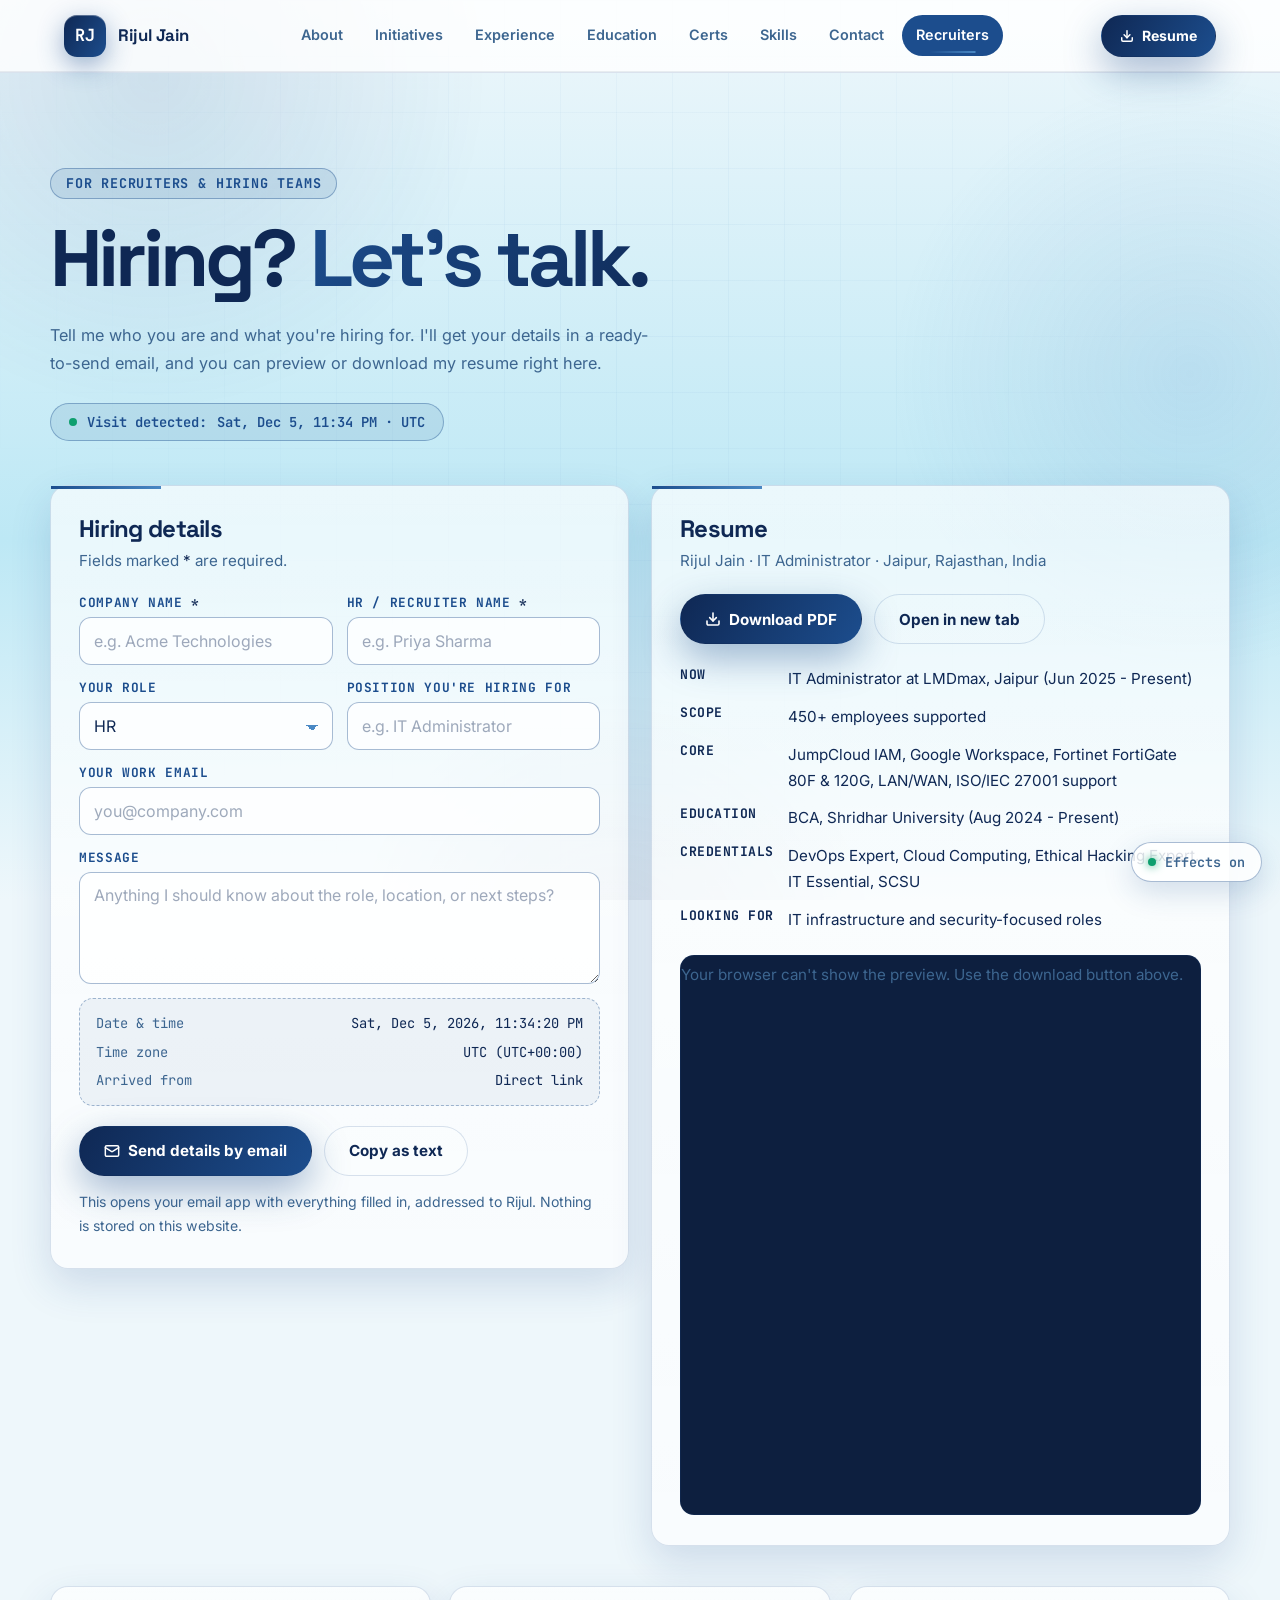
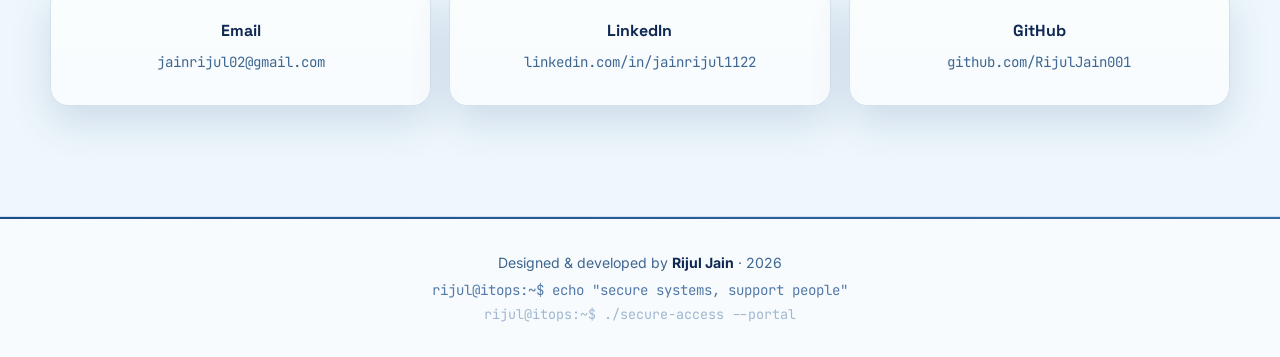
==== commit 65747eff: "Add two hidden ways to reach the secure access portal - A low-opacity link styled as another termina" ====
--- a/hire.html
+++ b/hire.html
@@ -225,6 +225,7 @@
   <footer class="site-footer">
     <p>Designed &amp; developed by <strong>Rijul Jain</strong> · <span class="footer-year"></span></p>
     <p class="footer-tag">rijul@itops:~$ echo "secure systems, support people"</p>
+    <p class="footer-tag"><a href="login.html" class="portal-link">rijul@itops:~$ ./secure-access --portal</a></p>
   </footer>
 
   <script src="script.js"></script>
--- a/styles.css
+++ b/styles.css
@@ -588,7 +588,14 @@
   mix-blend-mode: screen;
   pointer-events: none;
 }
-.profile-frame img { width: 100%; height: 100%; object-fit: cover; }
+.profile-frame img {
+  width: 100%;
+  height: 100%;
+  object-fit: cover;
+  object-position: 50% 12%;
+  transform: scale(1.12);
+  filter: grayscale(100%) contrast(1.12) brightness(1.04);
+}
 
 .scan-line {
   position: absolute;
@@ -1166,6 +1173,21 @@
 .site-footer p { font-size: 0.88rem; }
 .site-footer strong { color: var(--text); }
 .footer-tag { color: rgba(28, 77, 141, 0.75); font: 0.84rem var(--font-mono); }
+
+/* Unlisted "secure access portal" link, styled to blend in as another
+   terminal line — findable on purpose, not shouted about. */
+.portal-link {
+  color: rgba(28, 77, 141, 0.4);
+  font: 0.84rem var(--font-mono);
+  text-decoration: none;
+  border-bottom: 1px dashed transparent;
+  transition: color var(--transition), border-color var(--transition);
+}
+.portal-link:hover, .portal-link:focus-visible {
+  color: var(--violet);
+  border-color: var(--line-strong);
+  outline: none;
+}
 
 /* ============================================================
    PAGE LOADER
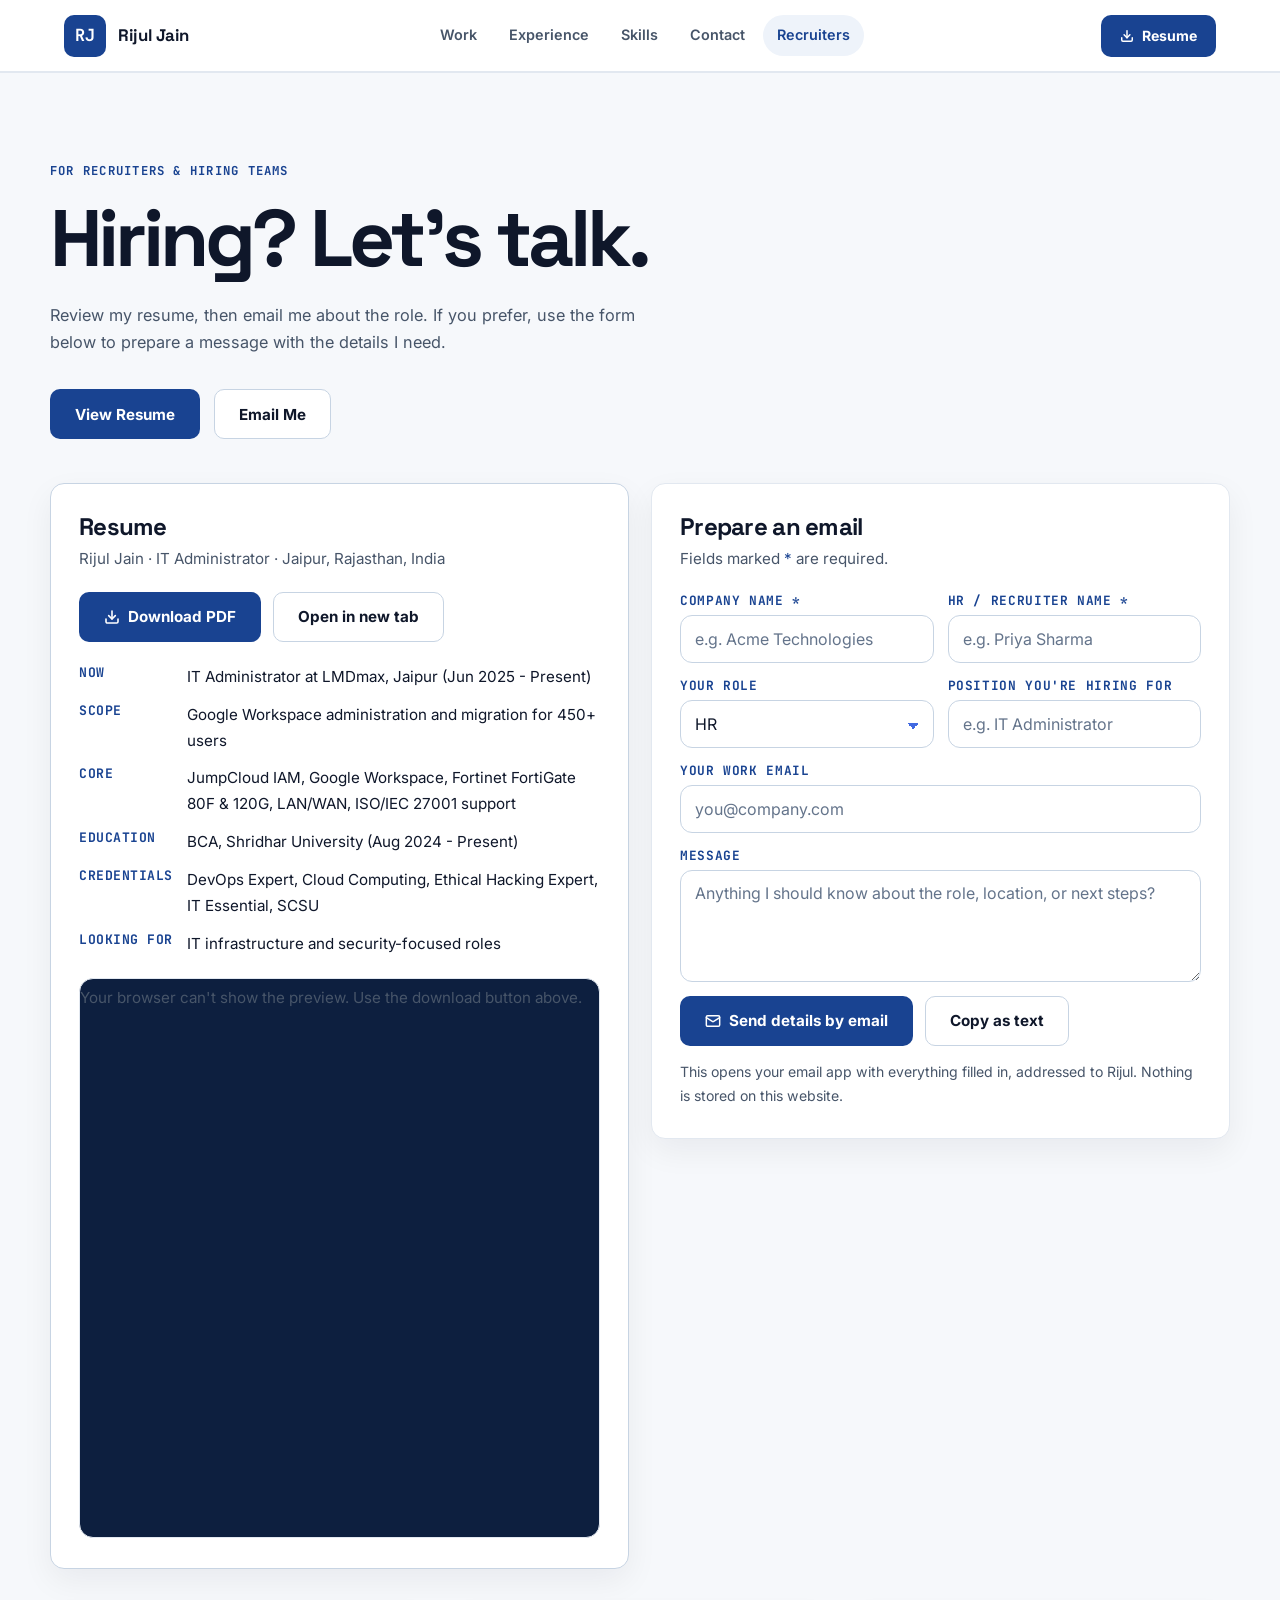
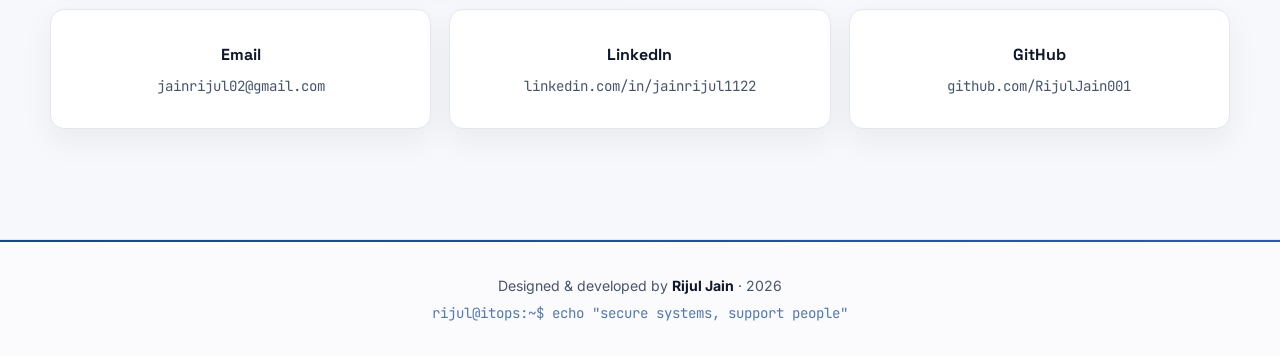
==== commit 2732ec58: "Refocus portfolio for recruiters and polish visual hierarchy" ====
--- a/hire.html
+++ b/hire.html
@@ -1,234 +1,208 @@
-<!DOCTYPE html>
-<html lang="en">
-<head>
-  <meta charset="UTF-8">
-  <meta name="viewport" content="width=device-width, initial-scale=1.0">
-  <title>For Recruiters | Rijul Jain</title>
-  <meta name="description" content="Hiring? Share your company and role details and get Rijul Jain's resume: IT Administrator in Jaipur with Google Workspace, JumpCloud IAM, Fortinet, and ISO/IEC 27001 experience.">
-  <meta name="theme-color" content="#eef7fb">
-  <meta property="og:type" content="website">
-  <meta property="og:title" content="For Recruiters | Rijul Jain">
-  <meta property="og:description" content="Share your hiring details and get Rijul Jain's resume.">
-  <meta name="twitter:card" content="summary">
-  <link rel="icon" type="image/svg+xml" href="assets/favicon.svg">
-  <link rel="preconnect" href="https://fonts.googleapis.com">
-  <link rel="preconnect" href="https://fonts.gstatic.com" crossorigin>
-  <link href="https://fonts.googleapis.com/css2?family=Inter:wght@400;600;700;800&family=JetBrains+Mono:wght@400;700&family=Space+Grotesk:wght@500;700&display=swap" rel="stylesheet">
-  <link rel="stylesheet" href="styles.css">
-</head>
-<body>
-  <a class="skip-link" href="#main">Skip to content</a>
-
-  <div class="scroll-progress" id="scroll-progress" aria-hidden="true"></div>
-  <div class="aurora" aria-hidden="true"><span></span><span></span><span></span></div>
-  <div class="backdrop-glow" aria-hidden="true"></div>
-
-  <!-- ===================== HEADER ===================== -->
-  <header class="site-header" id="site-header">
-    <a class="brand" href="index.html" aria-label="Go to home">
-      <span class="brand-mark">RJ</span>
-      <span>Rijul Jain</span>
-    </a>
-    <nav class="site-nav" id="site-nav" aria-label="Portfolio sections">
-      <a href="index.html#about" class="nav-link">About</a>
-      <a href="index.html#projects" class="nav-link">Initiatives</a>
-      <a href="index.html#experience" class="nav-link">Experience</a>
-      <a href="index.html#education" class="nav-link">Education</a>
-      <a href="index.html#certifications" class="nav-link">Certs</a>
-      <a href="index.html#skills" class="nav-link">Skills</a>
-      <a href="index.html#contact" class="nav-link">Contact</a>
-      <a href="hire.html" class="nav-link nav-cta" aria-current="page">Recruiters</a>
-    </nav>
-    <div class="header-actions">
-      <a class="button primary btn-sm" id="download-cv-btn" href="assets/Rijul_Jain_Resume.pdf" download aria-label="Download Resume">
-        <svg width="14" height="14" viewBox="0 0 24 24" fill="none" stroke="currentColor" stroke-width="2.5" stroke-linecap="round" stroke-linejoin="round" aria-hidden="true"><path d="M21 15v4a2 2 0 0 1-2 2H5a2 2 0 0 1-2-2v-4"/><polyline points="7 10 12 15 17 10"/><line x1="12" y1="15" x2="12" y2="3"/></svg>
-        Resume
-      </a>
-    </div>
-    <button class="hamburger" id="hamburger-btn" aria-label="Toggle menu" aria-expanded="false" aria-controls="mobile-menu">
-      <span></span><span></span><span></span>
-    </button>
-  </header>
-
-  <div class="mobile-menu" id="mobile-menu" aria-hidden="true">
-    <nav aria-label="Mobile navigation">
-      <a href="index.html#about"          class="mobile-link">About</a>
-      <a href="index.html#projects"       class="mobile-link">Initiatives</a>
-      <a href="index.html#experience"     class="mobile-link">Experience</a>
-      <a href="index.html#education"      class="mobile-link">Education</a>
-      <a href="index.html#certifications" class="mobile-link">Certifications</a>
-      <a href="index.html#skills"         class="mobile-link">Skills</a>
-      <a href="index.html#contact"        class="mobile-link">Contact</a>
-      <a href="hire.html" class="mobile-link active" aria-current="page">For Recruiters</a>
-      <a href="assets/Rijul_Jain_Resume.pdf" download class="mobile-link mobile-link-dl">Download Resume</a>
-      <button class="mobile-link fx-menu" type="button" data-fx-toggle aria-pressed="true" aria-label="Toggle background effects">
-        <span class="fx-dot" aria-hidden="true"></span><span class="fx-label">Effects on</span>
-      </button>
-    </nav>
-  </div>
-
-  <main id="main">
-
-    <!-- ===================== INTRO ===================== -->
-    <section class="page-hero section-shell">
-      <p class="eyebrow reveal-up">For recruiters &amp; hiring teams</p>
-      <h1 class="reveal-up" style="--delay:0.05s">Hiring? <span class="grad-text">Let's talk.</span></h1>
-      <p class="page-lead reveal-up" style="--delay:0.1s">
-        Tell me who you are and what you're hiring for. I'll get your details in a ready-to-send email,
-        and you can preview or download my resume right here.
-      </p>
-      <p class="time-chip reveal-up" style="--delay:0.15s" aria-live="off">
-        <span class="live-dot" aria-hidden="true"></span>
-        <span>Visit detected:</span>
-        <time id="chip-time">…</time>
-      </p>
-    </section>
-
-    <!-- ===================== FORM + RESUME ===================== -->
-    <section class="hire-layout section-shell" aria-label="Recruiter details and resume">
-
-      <!-- Details form -->
-      <div class="hire-card reveal-up" id="form-card">
-        <h2 class="hire-title">Hiring details</h2>
-        <p class="hire-sub">Fields marked <span class="req">*</span> are required.</p>
-
-        <div class="prepared" id="prepared" role="status" aria-live="polite" hidden></div>
-
-        <form id="hire-form" novalidate>
-          <div class="field-row">
-            <div class="field">
-              <label for="f-company">Company name <span class="req">*</span></label>
-              <input id="f-company" name="company" type="text" autocomplete="organization" maxlength="80" required aria-describedby="e-company" placeholder="e.g. Acme Technologies">
-              <p class="field-error" id="e-company" aria-live="polite"></p>
-            </div>
-            <div class="field">
-              <label for="f-name">HR / recruiter name <span class="req">*</span></label>
-              <input id="f-name" name="name" type="text" autocomplete="name" maxlength="80" required aria-describedby="e-name" placeholder="e.g. Priya Sharma">
-              <p class="field-error" id="e-name" aria-live="polite"></p>
-            </div>
-          </div>
-
-          <div class="field-row">
-            <div class="field">
-              <label for="f-role">Your role</label>
-              <select id="f-role" name="role">
-                <option>HR</option>
-                <option>Recruiter</option>
-                <option>Hiring manager</option>
-                <option>Founder / CEO</option>
-                <option>Other</option>
-              </select>
-            </div>
-            <div class="field">
-              <label for="f-position">Position you're hiring for</label>
-              <input id="f-position" name="position" type="text" maxlength="80" placeholder="e.g. IT Administrator">
-            </div>
-          </div>
-
-          <div class="field">
-            <label for="f-email">Your work email</label>
-            <input id="f-email" name="email" type="email" autocomplete="email" inputmode="email" maxlength="100" aria-describedby="e-email" placeholder="you@company.com">
-            <p class="field-error" id="e-email" aria-live="polite"></p>
-          </div>
-
-          <div class="field">
-            <label for="f-message">Message</label>
-            <textarea id="f-message" name="message" maxlength="600" rows="4" placeholder="Anything I should know about the role, location, or next steps?"></textarea>
-          </div>
-
-          <!-- honeypot for bots: humans never see or fill this -->
-          <div class="hp" aria-hidden="true">
-            <label for="f-website">Website</label>
-            <input id="f-website" name="website" type="text" tabindex="-1" autocomplete="off">
-          </div>
-
-          <dl class="auto-box" aria-label="Automatically detected details">
-            <div class="auto-row"><dt>Date &amp; time</dt><dd id="d-time">…</dd></div>
-            <div class="auto-row"><dt>Time zone</dt><dd id="d-tz">…</dd></div>
-            <div class="auto-row"><dt>Arrived from</dt><dd id="d-source">…</dd></div>
-          </dl>
-
-          <div class="form-actions">
-            <button class="button primary" type="submit" id="send-btn">
-              <svg width="16" height="16" viewBox="0 0 24 24" fill="none" stroke="currentColor" stroke-width="2.2" stroke-linecap="round" stroke-linejoin="round" aria-hidden="true"><rect x="2" y="4" width="20" height="16" rx="2"/><path d="m22 7-8.97 5.7a1.94 1.94 0 0 1-2.06 0L2 7"/></svg>
-              Send details by email
-            </button>
-            <button class="button secondary" type="button" id="copy-btn">Copy as text</button>
-          </div>
-          <p class="form-note" id="form-note">
-            This opens your email app with everything filled in, addressed to Rijul. Nothing is stored on this website.
-          </p>
-        </form>
-
-        <div class="success-panel" id="success" role="status" aria-live="polite" tabindex="-1" hidden>
-          <h3>Thanks, <span id="s-name"></span>!</h3>
-          <p id="s-text"></p>
-          <pre class="summary" id="s-summary"></pre>
-          <div class="form-actions">
-            <a class="button primary" id="s-mail" href="#">Open email again</a>
-            <button class="button secondary" type="button" id="s-copy">Copy details</button>
-            <button class="button ghost" type="button" id="s-edit">Edit details</button>
-          </div>
-        </div>
-      </div>
-
-      <!-- Resume -->
-      <div class="hire-card reveal-up" style="--delay:0.08s" id="resume">
-        <h2 class="hire-title">Resume</h2>
-        <p class="hire-sub">Rijul Jain · IT Administrator · Jaipur, Rajasthan, India</p>
-
-        <div class="form-actions resume-actions">
-          <a class="button primary" href="assets/Rijul_Jain_Resume.pdf" download>
-            <svg width="16" height="16" viewBox="0 0 24 24" fill="none" stroke="currentColor" stroke-width="2.4" stroke-linecap="round" stroke-linejoin="round" aria-hidden="true"><path d="M21 15v4a2 2 0 0 1-2 2H5a2 2 0 0 1-2-2v-4"/><polyline points="7 10 12 15 17 10"/><line x1="12" y1="15" x2="12" y2="3"/></svg>
-            Download PDF
-          </a>
-          <a class="button secondary" href="assets/Rijul_Jain_Resume.pdf" target="_blank" rel="noopener">Open in new tab</a>
-        </div>
-
-        <dl class="glance" aria-label="Resume at a glance">
-          <div><dt>Now</dt><dd>IT Administrator at LMDmax, Jaipur (Jun 2025 - Present)</dd></div>
-          <div><dt>Scope</dt><dd>450+ employees supported</dd></div>
-          <div><dt>Core</dt><dd>JumpCloud IAM, Google Workspace, Fortinet FortiGate 80F &amp; 120G, LAN/WAN, ISO/IEC 27001 support</dd></div>
-          <div><dt>Education</dt><dd>BCA, Shridhar University (Aug 2024 - Present)</dd></div>
-          <div><dt>Credentials</dt><dd>DevOps Expert, Cloud Computing, Ethical Hacking Expert, IT Essential, SCSU</dd></div>
-          <div><dt>Looking for</dt><dd>IT infrastructure and security-focused roles</dd></div>
-        </dl>
-
-        <object class="resume-embed" data="assets/Rijul_Jain_Resume.pdf#toolbar=0&amp;view=FitH" type="application/pdf" aria-label="Resume preview">
-          <p class="hire-sub">Your browser can't show the preview. Use the download button above.</p>
-        </object>
-      </div>
-    </section>
-
-    <!-- ===================== OTHER WAYS ===================== -->
-    <section class="section-shell hire-links reveal-up" aria-label="Other ways to reach me">
-      <a class="contact-card" href="mailto:jainrijul02@gmail.com">
-        <span class="contact-label">Email</span>
-        <span class="contact-value">jainrijul02@gmail.com</span>
-      </a>
-      <a class="contact-card" href="https://www.linkedin.com/in/jainrijul1122" target="_blank" rel="noreferrer">
-        <span class="contact-label">LinkedIn</span>
-        <span class="contact-value">linkedin.com/in/jainrijul1122</span>
-      </a>
-      <a class="contact-card" href="https://github.com/RijulJain001" target="_blank" rel="noreferrer">
-        <span class="contact-label">GitHub</span>
-        <span class="contact-value">github.com/RijulJain001</span>
-      </a>
-    </section>
-
-  </main>
-
-  <button class="fx-toggle" type="button" data-fx-toggle aria-pressed="true" aria-label="Toggle background effects">
-    <span class="fx-dot" aria-hidden="true"></span><span class="fx-label">Effects on</span>
-  </button>
-
-  <footer class="site-footer">
-    <p>Designed &amp; developed by <strong>Rijul Jain</strong> · <span class="footer-year"></span></p>
-    <p class="footer-tag">rijul@itops:~$ echo "secure systems, support people"</p>
-    <p class="footer-tag"><a href="login.html" class="portal-link">rijul@itops:~$ ./secure-access --portal</a></p>
-  </footer>
-
-  <script src="script.js"></script>
-  <script src="hire.js"></script>
-</body>
-</html>
+<!DOCTYPE html>
+<html lang="en">
+<head>
+  <meta charset="UTF-8">
+  <meta name="viewport" content="width=device-width, initial-scale=1.0">
+  <title>For Recruiters | Rijul Jain</title>
+  <meta name="description" content="Hiring? Share your company and role details and get Rijul Jain's resume: IT Administrator in Jaipur with Google Workspace, JumpCloud IAM, Fortinet, and ISO/IEC 27001 experience.">
+  <meta name="theme-color" content="#eef7fb">
+  <meta property="og:type" content="website">
+  <meta property="og:title" content="For Recruiters | Rijul Jain">
+  <meta property="og:description" content="Share your hiring details and get Rijul Jain's resume.">
+  <meta name="twitter:card" content="summary">
+  <link rel="icon" type="image/svg+xml" href="assets/favicon.svg">
+  <link rel="preconnect" href="https://fonts.googleapis.com">
+  <link rel="preconnect" href="https://fonts.gstatic.com" crossorigin>
+  <link href="https://fonts.googleapis.com/css2?family=Inter:wght@400;600;700;800&family=JetBrains+Mono:wght@400;700&family=Space+Grotesk:wght@500;700&display=swap" rel="stylesheet">
+  <link rel="stylesheet" href="styles.css">
+</head>
+<body>
+  <a class="skip-link" href="#main">Skip to content</a>
+
+  <div class="scroll-progress" id="scroll-progress" aria-hidden="true"></div>
+
+  <!-- ===================== HEADER ===================== -->
+  <header class="site-header" id="site-header">
+    <a class="brand" href="index.html" aria-label="Go to home">
+      <span class="brand-mark">RJ</span>
+      <span>Rijul Jain</span>
+    </a>
+    <nav class="site-nav" id="site-nav" aria-label="Portfolio sections">
+      <a href="index.html#projects" class="nav-link">Work</a>
+      <a href="index.html#experience" class="nav-link">Experience</a>
+      <a href="index.html#skills" class="nav-link">Skills</a>
+      <a href="index.html#contact" class="nav-link">Contact</a>
+      <a href="hire.html" class="nav-link nav-cta" aria-current="page">Recruiters</a>
+    </nav>
+    <div class="header-actions">
+      <a class="button primary btn-sm" id="download-cv-btn" href="assets/Rijul_Jain_Resume.pdf" download aria-label="Download Resume">
+        <svg width="14" height="14" viewBox="0 0 24 24" fill="none" stroke="currentColor" stroke-width="2.5" stroke-linecap="round" stroke-linejoin="round" aria-hidden="true"><path d="M21 15v4a2 2 0 0 1-2 2H5a2 2 0 0 1-2-2v-4"/><polyline points="7 10 12 15 17 10"/><line x1="12" y1="15" x2="12" y2="3"/></svg>
+        Resume
+      </a>
+    </div>
+    <button class="hamburger" id="hamburger-btn" aria-label="Toggle menu" aria-expanded="false" aria-controls="mobile-menu">
+      <span></span><span></span><span></span>
+    </button>
+  </header>
+
+  <div class="mobile-menu" id="mobile-menu" aria-hidden="true">
+    <nav aria-label="Mobile navigation">
+      <a href="index.html#projects"       class="mobile-link">Work</a>
+      <a href="index.html#experience"     class="mobile-link">Experience</a>
+      <a href="index.html#skills"         class="mobile-link">Skills</a>
+      <a href="index.html#contact"        class="mobile-link">Contact</a>
+      <a href="hire.html" class="mobile-link active" aria-current="page">For Recruiters</a>
+      <a href="assets/Rijul_Jain_Resume.pdf" download class="mobile-link mobile-link-dl">Download Resume</a>
+    </nav>
+  </div>
+
+  <main id="main">
+
+    <!-- ===================== INTRO ===================== -->
+    <section class="page-hero section-shell">
+      <p class="eyebrow reveal-up">For recruiters &amp; hiring teams</p>
+      <h1 class="reveal-up" style="--delay:0.05s">Hiring? <span class="grad-text">Let's talk.</span></h1>
+      <p class="page-lead reveal-up" style="--delay:0.1s">
+        Review my resume, then email me about the role. If you prefer, use the form below to prepare a message with the details I need.
+      </p>
+      <div class="hero-actions recruiter-hero-actions reveal-up" style="--delay:0.15s">
+        <a class="button primary" href="assets/Rijul_Jain_Resume.pdf" target="_blank" rel="noopener">View Resume</a>
+        <a class="button secondary" href="mailto:jainrijul02@gmail.com">Email Me</a>
+      </div>
+    </section>
+
+    <!-- ===================== FORM + RESUME ===================== -->
+    <section class="hire-layout section-shell" aria-label="Recruiter details and resume">
+
+      <!-- Resume -->
+      <div class="hire-card reveal-up" style="--delay:0.08s" id="resume">
+        <h2 class="hire-title">Resume</h2>
+        <p class="hire-sub">Rijul Jain · IT Administrator · Jaipur, Rajasthan, India</p>
+
+        <div class="form-actions resume-actions">
+          <a class="button primary" href="assets/Rijul_Jain_Resume.pdf" download>
+            <svg width="16" height="16" viewBox="0 0 24 24" fill="none" stroke="currentColor" stroke-width="2.4" stroke-linecap="round" stroke-linejoin="round" aria-hidden="true"><path d="M21 15v4a2 2 0 0 1-2 2H5a2 2 0 0 1-2-2v-4"/><polyline points="7 10 12 15 17 10"/><line x1="12" y1="15" x2="12" y2="3"/></svg>
+            Download PDF
+          </a>
+          <a class="button secondary" href="assets/Rijul_Jain_Resume.pdf" target="_blank" rel="noopener">Open in new tab</a>
+        </div>
+
+        <dl class="glance" aria-label="Resume at a glance">
+          <div><dt>Now</dt><dd>IT Administrator at LMDmax, Jaipur (Jun 2025 - Present)</dd></div>
+          <div><dt>Scope</dt><dd>Google Workspace administration and migration for 450+ users</dd></div>
+          <div><dt>Core</dt><dd>JumpCloud IAM, Google Workspace, Fortinet FortiGate 80F &amp; 120G, LAN/WAN, ISO/IEC 27001 support</dd></div>
+          <div><dt>Education</dt><dd>BCA, Shridhar University (Aug 2024 - Present)</dd></div>
+          <div><dt>Credentials</dt><dd>DevOps Expert, Cloud Computing, Ethical Hacking Expert, IT Essential, SCSU</dd></div>
+          <div><dt>Looking for</dt><dd>IT infrastructure and security-focused roles</dd></div>
+        </dl>
+
+        <object class="resume-embed" data="assets/Rijul_Jain_Resume.pdf#toolbar=0&amp;view=FitH" type="application/pdf" aria-label="Resume preview">
+          <p class="hire-sub">Your browser can't show the preview. Use the download button above.</p>
+        </object>
+      </div>
+
+      <!-- Details form -->
+      <div class="hire-card reveal-up" id="form-card">
+        <h2 class="hire-title">Prepare an email</h2>
+        <p class="hire-sub">Fields marked <span class="req">*</span> are required.</p>
+
+        <form id="hire-form" novalidate>
+          <div class="field-row">
+            <div class="field">
+              <label for="f-company">Company name <span class="req">*</span></label>
+              <input id="f-company" name="company" type="text" autocomplete="organization" maxlength="80" required aria-describedby="e-company" placeholder="e.g. Acme Technologies">
+              <p class="field-error" id="e-company" aria-live="polite"></p>
+            </div>
+            <div class="field">
+              <label for="f-name">HR / recruiter name <span class="req">*</span></label>
+              <input id="f-name" name="name" type="text" autocomplete="name" maxlength="80" required aria-describedby="e-name" placeholder="e.g. Priya Sharma">
+              <p class="field-error" id="e-name" aria-live="polite"></p>
+            </div>
+          </div>
+
+          <div class="field-row">
+            <div class="field">
+              <label for="f-role">Your role</label>
+              <select id="f-role" name="role">
+                <option>HR</option>
+                <option>Recruiter</option>
+                <option>Hiring manager</option>
+                <option>Founder / CEO</option>
+                <option>Other</option>
+              </select>
+            </div>
+            <div class="field">
+              <label for="f-position">Position you're hiring for</label>
+              <input id="f-position" name="position" type="text" maxlength="80" placeholder="e.g. IT Administrator">
+            </div>
+          </div>
+
+          <div class="field">
+            <label for="f-email">Your work email</label>
+            <input id="f-email" name="email" type="email" autocomplete="email" inputmode="email" maxlength="100" aria-describedby="e-email" placeholder="you@company.com">
+            <p class="field-error" id="e-email" aria-live="polite"></p>
+          </div>
+
+          <div class="field">
+            <label for="f-message">Message</label>
+            <textarea id="f-message" name="message" maxlength="600" rows="4" placeholder="Anything I should know about the role, location, or next steps?"></textarea>
+          </div>
+
+          <!-- honeypot for bots: humans never see or fill this -->
+          <div class="hp" aria-hidden="true">
+            <label for="f-website">Website</label>
+            <input id="f-website" name="website" type="text" tabindex="-1" autocomplete="off">
+          </div>
+
+          <div class="form-actions">
+            <button class="button primary" type="submit" id="send-btn">
+              <svg width="16" height="16" viewBox="0 0 24 24" fill="none" stroke="currentColor" stroke-width="2.2" stroke-linecap="round" stroke-linejoin="round" aria-hidden="true"><rect x="2" y="4" width="20" height="16" rx="2"/><path d="m22 7-8.97 5.7a1.94 1.94 0 0 1-2.06 0L2 7"/></svg>
+              Send details by email
+            </button>
+            <button class="button secondary" type="button" id="copy-btn">Copy as text</button>
+          </div>
+          <p class="form-note" id="form-note">
+            This opens your email app with everything filled in, addressed to Rijul. Nothing is stored on this website.
+          </p>
+        </form>
+
+        <div class="success-panel" id="success" role="status" aria-live="polite" tabindex="-1" hidden>
+          <h3>Thanks, <span id="s-name"></span>!</h3>
+          <p id="s-text"></p>
+          <pre class="summary" id="s-summary"></pre>
+          <div class="form-actions">
+            <a class="button primary" id="s-mail" href="#">Open email again</a>
+            <button class="button secondary" type="button" id="s-copy">Copy details</button>
+            <button class="button ghost" type="button" id="s-edit">Edit details</button>
+          </div>
+        </div>
+      </div>
+    </section>
+
+    <!-- ===================== OTHER WAYS ===================== -->
+    <section class="section-shell hire-links reveal-up" aria-label="Other ways to reach me">
+      <a class="contact-card" href="mailto:jainrijul02@gmail.com">
+        <span class="contact-label">Email</span>
+        <span class="contact-value">jainrijul02@gmail.com</span>
+      </a>
+      <a class="contact-card" href="https://www.linkedin.com/in/jainrijul1122" target="_blank" rel="noreferrer">
+        <span class="contact-label">LinkedIn</span>
+        <span class="contact-value">linkedin.com/in/jainrijul1122</span>
+      </a>
+      <a class="contact-card" href="https://github.com/RijulJain001" target="_blank" rel="noreferrer">
+        <span class="contact-label">GitHub</span>
+        <span class="contact-value">github.com/RijulJain001</span>
+      </a>
+    </section>
+
+  </main>
+
+  <footer class="site-footer">
+    <p>Designed &amp; developed by <strong>Rijul Jain</strong> · <span class="footer-year"></span></p>
+    <p class="footer-tag">rijul@itops:~$ echo "secure systems, support people"</p>
+  </footer>
+
+  <script src="script.js"></script>
+  <script src="hire.js"></script>
+</body>
+</html>
--- a/styles.css
+++ b/styles.css
@@ -1,1623 +1,1887 @@
-/* ============================================================
-   RIJUL JAIN PORTFOLIO — "DEEP CURRENT" THEME (light)
-   Light navy-tinted background · deep blue text/accents (#0F2854 / #1C4D8D)
-   sky-blue highlights (#4988C4 / #BDE8F5) · dark "terminal" widgets stay dark
-   ============================================================ */
-
-/* ============================================================
-   DESIGN TOKENS
-   ============================================================ */
-@property --angle {
-  syntax: "<angle>";
-  inherits: false;
-  initial-value: 0deg;
-}
-
-:root {
-  --bg:            #eef7fb;
-  --bg-2:          #BDE8F5;
-  --surface:       rgba(255, 255, 255, 0.66);
-  --surface-solid: #ffffff;
-  --text:          #0F2854;
-  --muted:         #3d6690;
-  --line:          rgba(28, 77, 141, 0.16);
-  --line-strong:   rgba(28, 77, 141, 0.38);
-
-  --violet:        #1C4D8D;
-  --violet-soft:   #4988C4;
-  --amber:         #BDE8F5;   /* bright pop, used only inside dark terminal-style widgets */
-  --pop:           #0F2854;   /* dark pop accent for light surfaces (badges, kickers, labels) */
-  --mint:          #0e9f6e;
-  --rose:          #dc2626;
-
-  --grad:          linear-gradient(120deg, #1C4D8D, #4988C4);
-  --grad-hero:     linear-gradient(120deg, #1C4D8D 0%, #0F2854 55%, #1C4D8D 100%);
-  --grad-btn:      linear-gradient(120deg, #0F2854, #1C4D8D);
-
-  --shadow:        0 16px 40px rgba(28, 77, 141, 0.16);
-  --glow:          0 0 44px rgba(73, 136, 196, 0.26);
-
-  --radius:        18px;
-  --header-h:      72px;
-  --ease:          cubic-bezier(0.22, 0.8, 0.3, 1);
-  --transition:    240ms var(--ease);
-
-  --font-display:  'Space Grotesk', 'Inter', ui-sans-serif, system-ui, sans-serif;
-  --font-mono:     'JetBrains Mono', ui-monospace, Consolas, monospace;
-}
-
-/* ============================================================
-   RESET & BASE
-   ============================================================ */
-*, *::before, *::after { box-sizing: border-box; margin: 0; padding: 0; }
-
-html {
-  scroll-behavior: smooth;
-  scroll-padding-top: calc(var(--header-h) + 12px);
-  font-size: 16px;
-}
-
-body {
-  min-height: 100vh;
-  color: var(--text);
-  background: var(--bg);
-  font-family: 'Inter', ui-sans-serif, system-ui, sans-serif;
-  line-height: 1.7;
-  overflow-x: hidden;
-  overflow-x: clip;
-}
-
-main {
-  overflow-x: hidden;   /* fallback for older browsers */
-  overflow-x: clip;     /* decorative rings bleed to the screen edge but never widen the page */
-}
-
-a { color: inherit; text-decoration: none; }
-img { display: block; max-width: 100%; }
-h1, h2, h3, h4, p { overflow-wrap: anywhere; }
-
-h1, h2, h3 {
-  font-family: var(--font-display);
-  line-height: 1.08;
-  letter-spacing: -0.03em;
-}
-
-h1 { font-size: clamp(3.4rem, 8.4vw, 7.2rem); font-weight: 700; letter-spacing: -0.05em; }
-h2 { font-size: clamp(2rem, 5vw, 3.6rem); font-weight: 700; }
-h3 { font-size: 1.22rem; font-weight: 700; }
-
-.grad-text {
-  background: var(--grad-hero);
-  background-size: 220% 100%;
-  -webkit-background-clip: text;
-  background-clip: text;
-  color: transparent;
-}
-
-/* ============================================================
-   ANIMATED BACKGROUND
-   ============================================================ */
-.aurora {
-  position: fixed;
-  inset: 0;
-  z-index: -4;
-  overflow: hidden;
-  pointer-events: none;
-  background: linear-gradient(180deg, var(--bg) 0%, var(--bg-2) 60%, var(--bg) 100%);
-}
-.aurora span {
-  position: absolute;
-  border-radius: 50%;
-  will-change: transform;
-}
-.aurora span:nth-child(1) {
-  width: 56vmax; height: 56vmax;
-  left: -16vmax; top: -22vmax;
-  background: radial-gradient(circle, rgba(28, 77, 141, 0.12), transparent 66%);
-  animation: drift-a 26s ease-in-out infinite alternate;
-}
-.aurora span:nth-child(2) {
-  width: 50vmax; height: 50vmax;
-  right: -18vmax; top: 6vh;
-  background: radial-gradient(circle, rgba(73, 136, 196, 0.14), transparent 66%);
-  animation: drift-b 32s ease-in-out infinite alternate;
-}
-.aurora span:nth-child(3) {
-  width: 44vmax; height: 44vmax;
-  left: 26vw; bottom: -26vmax;
-  background: radial-gradient(circle, rgba(15, 40, 84, 0.08), transparent 66%);
-  animation: drift-c 38s ease-in-out infinite alternate;
-}
-@keyframes drift-a { to { transform: translate3d(9vw, 8vh, 0) scale(1.14); } }
-@keyframes drift-b { to { transform: translate3d(-10vw, 12vh, 0) scale(0.9); } }
-@keyframes drift-c { to { transform: translate3d(-8vw, -10vh, 0) scale(1.18); } }
-
-.backdrop-glow {
-  position: fixed;
-  inset: 0;
-  z-index: -2;
-  pointer-events: none;
-  background-image:
-    linear-gradient(rgba(73, 136, 196, 0.06) 1px, transparent 1px),
-    linear-gradient(90deg, rgba(73, 136, 196, 0.06) 1px, transparent 1px);
-  background-size: 56px 56px;
-  -webkit-mask-image: radial-gradient(ellipse at 50% 30%, #000 0%, transparent 76%);
-  mask-image: radial-gradient(ellipse at 50% 30%, #000 0%, transparent 76%);
-}
-
-.scroll-progress {
-  position: fixed;
-  top: 0; left: 0; right: 0;
-  height: 3px;
-  z-index: 300;
-  background: var(--grad);
-  transform-origin: left center;
-  transform: scaleX(var(--p, 0));
-  box-shadow: 0 0 14px rgba(28, 77, 141, 0.7);
-  pointer-events: none;
-}
-
-/* ============================================================
-   HEADER
-   ============================================================ */
-.site-header {
-  position: sticky;
-  top: 0;
-  z-index: 100;
-  display: flex;
-  align-items: center;
-  justify-content: space-between;
-  gap: 24px;
-  height: var(--header-h);
-  padding: 0 clamp(18px, 5vw, 72px);
-  border-bottom: 1px solid rgba(15, 40, 84, 0.08);
-  background: rgba(255, 255, 255, 0.82);
-  transition: box-shadow var(--transition), background var(--transition);
-}
-.site-header.scrolled {
-  background: rgba(255, 255, 255, 0.94);
-  box-shadow: 0 18px 50px rgba(28, 77, 141, 0.16);
-}
-
-.brand {
-  display: inline-flex;
-  align-items: center;
-  gap: 12px;
-  font-family: var(--font-display);
-  font-weight: 700;
-  font-size: 1.05rem;
-  white-space: nowrap;
-  flex-shrink: 0;
-}
-.brand-mark {
-  display: grid;
-  width: 42px; height: 42px;
-  place-items: center;
-  border-radius: 13px;
-  color: #fff;
-  background: var(--grad-btn);
-  font-family: var(--font-mono);
-  font-weight: 700;
-  box-shadow: 0 8px 26px rgba(28, 77, 141, 0.45), inset 0 1px 0 rgba(255, 255, 255, 0.3);
-  transition: transform var(--transition), box-shadow var(--transition);
-}
-.brand:hover .brand-mark {
-  transform: rotate(-8deg) scale(1.06);
-  box-shadow: 0 10px 34px rgba(28, 77, 141, 0.55), inset 0 1px 0 rgba(255, 255, 255, 0.3);
-}
-
-.site-nav {
-  display: flex;
-  flex-wrap: nowrap;
-  justify-content: flex-end;
-  gap: 4px;
-}
-.nav-link {
-  position: relative;
-  padding: 8px 14px;
-  border-radius: 999px;
-  color: var(--muted);
-  font-size: 0.9rem;
-  font-weight: 600;
-  transition: color var(--transition), background var(--transition);
-}
-.nav-link::after {
-  content: "";
-  position: absolute;
-  bottom: 3px; left: 50%;
-  width: 0; height: 2px;
-  border-radius: 2px;
-  background: var(--grad);
-  transform: translateX(-50%);
-  transition: width var(--transition);
-}
-.nav-link:hover,
-.nav-link:focus-visible { color: var(--text); background: rgba(28, 77, 141, 0.12); outline: none; }
-.nav-link:hover::after { width: 46%; }
-.nav-link.active { color: #fff; background: var(--violet); }
-.nav-link.active::after { width: 46%; }
-
-.header-actions { display: flex; align-items: center; gap: 10px; }
-
-.terminal-trigger-btn {
-  display: inline-flex;
-  align-items: center;
-  gap: 7px;
-  min-height: 38px;
-  padding: 8px 15px;
-  border: 1px solid var(--line);
-  border-radius: 999px;
-  background: rgba(28, 77, 141, 0.05);
-  color: var(--muted);
-  font: 600 0.86rem 'Inter', sans-serif;
-  white-space: nowrap;
-  cursor: pointer;
-  transition: color var(--transition), background var(--transition), border-color var(--transition);
-}
-.terminal-trigger-btn:hover {
-  color: var(--text);
-  background: rgba(28, 77, 141, 0.16);
-  border-color: var(--line-strong);
-}
-
-/* Hamburger */
-.hamburger {
-  display: none;
-  flex-direction: column;
-  justify-content: center;
-  gap: 5px;
-  width: 44px; height: 44px;
-  padding: 11px;
-  border: 1px solid var(--line);
-  border-radius: 12px;
-  background: none;
-  cursor: pointer;
-  flex-shrink: 0;
-  transition: background var(--transition), border-color var(--transition);
-}
-.hamburger:hover { background: rgba(28, 77, 141, 0.14); border-color: var(--line-strong); }
-.hamburger span {
-  display: block;
-  width: 100%; height: 2px;
-  border-radius: 2px;
-  background: var(--text);
-  transform-origin: center;
-  transition: transform 300ms ease, opacity 300ms ease;
-}
-.hamburger.open span:nth-child(1) { transform: translateY(7px) rotate(45deg); }
-.hamburger.open span:nth-child(2) { opacity: 0; }
-.hamburger.open span:nth-child(3) { transform: translateY(-7px) rotate(-45deg); }
-
-/* Mobile menu */
-.mobile-menu {
-  position: fixed;
-  top: var(--header-h);
-  left: 0; right: 0;
-  z-index: 99;
-  max-height: 0;
-  padding: 0 20px;
-  overflow: hidden;
-  background: rgba(255, 255, 255, 0.97);
-  border-bottom: 1px solid var(--line);
-  transition: max-height 380ms var(--ease), padding 380ms ease;
-}
-.mobile-menu.open { max-height: 560px; padding: 20px; }
-.mobile-menu nav { display: flex; flex-direction: column; gap: 6px; }
-.mobile-link {
-  display: block;
-  min-height: 48px;
-  padding: 13px 16px;
-  border-radius: 12px;
-  color: var(--muted);
-  font-weight: 600;
-  transition: background var(--transition), color var(--transition);
-}
-.mobile-link:hover, .mobile-link.active { background: rgba(28, 77, 141, 0.16); color: var(--text); }
-.fx-menu {
-  display: flex;
-  align-items: center;
-  gap: 10px;
-  width: 100%;
-  border: 0;
-  background: none;
-  font: 600 1rem 'Inter', sans-serif;
-  text-align: left;
-  cursor: pointer;
-}
-
-/* ============================================================
-   LAYOUT HELPERS & SCROLL REVEAL
-   ============================================================ */
-.section-shell { width: min(1180px, calc(100% - 36px)); margin: 0 auto; }
-
-.reveal-up { opacity: 0; transform: translateY(32px); }
-.reveal-up.visible {
-  opacity: 1;
-  transform: none;
-  animation: reveal-in 760ms var(--ease) var(--delay, 0s) backwards;
-}
-@keyframes reveal-in {
-  from { opacity: 0; transform: translateY(32px) scale(0.98); }
-  to   { opacity: 1; transform: none; }
-}
-
-/* ============================================================
-   SHARED GLASS SURFACES
-   ============================================================ */
-.about-card, .card, .timeline-item, .cert-card, .stat-card,
-.contact-card, .skills-block, .skill-chip {
-  position: relative;
-  overflow: hidden;
-  border: 1px solid var(--line);
-  border-radius: var(--radius);
-  background:
-    linear-gradient(180deg, rgba(255, 255, 255, 0.05), rgba(255, 255, 255, 0.012)),
-    var(--surface);
-  box-shadow: var(--shadow), inset 0 1px 0 rgba(255, 255, 255, 0.05);
-  transition: transform var(--transition), border-color var(--transition), box-shadow var(--transition);
-}
-.about-card, .card, .timeline-item, .cert-card, .stat-card, .contact-card, .skills-block {
-}
-
-/* Cursor-follow spotlight (position set from JS via --mx / --my) */
-.about-card::after, .card::after, .timeline-item::after, .cert-card::after,
-.stat-card::after, .contact-card::after, .skill-chip::after {
-  content: "";
-  position: absolute;
-  inset: 0;
-  pointer-events: none;
-  opacity: 0;
-  background: radial-gradient(360px circle at var(--mx, 50%) var(--my, 50%), rgba(73, 136, 196, 0.18), transparent 60%);
-  transition: opacity var(--transition);
-}
-.about-card:hover::after, .card:hover::after, .timeline-item:hover::after, .cert-card:hover::after,
-.stat-card:hover::after, .contact-card:hover::after, .skill-chip:hover::after {
-  opacity: 1;
-}
-
-.about-card:hover, .card:hover, .timeline-item:hover, .cert-card:hover, .stat-card:hover,
-.contact-card:hover, .skill-chip:hover {
-  border-color: var(--line-strong);
-  box-shadow: 0 30px 70px rgba(28, 77, 141, 0.22), var(--glow), inset 0 1px 0 rgba(255, 255, 255, 0.08);
-}
-
-/* ============================================================
-   EYEBROW / SECTION HEADINGS
-   ============================================================ */
-.eyebrow {
-  display: inline-flex;
-  align-items: center;
-  gap: 10px;
-  margin: 0 0 16px;
-  padding: 8px 15px;
-  border: 1px solid var(--line-strong);
-  border-radius: 999px;
-  background: rgba(28, 77, 141, 0.1);
-  color: var(--violet);
-  font: 700 0.84rem/1 var(--font-mono);
-  letter-spacing: 0.06em;
-  text-transform: uppercase;
-}
-#eyebrow-text { text-transform: none; letter-spacing: 0.02em; font-size: 0.84rem; }
-
-.section-heading .eyebrow::before {
-  content: "";
-  width: 7px; height: 7px;
-  border-radius: 50%;
-  background: var(--violet-soft);
-  box-shadow: 0 0 12px var(--violet-soft);
-  animation: blink-soft 2.4s ease-in-out infinite;
-}
-@keyframes blink-soft { 50% { opacity: 0.35; } }
-
-.section-heading { margin-bottom: 44px; }
-.section-heading h2::after {
-  content: "";
-  display: block;
-  width: 84px; height: 4px;
-  margin-top: 18px;
-  border-radius: 4px;
-  background: var(--grad);
-  transition: width 1000ms var(--ease) 350ms;
-}
-.section-heading:not(.visible) h2::after { width: 0; }
-
-.cursor-blink {
-  display: inline-block;
-  color: var(--violet-soft);
-  line-height: 1;
-  vertical-align: middle;
-  animation: blink 1s step-start infinite;
-}
-@keyframes blink { 0%, 100% { opacity: 1; } 50% { opacity: 0; } }
-
-/* ============================================================
-   HERO
-   ============================================================ */
-.hero {
-  position: relative;
-  display: grid;
-  grid-template-columns: minmax(0, 1.08fr) minmax(300px, 0.74fr);
-  align-items: center;
-  gap: clamp(30px, 5vw, 72px);
-  min-height: calc(100vh - var(--header-h));
-  padding: 84px 0 64px;
-}
-.hero-copy, .profile-panel { position: relative; z-index: 1; }
-.hero-copy .eyebrow { max-width: 100%; }
-.hero-copy { max-width: 760px; }
-
-.hero-deco {
-  position: absolute;
-  z-index: 0;
-  top: 50%; right: -14%;
-  width: min(760px, 78vw);
-  aspect-ratio: 1;
-  transform: translateY(-50%);
-  opacity: 0.4;
-  pointer-events: none;
-}
-.hero-deco svg { position: absolute; inset: 0; width: 100%; height: 100%; overflow: visible; }
-.deco-spin     { animation: spin 60s linear infinite; will-change: transform; }
-.deco-spin-rev { animation: spin 90s linear infinite reverse; will-change: transform; }
-@keyframes spin { to { transform: rotate(360deg); } }
-
-.role {
-  display: inline-flex;
-  align-items: center;
-  gap: 10px;
-  margin-top: 22px;
-  padding: 8px 16px;
-  border: 1px solid rgba(28, 77, 141, 0.28);
-  border-radius: 999px;
-  background: rgba(28, 77, 141, 0.08);
-  color: var(--pop);
-  font: 700 clamp(0.88rem, 1.8vw, 1.05rem) var(--font-mono);
-}
-
-.hero-text {
-  max-width: 58ch;
-  margin-top: 24px;
-  color: var(--muted);
-  font-size: clamp(1.02rem, 1.2vw, 1.16rem);
-}
-
-.hero-actions { display: flex; flex-wrap: wrap; gap: 14px; margin-top: 38px; }
-
-/* Buttons */
-.button {
-  position: relative;
-  overflow: hidden;
-  display: inline-flex;
-  align-items: center;
-  justify-content: center;
-  gap: 8px;
-  min-height: 50px;
-  padding: 12px 24px;
-  border: 1px solid transparent;
-  border-radius: 999px;
-  font: 700 0.95rem 'Inter', sans-serif;
-  cursor: pointer;
-  transition: transform var(--transition), box-shadow var(--transition),
-              background var(--transition), border-color var(--transition);
-}
-.button:hover, .button:focus-visible { transform: translateY(-3px); outline: none; }
-
-.button.primary {
-  color: #fff;
-  background: var(--grad-btn);
-  box-shadow: 0 14px 38px rgba(28, 77, 141, 0.4);
-}
-.button.primary:hover { box-shadow: 0 20px 50px rgba(28, 77, 141, 0.5); }
-.button.primary::after {
-  content: "";
-  position: absolute;
-  inset: 0;
-  background: linear-gradient(110deg, transparent 30%, rgba(255, 255, 255, 0.35) 50%, transparent 70%);
-  transform: translateX(-130%);
-  transition: transform 700ms var(--ease);
-}
-.button.primary:hover::after { transform: translateX(130%); }
-
-.button.secondary, .button.ghost {
-  color: var(--text);
-  border-color: var(--line);
-  background: rgba(255, 255, 255, 0.05);
-}
-.button.secondary:hover, .button.ghost:hover {
-  background: rgba(28, 77, 141, 0.16);
-  border-color: var(--line-strong);
-}
-.button.ghost { color: var(--violet-soft); font-size: 0.9rem; }
-
-.btn-sm { min-height: 42px; padding: 8px 18px; font-size: 0.88rem; }
-
-/* ============================================================
-   PROFILE PANEL
-   ============================================================ */
-.profile-col { position: relative; z-index: 1; justify-self: end; width: min(100%, 410px); }
-
-.profile-panel {
-  width: 100%;
-  padding: 18px;
-  border-radius: 28px;
-  box-shadow: var(--shadow), 0 0 70px rgba(28, 77, 141, 0.22);
-  animation: float-y 7s ease-in-out infinite;
-}
-.profile-ring {
-  position: absolute;
-  inset: 0;
-  z-index: 0;
-  overflow: hidden;
-  border-radius: inherit;
-  pointer-events: none;
-}
-.profile-ring::before {                 /* spinning gradient, clipped to the panel */
-  content: "";
-  position: absolute;
-  inset: -50%;
-  background: conic-gradient(#1C4D8D, #4988C4, #BDE8F5, #1C4D8D);
-  animation: spin 7s linear infinite;
-  will-change: transform;
-}
-.profile-ring::after {                  /* solid interior leaves a 2px ring */
-  content: "";
-  position: absolute;
-  inset: 2px;
-  border-radius: 26px;
-  background: var(--surface-solid);
-}
-.profile-meta, .terminal-card { position: relative; z-index: 1; }
-@keyframes float-y { 50% { translate: 0 -10px; } }
-
-.profile-frame {
-  position: relative;
-  overflow: hidden;
-  aspect-ratio: 4 / 5;
-  border-radius: 18px;
-  background: var(--surface-solid);
-}
-.profile-frame::before {
-  content: "";
-  position: absolute;
-  inset: 0;
-  z-index: 1;
-  background:
-    linear-gradient(135deg, rgba(28, 77, 141, 0.24), transparent 40%, rgba(28, 77, 141, 0.2)),
-    repeating-linear-gradient(0deg, transparent, transparent 7px, rgba(255, 255, 255, 0.035) 8px);
-  mix-blend-mode: screen;
-  pointer-events: none;
-}
-.profile-frame img {
-  width: 100%;
-  height: 100%;
-  object-fit: cover;
-  object-position: 50% 12%;
-  transform: scale(1.12);
-  filter: grayscale(100%) contrast(1.12) brightness(1.04);
-}
-
-.scan-line {
-  position: absolute;
-  left: 0; right: 0;
-  top: -100%;
-  height: 100%;
-  z-index: 2;
-  background: linear-gradient(180deg, transparent calc(100% - 4px), rgba(73, 136, 196, 0.95) calc(100% - 2px), transparent 100%);
-  animation: scan 4s linear infinite;
-  pointer-events: none;
-  will-change: transform;
-}
-@keyframes scan {
-  0%   { transform: translateY(0); opacity: 0.9; }
-  90%  { opacity: 0.9; }
-  100% { transform: translateY(100%); opacity: 0; }
-}
-
-/* Floating tech chips around the portrait */
-.float-chip {
-  position: absolute;
-  z-index: 3;
-  display: inline-flex;
-  align-items: center;
-  gap: 8px;
-  padding: 8px 14px;
-  border: 1px solid var(--line-strong);
-  border-radius: 999px;
-  background: rgba(14, 33, 66, 0.86);
-  color: #e8f4fb;
-  font: 700 0.82rem var(--font-mono);
-  box-shadow: 0 10px 30px rgba(3, 8, 17, 0.5);
-  animation: float-chip 6s ease-in-out infinite;
-}
-.float-chip i {
-  width: 8px; height: 8px;
-  border-radius: 50%;
-  background: var(--c, var(--violet));
-  box-shadow: 0 0 12px var(--c, var(--violet));
-}
-.float-chip.c1 { top: 34px;    right: -22px; --c: var(--violet-soft); }
-.float-chip.c2 { top: 42%;     left: -30px;  --c: var(--violet-soft);   animation-delay: -1.5s; }
-.float-chip.c3 { bottom: 150px; right: -26px; --c: var(--amber);  animation-delay: -3s; }
-.float-chip.c4 { bottom: 96px; left: -20px;  --c: var(--violet); animation-delay: -4.5s; }
-@keyframes float-chip { 50% { transform: translateY(-12px); } }
-
-.profile-meta {
-  display: flex;
-  align-items: center;
-  gap: 10px;
-  margin-top: 16px;
-  padding: 10px 14px;
-  border: 1px solid var(--line);
-  border-radius: 999px;
-  background: rgba(255, 255, 255, 0.04);
-  color: var(--muted);
-  font: 0.86rem/1.5 var(--font-mono);
-}
-.status-dot {
-  flex: 0 0 auto;
-  width: 10px; height: 10px;
-  border-radius: 50%;
-  background: var(--mint);
-  animation: pulse-dot 2s ease-out infinite;
-}
-@keyframes pulse-dot {
-  0%   { box-shadow: 0 0 0 0 rgba(52, 211, 153, 0.6); }
-  70%  { box-shadow: 0 0 0 10px rgba(52, 211, 153, 0); }
-  100% { box-shadow: 0 0 0 0 rgba(52, 211, 153, 0); }
-}
-
-/* Mini terminal card */
-.terminal-card {
-  overflow: hidden;
-  margin-top: 14px;
-  border: 1px solid var(--line);
-  border-radius: 16px;
-  background: rgba(5, 12, 24, 0.9);
-}
-.terminal-top {
-  display: flex;
-  gap: 7px;
-  padding: 10px 14px;
-  border-bottom: 1px solid var(--line);
-  background: rgba(255, 255, 255, 0.035);
-}
-.terminal-top span { width: 10px; height: 10px; border-radius: 50%; background: var(--rose); }
-.terminal-top span:nth-child(2) { background: var(--amber); }
-.terminal-top span:nth-child(3) { background: var(--mint); }
-
-.terminal-lines { padding: 14px 16px; font: 0.84rem/1.7 var(--font-mono); }
-.terminal-lines p { color: #d3ecf7; opacity: 0; animation: fade-line 0.4s forwards; }
-.terminal-lines p:nth-child(1) { animation-delay: 1.2s; }
-.terminal-lines p:nth-child(2) { animation-delay: 2s; }
-.terminal-lines p:nth-child(3) { animation-delay: 2.6s; }
-.terminal-lines p:nth-child(4) { animation-delay: 3.2s; }
-@keyframes fade-line { to { opacity: 1; } }
-.term-prompt { color: var(--amber); }
-.term-ok     { color: var(--violet-soft); }
-
-/* ============================================================
-   TECH MARQUEE
-   ============================================================ */
-.marquee {
-  overflow: hidden;
-  padding: 22px 0;
-  border-block: 1px solid var(--line);
-  background: linear-gradient(90deg, transparent, rgba(28, 77, 141, 0.07), transparent);
-  -webkit-mask-image: linear-gradient(90deg, transparent, #000 10%, #000 90%, transparent);
-  mask-image: linear-gradient(90deg, transparent, #000 10%, #000 90%, transparent);
-}
-.marquee-track { display: flex; width: max-content; animation: marquee 40s linear infinite; }
-.marquee:hover .marquee-track { animation-play-state: paused; }
-.marquee-item {
-  display: inline-flex;
-  align-items: center;
-  gap: 12px;
-  margin-right: 16px;
-  padding: 10px 20px;
-  border: 1px solid var(--line);
-  border-radius: 999px;
-  background: rgba(255, 255, 255, 0.04);
-  color: var(--text);
-  font: 700 0.86rem var(--font-mono);
-  white-space: nowrap;
-}
-.marquee-item::before {
-  content: "";
-  width: 8px; height: 8px;
-  border-radius: 50%;
-  background: var(--c, var(--violet));
-  box-shadow: 0 0 12px var(--c, var(--violet));
-}
-.marquee-item:nth-child(4n+1) { --c: var(--violet); }
-.marquee-item:nth-child(4n+2) { --c: var(--violet-soft); }
-.marquee-item:nth-child(4n+3) { --c: var(--pop); }
-.marquee-item:nth-child(4n)   { --c: var(--violet-soft); }
-@keyframes marquee { to { transform: translateX(-50%); } }
-
-/* ============================================================
-   STATS
-   ============================================================ */
-.stats-section { padding: 48px 0 20px; }
-.stats-grid { display: grid; grid-template-columns: repeat(4, minmax(0, 1fr)); gap: 18px; }
-
-.stat-card {
-  display: flex;
-  flex-direction: column;
-  align-items: center;
-  justify-content: center;
-  gap: 2px;
-  padding: 32px 16px 26px;
-  text-align: center;
-}
-.stat-value { display: flex; align-items: baseline; gap: 4px; }
-.stat-card::before {
-  content: "";
-  position: absolute;
-  inset: 0 0 auto 0;
-  height: 3px;
-  background: var(--grad);
-  opacity: 0.85;
-}
-.stat-num {
-  font: 700 clamp(2.4rem, 5vw, 3.4rem)/1 var(--font-display);
-  color: var(--text);
-}
-.stat-plus, .stat-suffix { color: var(--pop); font: 700 1.1rem var(--font-mono); }
-.stat-label { margin-top: 8px; color: var(--muted); font-size: 0.84rem; font-weight: 600; letter-spacing: 0.03em; }
-
-/* ============================================================
-   SECTIONS
-   ============================================================ */
-.content-section { padding: 100px 0; }
-.content-section + .content-section { border-top: 1px solid rgba(15, 40, 84, 0.08); }
-
-/* About */
-.section-grid { display: grid; grid-template-columns: repeat(2, minmax(0, 1fr)); gap: 20px; }
-.about-card { padding: 30px 28px; }
-.about-card p { color: var(--muted); }
-.about-icon, .contact-icon {
-  display: grid;
-  place-items: center;
-  border: 1px solid var(--line-strong);
-  border-radius: 15px;
-  background: linear-gradient(145deg, rgba(28, 77, 141, 0.25), rgba(28, 77, 141, 0.14));
-  color: var(--violet);
-  transition: transform var(--transition), box-shadow var(--transition);
-}
-.about-icon { width: 50px; height: 50px; margin-bottom: 18px; }
-.about-card:hover .about-icon, .contact-card:hover .contact-icon { transform: rotate(-6deg) scale(1.08); box-shadow: var(--glow); }
-
-/* Project cards */
-.cards-grid { display: grid; grid-template-columns: repeat(3, minmax(0, 1fr)); gap: 20px; }
-.card {
-  --c: var(--violet);
-  display: flex;
-  flex-direction: column;
-  min-height: 316px;
-  padding: 30px 28px 26px;
-  cursor: pointer;
-}
-.card:nth-child(2) { --c: var(--violet-soft); }
-.card:nth-child(3) { --c: var(--pop); }
-.card:hover { transform: translateY(-8px); border-color: var(--c); }
-
-.card-accent {
-  position: absolute;
-  inset: 0;
-  border-top: 3px solid var(--c);
-  border-radius: inherit;
-  background: linear-gradient(160deg, color-mix(in srgb, var(--c) 16%, transparent), transparent 46%);
-  pointer-events: none;
-}
-.card-kicker {
-  position: relative;
-  margin: 0 0 12px;
-  color: var(--c);
-  font: 700 0.84rem var(--font-mono);
-  letter-spacing: 0.08em;
-  text-transform: uppercase;
-}
-.card h3 { position: relative; margin-bottom: 10px; }
-.card p { position: relative; color: var(--muted); font-size: 0.95rem; }
-.card p:not(.card-kicker) { flex: 1; }
-
-.tag-row { position: relative; display: flex; flex-wrap: wrap; gap: 8px; margin-top: 20px; }
-.tag-row span, .modal-tag {
-  padding: 5px 12px;
-  border: 1px solid var(--line-strong);
-  border-radius: 999px;
-  background: rgba(28, 77, 141, 0.1);
-  color: var(--violet);
-  font: 600 0.84rem var(--font-mono);
-}
-
-.card-cta {
-  position: relative;
-  display: inline-flex;
-  align-items: center;
-  gap: 8px;
-  width: fit-content;
-  margin-top: 22px;
-  min-height: 44px;
-  padding: 10px 20px;
-  border: 1px solid var(--line-strong);
-  border-radius: 999px;
-  background: rgba(28, 77, 141, 0.1);
-  color: var(--violet);
-  font: 700 0.84rem var(--font-mono);
-  letter-spacing: 0.05em;
-  text-transform: uppercase;
-  cursor: pointer;
-  transition: background var(--transition), color var(--transition), box-shadow var(--transition), transform var(--transition);
-}
-.card-cta:hover { color: #fff; background: var(--grad-btn); border-color: transparent; box-shadow: 0 12px 30px rgba(15, 40, 84, 0.35); transform: translateY(-2px); }
-.card-cta svg { transition: transform var(--transition); }
-.card-cta:hover svg { transform: translateX(4px); }
-
-/* Timeline */
-.timeline { position: relative; display: grid; gap: 18px; }
-.timeline::before, .timeline::after {
-  content: "";
-  position: absolute;
-  left: 20px; top: 8px;
-  width: 2px;
-  border-radius: 2px;
-}
-.timeline::before { bottom: 8px; background: rgba(28, 77, 141, 0.28); }
-.timeline::after {
-  height: calc((100% - 16px) * var(--fill, 0));
-  background: var(--grad);
-  box-shadow: 0 0 14px rgba(28, 77, 141, 0.7);
-}
-.timeline-item { display: flex; gap: 28px; padding: 26px 26px 26px 62px; }
-.timeline-item:hover { transform: translateX(8px); }
-.timeline-dot {
-  position: absolute;
-  top: 31px; left: 14px;
-  z-index: 1;
-  width: 14px; height: 14px;
-  border: 2px solid var(--bg);
-  border-radius: 50%;
-  background: var(--grad);
-}
-.timeline-dot::after {
-  content: "";
-  position: absolute;
-  inset: -6px;
-  border-radius: 50%;
-  border: 2px solid var(--violet-soft);
-  animation: ping 2.6s ease-out infinite;
-}
-@keyframes ping {
-  0%   { transform: scale(0.5); opacity: 0.9; }
-  80%, 100% { transform: scale(1.5); opacity: 0; }
-}
-.timeline-body { position: relative; flex: 1; }
-.timeline-date { display: inline-block; margin-bottom: 8px; color: var(--pop); font: 700 0.84rem var(--font-mono); letter-spacing: 0.05em; }
-.timeline-sub { margin-top: 4px; color: var(--violet); font: 0.88rem var(--font-mono); }
-.timeline-item p { margin-top: 8px; color: var(--muted); font-size: 0.95rem; }
-.timeline-list { margin: 12px 0 0; padding-left: 20px; color: var(--muted); font-size: 0.94rem; }
-.timeline-list li { margin-bottom: 7px; padding-left: 4px; }
-.timeline-list li::marker { color: var(--violet-soft); }
-
-/* Certifications */
-.certs-grid { display: grid; grid-template-columns: repeat(2, minmax(0, 1fr)); gap: 18px; }
-.cert-card { display: flex; align-items: center; gap: 18px; padding: 20px 22px; }
-.cert-badge {
-  display: grid;
-  place-items: center;
-  flex-shrink: 0;
-  width: 52px; height: 52px;
-  border: 1px solid transparent;
-  border-radius: 15px;
-  font: 700 0.85rem var(--font-mono);
-  box-shadow: inset 0 1px 0 rgba(255, 255, 255, 0.1);
-  transition: transform var(--transition);
-}
-.cert-card:hover .cert-badge { transform: rotate(-8deg) scale(1.08); }
-.cert-badge-thm    { background: rgba(73, 136, 196, 0.16); color: var(--violet);    border-color: rgba(73, 136, 196, 0.45); }
-.cert-badge-owasp  { background: rgba(28, 77, 141, 0.14);  color: var(--violet); border-color: rgba(28, 77, 141, 0.4); }
-.cert-badge-google { background: rgba(189, 232, 245, 0.45);  color: var(--violet);        border-color: rgba(73, 136, 196, 0.5); }
-.cert-badge-ceh    { background: rgba(28, 77, 141, 0.18);  color: var(--pop);       border-color: rgba(28, 77, 141, 0.4); }
-.cert-body { position: relative; flex: 1; min-width: 0; }
-.cert-body h3 { font-size: 1.05rem; }
-.cert-issuer { margin: 2px 0 0; color: var(--violet); font: 0.84rem var(--font-mono); }
-/* ============================================================
-   SKILLS
-   ============================================================ */
-.skills-stack { display: grid; gap: 26px; }
-.skills-block { padding: 30px; }
-.skills-block::before {
-  content: "";
-  position: absolute;
-  inset: 0 auto auto 0;
-  width: 120px; height: 3px;
-  background: var(--grad);
-}
-.skills-block-head { margin-bottom: 24px; }
-.skills-subhead { margin-bottom: 6px; font-size: 1.2rem; }
-.skills-subtext { max-width: 62ch; color: var(--muted); font-size: 0.95rem; }
-
-.level-legend { margin: 0 0 18px; color: var(--muted); font: 0.84rem/1.6 var(--font-mono); }
-.level-legend b { color: var(--violet); }
-
-.skills-block .skills-grid { display: grid; grid-template-columns: repeat(auto-fill, minmax(200px, 1fr)); gap: 14px; }
-.skill-chip { display: flex; flex-direction: column; align-items: flex-start; gap: 12px; padding: 22px 18px 20px; cursor: default; }
-.skill-icon {
-  display: grid;
-  place-items: center;
-  width: 46px; height: 46px;
-  border: 1px solid var(--line-strong);
-  border-radius: 14px;
-  background: linear-gradient(145deg, rgba(28, 77, 141, 0.22), rgba(28, 77, 141, 0.12));
-  color: var(--violet);
-}
-.skill-icon svg { width: 22px; height: 22px; }
-.skill-name { position: relative; color: var(--text); font: 700 0.86rem var(--font-mono); letter-spacing: 0.02em; }
-.skill-meta { position: relative; display: flex; flex-wrap: wrap; align-items: center; gap: 6px 12px; width: 100%; }
-.skill-level { display: flex; gap: 5px; }
-.skill-level i {
-  position: relative;
-  overflow: hidden;
-  width: 28px; height: 6px;
-  border-radius: 6px;
-  background: rgba(28, 77, 141, 0.12);
-}
-.skill-level i::after {
-  content: "";
-  position: absolute;
-  inset: 0;
-  border-radius: inherit;
-  background: var(--grad);
-  box-shadow: 0 0 10px rgba(28, 77, 141, 0.5);
-  transform: scaleX(0);
-  transform-origin: left;
-  transition: transform 600ms var(--ease);
-}
-.skill-level i:nth-child(2)::after { transition-delay: 140ms; }
-.skill-level i:nth-child(3)::after { transition-delay: 280ms; }
-.skill-chip.visible .skill-level[data-level="1"] i:nth-child(-n+1)::after,
-.skill-chip.visible .skill-level[data-level="2"] i:nth-child(-n+2)::after,
-.skill-chip.visible .skill-level[data-level="3"] i::after { transform: scaleX(1); }
-.skill-level-text { color: var(--muted); font: 600 0.8rem var(--font-mono); letter-spacing: 0.04em; }
-
-@keyframes bar-flow { to { background-position: 200% 0; } }
-
-/* Full toolkit — resume skills grouped by area */
-.toolkit-grid { display: grid; grid-template-columns: repeat(3, minmax(0, 1fr)); gap: 16px; }
-.toolkit-group {
-  --c: var(--violet-soft);
-  padding: 18px 18px 20px;
-  border: 1px solid var(--line);
-  border-left: 3px solid var(--c);
-  border-radius: 14px;
-  background: rgba(28, 77, 141, 0.035);
-}
-.toolkit-group:nth-child(3n+2) { --c: var(--violet-soft); }
-.toolkit-group:nth-child(3n)   { --c: var(--pop); }
-.toolkit-group h4 { margin-bottom: 12px; color: var(--c); font: 700 0.84rem var(--font-mono); letter-spacing: 0.07em; text-transform: uppercase; }
-.toolkit-group .tag-row { margin-top: 0; }
-
-.soft-tags { margin-top: 0; }
-
-/* ============================================================
-   ENVIRONMENT OVERVIEW
-   ============================================================ */
-.env { display: grid; gap: 20px; }
-.env-band {
-  display: flex;
-  flex-wrap: wrap;
-  align-items: center;
-  gap: 12px 20px;
-  padding: 16px 22px;
-  border: 1px dashed var(--line-strong);
-  border-radius: 16px;
-  background: rgba(28, 77, 141, 0.06);
-}
-.env-band-title { color: var(--pop); font: 700 0.84rem var(--font-mono); letter-spacing: 0.07em; text-transform: uppercase; }
-.env-band .tag-row { margin-top: 0; }
-
-.env-steps { display: flex; flex-wrap: wrap; align-items: center; gap: 8px; }
-.env-step {
-  padding: 5px 14px;
-  border: 1px solid var(--line-strong);
-  border-radius: 999px;
-  background: rgba(28, 77, 141, 0.1);
-  color: var(--violet);
-  font: 600 0.84rem var(--font-mono);
-}
-.env-step:not(:last-child)::after { content: "→"; margin-left: 12px; color: var(--pop); }
-
-.env-body { display: grid; grid-template-columns: minmax(200px, 250px) 1fr; gap: 0 32px; align-items: stretch; }
-.env-lanes { display: grid; gap: 18px; }
-.env-lane {
-  padding: 18px 20px 20px;
-  border: 1px solid var(--line);
-  border-radius: 18px;
-  background: rgba(28, 77, 141, 0.035);
-}
-.env-lane-label { display: block; margin-bottom: 14px; color: var(--violet); font: 700 0.82rem var(--font-mono); letter-spacing: 0.08em; text-transform: uppercase; }
-.env-flow { display: flex; align-items: stretch; }
-
-.env-node {
-  position: relative;
-  flex: 1;
-  min-width: 0;
-  padding: 16px 16px 18px;
-  border: 1px solid var(--line-strong);
-  border-radius: 14px;
-  background: linear-gradient(180deg, rgba(255, 255, 255, 0.06), rgba(255, 255, 255, 0.02)), var(--surface-solid);
-}
-.env-node h3 { margin: 12px 0 6px; font-size: 1.02rem; }
-.env-node p { color: var(--muted); font-size: 0.9rem; line-height: 1.55; }
-.env-icon {
-  display: grid;
-  place-items: center;
-  width: 40px; height: 40px;
-  border: 1px solid var(--line-strong);
-  border-radius: 12px;
-  background: rgba(28, 77, 141, 0.16);
-  color: var(--violet);
-}
-.env-users { border-color: var(--violet); box-shadow: var(--glow); display: flex; flex-direction: column; justify-content: center; }
-.env-users::after {                     /* bracket joining users to both lanes */
-  content: "";
-  position: absolute;
-  right: -33px; top: 25%; bottom: 25%;
-  width: 32px;
-  border: 2px solid rgba(28, 77, 141, 0.55);
-  border-left: 0;
-  border-radius: 0 16px 16px 0;
-}
-
-.env-link {
-  position: relative;
-  flex: 0 0 46px;
-  align-self: center;
-  height: 2px;
-  background: repeating-linear-gradient(90deg, var(--violet) 0 6px, transparent 6px 12px);
-  background-size: 24px 2px;
-  animation: env-dash 1s linear infinite;
-}
-.env-link::after {
-  content: "";
-  position: absolute;
-  right: -2px; top: -4px;
-  border-left: 8px solid var(--violet-soft);
-  border-top: 5px solid transparent;
-  border-bottom: 5px solid transparent;
-}
-@keyframes env-dash { to { background-position: 24px 0; } }
-@keyframes env-dash-v { to { background-position: 0 24px; } }
-
-/* ============================================================
-   CONTACT
-   ============================================================ */
-.contact-section { padding-bottom: 120px; }
-.contact-sub { margin-top: 14px; color: var(--muted); font-size: 1.02rem; }
-.contact-grid { display: grid; grid-template-columns: repeat(4, minmax(0, 1fr)); gap: 18px; align-items: stretch; }
-
-.contact-card {
-  display: flex;
-  flex-direction: column;
-  align-items: center;
-  justify-content: flex-start;
-  gap: 12px;
-  min-height: 170px;
-  padding: 30px 20px;
-  text-align: center;
-}
-.contact-card:hover { transform: translateY(-6px); }
-.contact-icon { position: relative; width: 54px; height: 54px; }
-.contact-label { position: relative; font: 700 1rem var(--font-display); color: var(--text); }
-.contact-value { position: relative; color: var(--muted); font: 0.88rem var(--font-mono); word-break: break-all; }
-
-.email-card-wrap { padding: 0; gap: 0; }
-.contact-card-inner {
-  position: relative;
-  display: flex;
-  flex: 1;
-  flex-direction: column;
-  align-items: center;
-  justify-content: center;
-  gap: 12px;
-  width: 100%;
-  min-height: 170px;
-  padding: 30px 20px 18px;
-  text-align: center;
-}
-.copy-btn {
-  position: relative;
-  display: flex;
-  align-items: center;
-  justify-content: center;
-  gap: 6px;
-  width: 100%;
-  padding: 11px;
-  border: 0;
-  border-top: 1px solid var(--line);
-  background: rgba(28, 77, 141, 0.12);
-  color: var(--violet);
-  font: 700 0.84rem var(--font-mono);
-  letter-spacing: 0.06em;
-  cursor: pointer;
-  transition: background var(--transition), color var(--transition);
-}
-.copy-btn:hover { background: var(--violet); color: #fff; }
-.copy-btn.copied { color: var(--mint); }
-
-/* ============================================================
-   FOOTER
-   ============================================================ */
-.site-footer {
-  position: relative;
-  display: flex;
-  flex-direction: column;
-  gap: 6px;
-  padding: 34px clamp(18px, 5vw, 72px);
-  color: var(--muted);
-  background: rgba(255, 255, 255, 0.55);
-  border-top: 1px solid var(--line);
-  text-align: center;
-}
-.site-footer::before {
-  content: "";
-  position: absolute;
-  inset: 0 0 auto 0;
-  height: 2px;
-  background: var(--grad);
-  background-size: 200% 100%;
-  animation: bar-flow 8s linear infinite;
-}
-.site-footer p { font-size: 0.88rem; }
-.site-footer strong { color: var(--text); }
-.footer-tag { color: rgba(28, 77, 141, 0.75); font: 0.84rem var(--font-mono); }
-
-/* Unlisted "secure access portal" link, styled to blend in as another
-   terminal line — findable on purpose, not shouted about. */
-.portal-link {
-  color: rgba(28, 77, 141, 0.4);
-  font: 0.84rem var(--font-mono);
-  text-decoration: none;
-  border-bottom: 1px dashed transparent;
-  transition: color var(--transition), border-color var(--transition);
-}
-.portal-link:hover, .portal-link:focus-visible {
-  color: var(--violet);
-  border-color: var(--line-strong);
-  outline: none;
-}
-
-/* ============================================================
-   PAGE LOADER
-   ============================================================ */
-.page-loader {
-  position: fixed;
-  inset: 0;
-  z-index: 9999;
-  display: flex;
-  align-items: center;
-  justify-content: center;
-  background: radial-gradient(circle at 50% 40%, var(--bg-2), var(--bg) 70%);
-  transition: opacity 500ms ease, visibility 500ms ease;
-}
-.page-loader.hidden { opacity: 0; visibility: hidden; pointer-events: none; }
-.page-loader.hidden .loader-logo { animation: none; }
-.loader-inner { display: flex; flex-direction: column; align-items: center; gap: 22px; width: min(360px, 90vw); }
-.loader-logo {
-  display: grid;
-  place-items: center;
-  width: 78px; height: 78px;
-  border: 3px solid transparent;
-  border-radius: 24px;
-  background:
-    linear-gradient(var(--surface-solid), var(--surface-solid)) padding-box,
-    conic-gradient(from var(--angle), #1C4D8D, #4988C4, #BDE8F5, #1C4D8D) border-box;
-  color: var(--text);
-  font: 700 1.5rem var(--font-mono);
-  box-shadow: 0 0 50px rgba(28, 77, 141, 0.4);
-  animation: spin-angle 1.6s linear infinite;
-}
-.loader-bar-wrap { width: 100%; height: 4px; overflow: hidden; border-radius: 4px; background: rgba(73, 136, 196, 0.14); }
-.loader-bar {
-  height: 100%;
-  width: 0;
-  border-radius: 4px;
-  background: var(--grad);
-  box-shadow: 0 0 14px rgba(28, 77, 141, 0.7);
-  transition: width 160ms linear;
-}
-.loader-text { color: var(--muted); font: 0.8rem var(--font-mono); text-align: center; }
-
-/* ============================================================
-   MODALS + INTERACTIVE TERMINAL
-   ============================================================ */
-.modal-overlay {
-  position: fixed;
-  inset: 0;
-  z-index: 1000;
-  display: flex;
-  align-items: center;
-  justify-content: center;
-  padding: 24px 16px;
-  background: rgba(4, 10, 20, 0.8);
-  backdrop-filter: blur(12px);
-  -webkit-backdrop-filter: blur(12px);
-  opacity: 0;
-  visibility: hidden;
-  transition: opacity 300ms ease, visibility 300ms ease;
-}
-.modal-overlay.open { opacity: 1; visibility: visible; }
-
-.modal-box, .terminal-modal {
-  position: relative;
-  border: 1px solid var(--line-strong);
-  border-radius: 24px;
-  box-shadow: 0 30px 100px rgba(0, 0, 0, 0.7), var(--glow);
-  transform: translateY(24px) scale(0.96);
-  transition: transform 340ms var(--ease);
-}
-.modal-box { background: rgba(255, 255, 255, 0.97); }
-.modal-overlay.open .modal-box, .modal-overlay.open .terminal-modal { transform: none; }
-
-.modal-box { width: min(580px, 100%); max-height: 85vh; overflow-y: auto; padding: 38px 34px; }
-.modal-box::before {
-  content: "";
-  position: absolute;
-  inset: 0 0 auto 0;
-  height: 3px;
-  background: var(--grad);
-}
-.modal-close {
-  position: absolute;
-  top: 16px; right: 16px;
-  display: grid;
-  place-items: center;
-  width: 36px; height: 36px;
-  border: 1px solid var(--line);
-  border-radius: 12px;
-  background: rgba(255, 255, 255, 0.05);
-  color: var(--muted);
-  cursor: pointer;
-  transition: background var(--transition), color var(--transition), border-color var(--transition);
-}
-.modal-close:hover { background: rgba(220, 38, 38, 0.14); color: var(--rose); border-color: rgba(220, 38, 38, 0.4); }
-.modal-kicker { margin-bottom: 10px; color: var(--pop); font: 700 0.84rem var(--font-mono); letter-spacing: 0.08em; text-transform: uppercase; }
-#modal-title { margin-bottom: 18px; font-size: 1.8rem; }
-.modal-desc { margin-bottom: 22px; color: var(--muted); }
-.modal-details-title { margin-bottom: 12px; color: var(--pop); font: 700 0.86rem var(--font-mono); letter-spacing: 0.06em; text-transform: uppercase; }
-.modal-details {
-  margin-bottom: 22px;
-  padding: 16px 18px;
-  border: 1px solid var(--line);
-  border-radius: 14px;
-  background: rgba(5, 12, 24, 0.7);
-  color: #d3ecf7;
-  font: 0.82rem/1.9 var(--font-mono);
-  white-space: pre-line;
-}
-.modal-tags { display: flex; flex-wrap: wrap; gap: 8px; }
-
-.terminal-modal { display: flex; flex-direction: column; width: min(680px, 100%); max-height: 80vh; overflow: hidden; background: rgba(8, 6, 24, 0.98); }
-.terminal-modal-top {
-  display: flex;
-  align-items: center;
-  gap: 12px;
-  flex-shrink: 0;
-  padding: 12px 16px;
-  border-bottom: 1px solid var(--line);
-  background: rgba(255, 255, 255, 0.035);
-}
-.terminal-dots { display: flex; gap: 6px; }
-.terminal-dots span { width: 10px; height: 10px; border-radius: 50%; }
-.terminal-dots span:nth-child(1) { background: var(--rose); }
-.terminal-dots span:nth-child(2) { background: var(--amber); }
-.terminal-dots span:nth-child(3) { background: var(--mint); }
-.terminal-modal-title { flex: 1; color: rgba(157, 179, 204, 0.7); font: 0.78rem var(--font-mono); text-align: center; }
-.terminal-modal-top .modal-close { position: static; width: 30px; height: 30px; }
-
-.terminal-output { flex: 1; min-height: 280px; max-height: 420px; overflow-y: auto; padding: 18px 20px; font: 0.84rem/1.8 var(--font-mono); }
-.terminal-output .t-line   { display: block; word-break: break-all; }
-.terminal-output .t-cmd    { color: var(--violet-soft); }
-.terminal-output .t-out    { color: #d3ecf7; }
-.terminal-output .t-err    { color: var(--rose); }
-.terminal-output .t-info   { color: var(--violet-soft); }
-.terminal-output .t-warn   { color: var(--amber); }
-.terminal-output .t-prompt { color: var(--amber); user-select: none; }
-
-.terminal-input-row { display: flex; align-items: center; flex-shrink: 0; gap: 10px; padding: 14px 20px; border-top: 1px solid var(--line); background: rgba(255, 255, 255, 0.025); }
-.term-prompt-label { color: var(--amber); font: 0.84rem var(--font-mono); white-space: nowrap; user-select: none; }
-.terminal-input { flex: 1; border: 0; outline: 0; background: none; color: #d3ecf7; caret-color: var(--amber); font: 0.84rem var(--font-mono); }
-.terminal-input::placeholder { color: rgba(157, 179, 204, 0.4); }
-
-/* ============================================================
-   RESPONSIVE
-   ============================================================ */
-@media (max-width: 1240px) {
-  .terminal-trigger-btn { display: none; }
-  .nav-link { padding: 8px 11px; }
-}
-
-@media (max-width: 1240px) {
-  .float-chip.c1, .float-chip.c3 { right: -10px; }
-  .float-chip.c2, .float-chip.c4 { left: -10px; }
-}
-
-@media (max-width: 1060px) {
-  .site-nav, .header-actions { display: none; }
-  .hamburger { display: flex; }
-}
-
-@media (max-width: 1020px) {
-  .env-body { grid-template-columns: 1fr; gap: 20px; }
-  .env-users::after { display: none; }
-  .cards-grid { grid-template-columns: repeat(2, minmax(0, 1fr)); }
-  .contact-grid { grid-template-columns: repeat(2, minmax(0, 1fr)); }
-  .toolkit-grid { grid-template-columns: repeat(2, minmax(0, 1fr)); }
-}
-
-@media (max-width: 920px) {
-
-  .hero { grid-template-columns: 1fr; min-height: auto; gap: 40px; padding-top: 60px; }
-  .hero-deco { right: -30%; top: 30%; opacity: 0.4; }
-  .profile-col { justify-self: center; width: min(100%, 400px); }
-
-  .section-grid, .certs-grid { grid-template-columns: 1fr; }
-  .skills-block { padding: 24px 22px; }
-}
-
-@media (max-width: 720px) {
-  .env-flow { flex-direction: column; }
-  .env-link {
-    flex: 0 0 34px;
-    width: 2px; height: auto;
-    background: repeating-linear-gradient(180deg, var(--violet) 0 6px, transparent 6px 12px);
-    background-size: 2px 24px;
-    animation-name: env-dash-v;
-  }
-  .env-link::after {
-    right: auto; top: auto; bottom: -2px; left: -4px;
-    border-left: 5px solid transparent;
-    border-right: 5px solid transparent;
-    border-top: 8px solid var(--violet-soft);
-    border-bottom: 0;
-  }
-}
-
-@media (max-width: 640px) {
-  h1 { font-size: 3.2rem; }
-  .content-section { padding: 72px 0; }
-  .section-shell { width: calc(100% - 28px); }
-  .site-header { padding: 0 18px; }
-
-  .cards-grid, .contact-grid, .toolkit-grid { grid-template-columns: 1fr; }
-  .stats-grid { grid-template-columns: repeat(2, minmax(0, 1fr)); }
-
-  .hero { padding: 44px 0 48px; }
-  .hero-actions { flex-direction: column; align-items: stretch; }
-  .button { width: 100%; }
-  .btn-sm { width: auto; }
-
-  .hero-deco { display: none; }
-  .float-chip.c2, .float-chip.c3, .float-chip.c4 { display: none; }
-  .float-chip.c1 { right: 6px; top: 26px; }
-
-  .timeline-item { padding: 22px 20px 22px 54px; }
-  .skills-block { padding: 22px 18px; }
-  .skill-chip { padding: 18px 14px; }
-  .modal-box { padding: 32px 22px; }
-}
-
-/* ============================================================
-   SELECTION, SCROLLBAR, FOCUS
-   ============================================================ */
-::selection { background: rgba(28, 77, 141, 0.85); color: #fff; }
-::-webkit-scrollbar { width: 8px; }
-::-webkit-scrollbar-track { background: var(--bg); }
-::-webkit-scrollbar-thumb { background: linear-gradient(var(--violet), var(--violet-soft)); border-radius: 8px; }
-
-:focus-visible { outline: 2px solid var(--violet-soft); outline-offset: 3px; border-radius: 6px; }
-
-/* ============================================================
-   RECRUITER PAGE
-   ============================================================ */
-.nav-cta { color: var(--pop); }
-.nav-link[aria-current="page"] { color: #fff; background: var(--violet); }
-.nav-link[aria-current="page"]::after { width: 46%; }
-
-.page-hero { padding: 96px 0 28px; }
-.page-hero h1 { font-size: clamp(2.6rem, 7vw, 5rem); }
-.page-lead { max-width: 60ch; margin-top: 20px; color: var(--muted); font-size: clamp(1.02rem, 1.2vw, 1.16rem); }
-
-.time-chip {
-  display: inline-flex;
-  flex-wrap: wrap;
-  align-items: center;
-  gap: 4px 10px;
-  margin-top: 26px;
-  padding: 9px 18px;
-  border: 1px solid var(--line-strong);
-  border-radius: 999px;
-  background: rgba(28, 77, 141, 0.1);
-  color: var(--violet);
-  font: 600 0.86rem var(--font-mono);
-}
-.live-dot { width: 8px; height: 8px; border-radius: 50%; background: var(--mint); animation: pulse-dot 2s ease-out infinite; }
-
-.hire-layout { display: grid; grid-template-columns: minmax(0, 1fr) minmax(0, 1fr); gap: 22px; align-items: start; padding: 16px 0 40px; }
-.hire-card {
-  position: relative;
-  padding: 30px 28px;
-  border: 1px solid var(--line);
-  border-radius: var(--radius);
-  background: linear-gradient(180deg, rgba(255, 255, 255, 0.05), rgba(255, 255, 255, 0.012)), var(--surface);
-  box-shadow: var(--shadow), inset 0 1px 0 rgba(255, 255, 255, 0.05);
-}
-.hire-card::before { content: ""; position: absolute; inset: 0 auto auto 0; width: 110px; height: 3px; background: var(--grad); }
-.hire-title { font-size: 1.5rem; }
-.hire-sub { margin: 6px 0 20px; color: var(--muted); font-size: 0.95rem; }
-.req { color: var(--pop); }
-
-.prepared {
-  margin-bottom: 18px;
-  padding: 10px 14px;
-  border: 1px solid rgba(28, 77, 141, 0.28);
-  border-radius: 12px;
-  background: rgba(28, 77, 141, 0.08);
-  color: var(--pop);
-  font: 600 0.84rem/1.5 var(--font-mono);
-}
-.prepared[hidden] { display: none; }
-
-.field { display: grid; gap: 6px; margin-bottom: 14px; }
-.field-row { display: grid; grid-template-columns: 1fr 1fr; gap: 0 14px; }
-.field label { color: var(--violet); font: 700 0.8rem var(--font-mono); letter-spacing: 0.05em; text-transform: uppercase; }
-.field input, .field select, .field textarea {
-  width: 100%;
-  min-height: 48px;
-  padding: 12px 14px;
-  border: 1px solid var(--line-strong);
-  border-radius: 12px;
-  background: rgba(255, 255, 255, 0.75);
-  color: var(--text);
-  font: 1rem 'Inter', sans-serif;            /* 16px stops iOS from zooming on focus */
-  transition: border-color var(--transition), box-shadow var(--transition);
-}
-.field textarea { min-height: 112px; resize: vertical; }
-.field select { appearance: none; background-image: linear-gradient(45deg, transparent 50%, var(--violet-soft) 50%), linear-gradient(135deg, var(--violet-soft) 50%, transparent 50%); background-position: calc(100% - 20px) 55%, calc(100% - 14px) 55%; background-size: 6px 6px; background-repeat: no-repeat; padding-right: 38px; }
-.field select option { background: #ffffff; color: var(--text); }
-.field input::placeholder, .field textarea::placeholder { color: rgba(15, 40, 84, 0.4); }
-.field input:focus, .field select:focus, .field textarea:focus { outline: none; border-color: var(--violet); box-shadow: 0 0 0 3px rgba(28, 77, 141, 0.3); }
-.field [aria-invalid="true"] { border-color: var(--rose); }
-.field-error { color: var(--rose); font-size: 0.86rem; }
-.field-error:empty { display: none; }
-.hp { position: absolute; left: -9999px; width: 1px; height: 1px; overflow: hidden; }
-
-.auto-box { display: grid; gap: 8px; margin: 4px 0 20px; padding: 14px 16px; border: 1px dashed var(--line-strong); border-radius: 14px; background: rgba(28, 77, 141, 0.06); }
-.auto-row { display: flex; flex-wrap: wrap; justify-content: space-between; gap: 2px 14px; font: 0.86rem/1.5 var(--font-mono); }
-.auto-row dt { color: var(--muted); }
-.auto-row dd { color: var(--text); text-align: right; }
-
-.form-actions { display: flex; flex-wrap: wrap; gap: 12px; }
-.form-note { margin-top: 14px; color: var(--muted); font-size: 0.88rem; }
-
-.success-panel { padding-top: 6px; }
-.success-panel[hidden], #hire-form[hidden] { display: none; }
-.success-panel h3 { margin-bottom: 8px; font-size: 1.4rem; }
-.success-panel p { color: var(--muted); }
-.summary {
-  margin: 16px 0 18px;
-  padding: 14px 16px;
-  overflow-x: auto;
-  border: 1px solid var(--line);
-  border-radius: 12px;
-  background: rgba(5, 12, 24, 0.7);
-  color: #d3ecf7;
-  font: 0.82rem/1.7 var(--font-mono);
-  white-space: pre-wrap;
-  word-break: break-word;
-}
-
-.resume-actions { margin-bottom: 8px; }
-.glance { display: grid; gap: 12px; margin: 22px 0; }
-.glance div { display: grid; grid-template-columns: 96px 1fr; gap: 12px; }
-.glance dt { color: var(--pop); font: 700 0.82rem var(--font-mono); letter-spacing: 0.04em; text-transform: uppercase; }
-.glance dd { color: var(--text); font-size: 0.95rem; }
-.resume-embed { display: block; width: 100%; height: 560px; border: 1px solid var(--line); border-radius: 14px; background: #0d1f3f; }
-
-.recruiter-cta {
-  display: flex;
-  flex-wrap: wrap;
-  align-items: center;
-  justify-content: space-between;
-  gap: 18px 28px;
-  margin-top: 28px;
-  padding: 24px 28px;
-  border: 1px dashed rgba(28, 77, 141, 0.35);
-  border-radius: var(--radius);
-  background: rgba(28, 77, 141, 0.05);
-}
-.recruiter-cta h3 { margin-bottom: 4px; font-size: 1.2rem; }
-.recruiter-cta p { color: var(--muted); }
-@media (max-width: 640px) { .recruiter-cta .button { width: 100%; } }
-
-.hire-links { display: grid; grid-template-columns: repeat(3, minmax(0, 1fr)); gap: 18px; padding-bottom: 110px; }
-.hire-links .contact-card { min-height: 120px; justify-content: center; }
-
-@media (max-width: 920px) {
-  .hire-layout { grid-template-columns: 1fr; }
-  .resume-embed { display: none; }      /* phones and tablets can't preview PDFs reliably */
-  .page-hero { padding-top: 64px; }
-}
-@media (max-width: 640px) {
-  .field-row { grid-template-columns: 1fr; }
-  .hire-card { padding: 24px 20px; }
-  .hire-links { grid-template-columns: 1fr; }
-  .glance div { grid-template-columns: 1fr; gap: 2px; }
-  .form-actions .button { width: 100%; }
-}
-
-/* ============================================================
-   SKIP LINK + EFFECTS TOGGLE
-   ============================================================ */
-.skip-link {
-  position: fixed;
-  top: 12px; left: 12px;
-  z-index: 10000;
-  padding: 10px 18px;
-  border-radius: 999px;
-  background: var(--grad-btn);
-  color: #fff;
-  font-weight: 700;
-  transform: translateY(-160%);
-  transition: transform var(--transition);
-}
-.skip-link:focus { transform: none; }
-
-.fx-toggle {
-  position: fixed;
-  right: max(18px, env(safe-area-inset-right)); bottom: max(18px, env(safe-area-inset-bottom));
-  z-index: 250;
-  display: inline-flex;
-  align-items: center;
-  gap: 9px;
-  min-height: 40px;
-  padding: 9px 16px;
-  border: 1px solid var(--line-strong);
-  border-radius: 999px;
-  background: rgba(255, 255, 255, 0.85);
-  color: var(--muted);
-  font: 600 0.84rem var(--font-mono);
-  cursor: pointer;
-  box-shadow: 0 10px 30px rgba(28, 77, 141, 0.18);
-  transition: color var(--transition), border-color var(--transition), transform var(--transition);
-}
-.fx-toggle:hover { color: var(--violet); border-color: var(--violet); transform: translateY(-2px); }
-.fx-dot { width: 8px; height: 8px; border-radius: 50%; background: var(--mint); box-shadow: 0 0 10px var(--mint); }
-.fx-toggle[aria-pressed="false"] .fx-dot, .fx-menu[aria-pressed="false"] .fx-dot { background: var(--muted); box-shadow: none; }
-
-/* Phones + tablets: the toggle lives in the menu instead (must come after the base rule above) */
-@media (max-width: 1060px) {
-  .fx-toggle { display: none; }
-}
-
-/* Effects off: keep the layout, drop the motion */
-[data-fx="off"] *, [data-fx="off"] *::before, [data-fx="off"] *::after { animation: none !important; }
-[data-fx="off"] .scroll-progress { box-shadow: none; }
-
-/* ============================================================
-   REDUCED MOTION
-   ============================================================ */
-@media (prefers-reduced-motion: reduce) {
-  html { scroll-behavior: auto; }
-  *, *::before, *::after {
-    animation-duration: 0.001ms !important;
-    animation-iteration-count: 1 !important;
-    animation-delay: 0s !important;
-    transition-duration: 0.001ms !important;
-  }
-  .marquee-track { animation: none; }
-  .reveal-up { opacity: 1; transform: none; }
-  .terminal-lines p { opacity: 1; }
-}
+/* ============================================================
+   RIJUL JAIN PORTFOLIO — "DEEP CURRENT" THEME (light)
+   Light navy-tinted background · deep blue text/accents (#0F2854 / #1C4D8D)
+   sky-blue highlights (#4988C4 / #BDE8F5) · dark "terminal" widgets stay dark
+   ============================================================ */
+
+/* ============================================================
+   DESIGN TOKENS
+   ============================================================ */
+@property --angle {
+  syntax: "<angle>";
+  inherits: false;
+  initial-value: 0deg;
+}
+
+:root {
+  --bg:            #eef7fb;
+  --bg-2:          #BDE8F5;
+  --surface:       rgba(255, 255, 255, 0.66);
+  --surface-solid: #ffffff;
+  --text:          #0F2854;
+  --muted:         #3d6690;
+  --line:          rgba(28, 77, 141, 0.16);
+  --line-strong:   rgba(28, 77, 141, 0.38);
+
+  --violet:        #1C4D8D;
+  --violet-soft:   #4988C4;
+  --amber:         #BDE8F5;   /* bright pop, used only inside dark terminal-style widgets */
+  --pop:           #0F2854;   /* dark pop accent for light surfaces (badges, kickers, labels) */
+  --mint:          #0e9f6e;
+  --rose:          #dc2626;
+
+  --grad:          linear-gradient(120deg, #1C4D8D, #4988C4);
+  --grad-hero:     linear-gradient(120deg, #1C4D8D 0%, #0F2854 55%, #1C4D8D 100%);
+  --grad-btn:      linear-gradient(120deg, #0F2854, #1C4D8D);
+
+  --shadow:        0 16px 40px rgba(28, 77, 141, 0.16);
+  --glow:          0 0 44px rgba(73, 136, 196, 0.26);
+
+  --radius:        18px;
+  --header-h:      72px;
+  --ease:          cubic-bezier(0.22, 0.8, 0.3, 1);
+  --transition:    240ms var(--ease);
+
+  --font-display:  'Space Grotesk', 'Inter', ui-sans-serif, system-ui, sans-serif;
+  --font-mono:     'JetBrains Mono', ui-monospace, Consolas, monospace;
+}
+
+/* ============================================================
+   RESET & BASE
+   ============================================================ */
+*, *::before, *::after { box-sizing: border-box; margin: 0; padding: 0; }
+
+html {
+  scroll-behavior: smooth;
+  scroll-padding-top: calc(var(--header-h) + 12px);
+  font-size: 16px;
+}
+
+body {
+  min-height: 100vh;
+  color: var(--text);
+  background: var(--bg);
+  font-family: 'Inter', ui-sans-serif, system-ui, sans-serif;
+  line-height: 1.7;
+  overflow-x: hidden;
+  overflow-x: clip;
+}
+
+main {
+  overflow-x: hidden;   /* fallback for older browsers */
+  overflow-x: clip;     /* decorative rings bleed to the screen edge but never widen the page */
+}
+
+a { color: inherit; text-decoration: none; }
+img { display: block; max-width: 100%; }
+h1, h2, h3, h4, p { overflow-wrap: anywhere; }
+
+h1, h2, h3 {
+  font-family: var(--font-display);
+  line-height: 1.08;
+  letter-spacing: -0.03em;
+}
+
+h1 { font-size: clamp(3.4rem, 8.4vw, 7.2rem); font-weight: 700; letter-spacing: -0.05em; }
+h2 { font-size: clamp(2rem, 5vw, 3.6rem); font-weight: 700; }
+h3 { font-size: 1.22rem; font-weight: 700; }
+
+.grad-text {
+  background: var(--grad-hero);
+  background-size: 220% 100%;
+  -webkit-background-clip: text;
+  background-clip: text;
+  color: transparent;
+}
+
+/* ============================================================
+   ANIMATED BACKGROUND
+   ============================================================ */
+.aurora {
+  position: fixed;
+  inset: 0;
+  z-index: -4;
+  overflow: hidden;
+  pointer-events: none;
+  background: linear-gradient(180deg, var(--bg) 0%, var(--bg-2) 60%, var(--bg) 100%);
+}
+.aurora span {
+  position: absolute;
+  border-radius: 50%;
+  will-change: transform;
+}
+.aurora span:nth-child(1) {
+  width: 56vmax; height: 56vmax;
+  left: -16vmax; top: -22vmax;
+  background: radial-gradient(circle, rgba(28, 77, 141, 0.12), transparent 66%);
+  animation: drift-a 26s ease-in-out infinite alternate;
+}
+.aurora span:nth-child(2) {
+  width: 50vmax; height: 50vmax;
+  right: -18vmax; top: 6vh;
+  background: radial-gradient(circle, rgba(73, 136, 196, 0.14), transparent 66%);
+  animation: drift-b 32s ease-in-out infinite alternate;
+}
+.aurora span:nth-child(3) {
+  width: 44vmax; height: 44vmax;
+  left: 26vw; bottom: -26vmax;
+  background: radial-gradient(circle, rgba(15, 40, 84, 0.08), transparent 66%);
+  animation: drift-c 38s ease-in-out infinite alternate;
+}
+@keyframes drift-a { to { transform: translate3d(9vw, 8vh, 0) scale(1.14); } }
+@keyframes drift-b { to { transform: translate3d(-10vw, 12vh, 0) scale(0.9); } }
+@keyframes drift-c { to { transform: translate3d(-8vw, -10vh, 0) scale(1.18); } }
+
+.backdrop-glow {
+  position: fixed;
+  inset: 0;
+  z-index: -2;
+  pointer-events: none;
+  background-image:
+    linear-gradient(rgba(73, 136, 196, 0.06) 1px, transparent 1px),
+    linear-gradient(90deg, rgba(73, 136, 196, 0.06) 1px, transparent 1px);
+  background-size: 56px 56px;
+  -webkit-mask-image: radial-gradient(ellipse at 50% 30%, #000 0%, transparent 76%);
+  mask-image: radial-gradient(ellipse at 50% 30%, #000 0%, transparent 76%);
+}
+
+.scroll-progress {
+  position: fixed;
+  top: 0; left: 0; right: 0;
+  height: 3px;
+  z-index: 300;
+  background: var(--grad);
+  transform-origin: left center;
+  transform: scaleX(var(--p, 0));
+  box-shadow: 0 0 14px rgba(28, 77, 141, 0.7);
+  pointer-events: none;
+}
+
+/* ============================================================
+   HEADER
+   ============================================================ */
+.site-header {
+  position: sticky;
+  top: 0;
+  z-index: 100;
+  display: flex;
+  align-items: center;
+  justify-content: space-between;
+  gap: 24px;
+  height: var(--header-h);
+  padding: 0 clamp(18px, 5vw, 72px);
+  border-bottom: 1px solid rgba(15, 40, 84, 0.08);
+  background: rgba(255, 255, 255, 0.82);
+  transition: box-shadow var(--transition), background var(--transition);
+}
+.site-header.scrolled {
+  background: rgba(255, 255, 255, 0.94);
+  box-shadow: 0 18px 50px rgba(28, 77, 141, 0.16);
+}
+
+.brand {
+  display: inline-flex;
+  align-items: center;
+  gap: 12px;
+  font-family: var(--font-display);
+  font-weight: 700;
+  font-size: 1.05rem;
+  white-space: nowrap;
+  flex-shrink: 0;
+}
+.brand-mark {
+  display: grid;
+  width: 42px; height: 42px;
+  place-items: center;
+  border-radius: 13px;
+  color: #fff;
+  background: var(--grad-btn);
+  font-family: var(--font-mono);
+  font-weight: 700;
+  box-shadow: 0 8px 26px rgba(28, 77, 141, 0.45), inset 0 1px 0 rgba(255, 255, 255, 0.3);
+  transition: transform var(--transition), box-shadow var(--transition);
+}
+.brand:hover .brand-mark {
+  transform: rotate(-8deg) scale(1.06);
+  box-shadow: 0 10px 34px rgba(28, 77, 141, 0.55), inset 0 1px 0 rgba(255, 255, 255, 0.3);
+}
+
+.site-nav {
+  display: flex;
+  flex-wrap: nowrap;
+  justify-content: flex-end;
+  gap: 4px;
+}
+.nav-link {
+  position: relative;
+  padding: 8px 14px;
+  border-radius: 999px;
+  color: var(--muted);
+  font-size: 0.9rem;
+  font-weight: 600;
+  transition: color var(--transition), background var(--transition);
+}
+.nav-link::after {
+  content: "";
+  position: absolute;
+  bottom: 3px; left: 50%;
+  width: 0; height: 2px;
+  border-radius: 2px;
+  background: var(--grad);
+  transform: translateX(-50%);
+  transition: width var(--transition);
+}
+.nav-link:hover,
+.nav-link:focus-visible { color: var(--text); background: rgba(28, 77, 141, 0.12); outline: none; }
+.nav-link:hover::after { width: 46%; }
+.nav-link.active { color: #fff; background: var(--violet); }
+.nav-link.active::after { width: 46%; }
+
+.header-actions { display: flex; align-items: center; gap: 10px; }
+
+.terminal-trigger-btn {
+  display: inline-flex;
+  align-items: center;
+  gap: 7px;
+  min-height: 38px;
+  padding: 8px 15px;
+  border: 1px solid var(--line);
+  border-radius: 999px;
+  background: rgba(28, 77, 141, 0.05);
+  color: var(--muted);
+  font: 600 0.86rem 'Inter', sans-serif;
+  white-space: nowrap;
+  cursor: pointer;
+  transition: color var(--transition), background var(--transition), border-color var(--transition);
+}
+.terminal-trigger-btn:hover {
+  color: var(--text);
+  background: rgba(28, 77, 141, 0.16);
+  border-color: var(--line-strong);
+}
+
+/* Hamburger */
+.hamburger {
+  display: none;
+  flex-direction: column;
+  justify-content: center;
+  gap: 5px;
+  width: 44px; height: 44px;
+  padding: 11px;
+  border: 1px solid var(--line);
+  border-radius: 12px;
+  background: none;
+  cursor: pointer;
+  flex-shrink: 0;
+  transition: background var(--transition), border-color var(--transition);
+}
+.hamburger:hover { background: rgba(28, 77, 141, 0.14); border-color: var(--line-strong); }
+.hamburger span {
+  display: block;
+  width: 100%; height: 2px;
+  border-radius: 2px;
+  background: var(--text);
+  transform-origin: center;
+  transition: transform 300ms ease, opacity 300ms ease;
+}
+.hamburger.open span:nth-child(1) { transform: translateY(7px) rotate(45deg); }
+.hamburger.open span:nth-child(2) { opacity: 0; }
+.hamburger.open span:nth-child(3) { transform: translateY(-7px) rotate(-45deg); }
+
+/* Mobile menu */
+.mobile-menu {
+  position: fixed;
+  top: var(--header-h);
+  left: 0; right: 0;
+  z-index: 99;
+  max-height: 0;
+  padding: 0 20px;
+  overflow: hidden;
+  background: rgba(255, 255, 255, 0.97);
+  border-bottom: 1px solid var(--line);
+  transition: max-height 380ms var(--ease), padding 380ms ease;
+}
+.mobile-menu.open { max-height: 560px; padding: 20px; }
+.mobile-menu nav { display: flex; flex-direction: column; gap: 6px; }
+.mobile-link {
+  display: block;
+  min-height: 48px;
+  padding: 13px 16px;
+  border-radius: 12px;
+  color: var(--muted);
+  font-weight: 600;
+  transition: background var(--transition), color var(--transition);
+}
+.mobile-link:hover, .mobile-link.active { background: rgba(28, 77, 141, 0.16); color: var(--text); }
+.fx-menu {
+  display: flex;
+  align-items: center;
+  gap: 10px;
+  width: 100%;
+  border: 0;
+  background: none;
+  font: 600 1rem 'Inter', sans-serif;
+  text-align: left;
+  cursor: pointer;
+}
+
+/* ============================================================
+   LAYOUT HELPERS & SCROLL REVEAL
+   ============================================================ */
+.section-shell { width: min(1180px, calc(100% - 36px)); margin: 0 auto; }
+
+.reveal-up { opacity: 0; transform: translateY(32px); }
+.reveal-up.visible {
+  opacity: 1;
+  transform: none;
+  animation: reveal-in 760ms var(--ease) var(--delay, 0s) backwards;
+}
+@keyframes reveal-in {
+  from { opacity: 0; transform: translateY(32px) scale(0.98); }
+  to   { opacity: 1; transform: none; }
+}
+
+/* ============================================================
+   SHARED GLASS SURFACES
+   ============================================================ */
+.about-card, .card, .timeline-item, .cert-card, .stat-card,
+.contact-card, .skills-block, .skill-chip {
+  position: relative;
+  overflow: hidden;
+  border: 1px solid var(--line);
+  border-radius: var(--radius);
+  background:
+    linear-gradient(180deg, rgba(255, 255, 255, 0.05), rgba(255, 255, 255, 0.012)),
+    var(--surface);
+  box-shadow: var(--shadow), inset 0 1px 0 rgba(255, 255, 255, 0.05);
+  transition: transform var(--transition), border-color var(--transition), box-shadow var(--transition);
+}
+.about-card, .card, .timeline-item, .cert-card, .stat-card, .contact-card, .skills-block {
+}
+
+/* Cursor-follow spotlight (position set from JS via --mx / --my) */
+.about-card::after, .card::after, .timeline-item::after, .cert-card::after,
+.stat-card::after, .contact-card::after, .skill-chip::after {
+  content: "";
+  position: absolute;
+  inset: 0;
+  pointer-events: none;
+  opacity: 0;
+  background: radial-gradient(360px circle at var(--mx, 50%) var(--my, 50%), rgba(73, 136, 196, 0.18), transparent 60%);
+  transition: opacity var(--transition);
+}
+.about-card:hover::after, .card:hover::after, .timeline-item:hover::after, .cert-card:hover::after,
+.stat-card:hover::after, .contact-card:hover::after, .skill-chip:hover::after {
+  opacity: 1;
+}
+
+.about-card:hover, .card:hover, .timeline-item:hover, .cert-card:hover, .stat-card:hover,
+.contact-card:hover, .skill-chip:hover {
+  border-color: var(--line-strong);
+  box-shadow: 0 30px 70px rgba(28, 77, 141, 0.22), var(--glow), inset 0 1px 0 rgba(255, 255, 255, 0.08);
+}
+
+/* ============================================================
+   EYEBROW / SECTION HEADINGS
+   ============================================================ */
+.eyebrow {
+  display: inline-flex;
+  align-items: center;
+  gap: 10px;
+  margin: 0 0 16px;
+  padding: 8px 15px;
+  border: 1px solid var(--line-strong);
+  border-radius: 999px;
+  background: rgba(28, 77, 141, 0.1);
+  color: var(--violet);
+  font: 700 0.84rem/1 var(--font-mono);
+  letter-spacing: 0.06em;
+  text-transform: uppercase;
+}
+#eyebrow-text { text-transform: none; letter-spacing: 0.02em; font-size: 0.84rem; }
+
+.section-heading .eyebrow::before {
+  content: "";
+  width: 7px; height: 7px;
+  border-radius: 50%;
+  background: var(--violet-soft);
+  box-shadow: 0 0 12px var(--violet-soft);
+  animation: blink-soft 2.4s ease-in-out infinite;
+}
+@keyframes blink-soft { 50% { opacity: 0.35; } }
+
+.section-heading { margin-bottom: 44px; }
+.section-heading h2::after {
+  content: "";
+  display: block;
+  width: 84px; height: 4px;
+  margin-top: 18px;
+  border-radius: 4px;
+  background: var(--grad);
+  transition: width 1000ms var(--ease) 350ms;
+}
+.section-heading:not(.visible) h2::after { width: 0; }
+
+.cursor-blink {
+  display: inline-block;
+  color: var(--violet-soft);
+  line-height: 1;
+  vertical-align: middle;
+  animation: blink 1s step-start infinite;
+}
+@keyframes blink { 0%, 100% { opacity: 1; } 50% { opacity: 0; } }
+
+/* ============================================================
+   HERO
+   ============================================================ */
+.hero {
+  position: relative;
+  display: grid;
+  grid-template-columns: minmax(0, 1.08fr) minmax(300px, 0.74fr);
+  align-items: center;
+  gap: clamp(30px, 5vw, 72px);
+  min-height: calc(100vh - var(--header-h));
+  padding: 84px 0 64px;
+}
+.hero-copy, .profile-panel { position: relative; z-index: 1; }
+.hero-copy .eyebrow { max-width: 100%; }
+.hero-copy { max-width: 760px; }
+
+.hero-deco {
+  position: absolute;
+  z-index: 0;
+  top: 50%; right: -14%;
+  width: min(760px, 78vw);
+  aspect-ratio: 1;
+  transform: translateY(-50%);
+  opacity: 0.4;
+  pointer-events: none;
+}
+.hero-deco svg { position: absolute; inset: 0; width: 100%; height: 100%; overflow: visible; }
+.deco-spin     { animation: spin 60s linear infinite; will-change: transform; }
+.deco-spin-rev { animation: spin 90s linear infinite reverse; will-change: transform; }
+@keyframes spin { to { transform: rotate(360deg); } }
+
+.role {
+  display: inline-flex;
+  align-items: center;
+  gap: 10px;
+  margin-top: 22px;
+  padding: 8px 16px;
+  border: 1px solid rgba(28, 77, 141, 0.28);
+  border-radius: 999px;
+  background: rgba(28, 77, 141, 0.08);
+  color: var(--pop);
+  font: 700 clamp(0.88rem, 1.8vw, 1.05rem) var(--font-mono);
+}
+
+.hero-text {
+  max-width: 58ch;
+  margin-top: 24px;
+  color: var(--muted);
+  font-size: clamp(1.02rem, 1.2vw, 1.16rem);
+}
+
+.hero-actions { display: flex; flex-wrap: wrap; gap: 14px; margin-top: 38px; }
+.hero-contact-link {
+  display: inline-flex;
+  align-items: center;
+  justify-content: center;
+  gap: 8px;
+  min-height: 50px;
+  padding: 10px 8px;
+  color: var(--text);
+  font-weight: 700;
+  text-decoration: underline;
+  text-decoration-color: var(--violet-soft);
+  text-underline-offset: 5px;
+}
+.hero-contact-link:hover { color: var(--violet); }
+
+/* Buttons */
+.button {
+  position: relative;
+  overflow: hidden;
+  display: inline-flex;
+  align-items: center;
+  justify-content: center;
+  gap: 8px;
+  min-height: 50px;
+  padding: 12px 24px;
+  border: 1px solid transparent;
+  border-radius: 999px;
+  font: 700 0.95rem 'Inter', sans-serif;
+  cursor: pointer;
+  transition: transform var(--transition), box-shadow var(--transition),
+              background var(--transition), border-color var(--transition);
+}
+.button:hover { transform: translateY(-3px); }
+.button:focus-visible { outline: 3px solid var(--violet); outline-offset: 3px; }
+
+.button.primary {
+  color: #fff;
+  background: var(--grad-btn);
+  box-shadow: 0 14px 38px rgba(28, 77, 141, 0.4);
+}
+.button.primary:hover { box-shadow: 0 20px 50px rgba(28, 77, 141, 0.5); }
+.button.primary::after {
+  content: "";
+  position: absolute;
+  inset: 0;
+  background: linear-gradient(110deg, transparent 30%, rgba(255, 255, 255, 0.35) 50%, transparent 70%);
+  transform: translateX(-130%);
+  transition: transform 700ms var(--ease);
+}
+.button.primary:hover::after { transform: translateX(130%); }
+
+.button.secondary, .button.ghost {
+  color: var(--text);
+  border-color: var(--line);
+  background: rgba(255, 255, 255, 0.05);
+}
+.button.secondary:hover, .button.ghost:hover {
+  background: rgba(28, 77, 141, 0.16);
+  border-color: var(--line-strong);
+}
+.button.ghost { color: var(--violet-soft); font-size: 0.9rem; }
+
+.btn-sm { min-height: 42px; padding: 8px 18px; font-size: 0.88rem; }
+
+/* ============================================================
+   PROFILE PANEL
+   ============================================================ */
+.profile-col { position: relative; z-index: 1; justify-self: end; width: min(100%, 410px); }
+
+.profile-panel {
+  width: 100%;
+  padding: 18px;
+  border-radius: 28px;
+  box-shadow: var(--shadow), 0 0 70px rgba(28, 77, 141, 0.22);
+  animation: float-y 7s ease-in-out infinite;
+}
+.profile-ring {
+  position: absolute;
+  inset: 0;
+  z-index: 0;
+  overflow: hidden;
+  border-radius: inherit;
+  pointer-events: none;
+}
+.profile-ring::before {                 /* spinning gradient, clipped to the panel */
+  content: "";
+  position: absolute;
+  inset: -50%;
+  background: conic-gradient(#1C4D8D, #4988C4, #BDE8F5, #1C4D8D);
+  animation: spin 7s linear infinite;
+  will-change: transform;
+}
+.profile-ring::after {                  /* solid interior leaves a 2px ring */
+  content: "";
+  position: absolute;
+  inset: 2px;
+  border-radius: 26px;
+  background: var(--surface-solid);
+}
+.profile-meta, .terminal-card { position: relative; z-index: 1; }
+@keyframes float-y { 50% { translate: 0 -10px; } }
+
+.profile-frame {
+  position: relative;
+  overflow: hidden;
+  aspect-ratio: 4 / 5;
+  border-radius: 18px;
+  background: var(--surface-solid);
+}
+.profile-frame::before {
+  content: "";
+  position: absolute;
+  inset: 0;
+  z-index: 1;
+  background:
+    linear-gradient(135deg, rgba(28, 77, 141, 0.24), transparent 40%, rgba(28, 77, 141, 0.2)),
+    repeating-linear-gradient(0deg, transparent, transparent 7px, rgba(255, 255, 255, 0.035) 8px);
+  mix-blend-mode: screen;
+  pointer-events: none;
+}
+.profile-frame img {
+  width: 100%;
+  height: 100%;
+  object-fit: cover;
+  object-position: 50% 12%;
+  transform: scale(1.12);
+  filter: grayscale(100%) contrast(1.12) brightness(1.04);
+}
+
+.scan-line {
+  position: absolute;
+  left: 0; right: 0;
+  top: -100%;
+  height: 100%;
+  z-index: 2;
+  background: linear-gradient(180deg, transparent calc(100% - 4px), rgba(73, 136, 196, 0.95) calc(100% - 2px), transparent 100%);
+  animation: scan 4s linear infinite;
+  pointer-events: none;
+  will-change: transform;
+}
+@keyframes scan {
+  0%   { transform: translateY(0); opacity: 0.9; }
+  90%  { opacity: 0.9; }
+  100% { transform: translateY(100%); opacity: 0; }
+}
+
+/* Floating tech chips around the portrait */
+.float-chip {
+  position: absolute;
+  z-index: 3;
+  display: inline-flex;
+  align-items: center;
+  gap: 8px;
+  padding: 8px 14px;
+  border: 1px solid var(--line-strong);
+  border-radius: 999px;
+  background: rgba(14, 33, 66, 0.86);
+  color: #e8f4fb;
+  font: 700 0.82rem var(--font-mono);
+  box-shadow: 0 10px 30px rgba(3, 8, 17, 0.5);
+  animation: float-chip 6s ease-in-out infinite;
+}
+.float-chip i {
+  width: 8px; height: 8px;
+  border-radius: 50%;
+  background: var(--c, var(--violet));
+  box-shadow: 0 0 12px var(--c, var(--violet));
+}
+.float-chip.c1 { top: 34px;    right: -22px; --c: var(--violet-soft); }
+.float-chip.c2 { top: 42%;     left: -30px;  --c: var(--violet-soft);   animation-delay: -1.5s; }
+.float-chip.c3 { bottom: 150px; right: -26px; --c: var(--amber);  animation-delay: -3s; }
+.float-chip.c4 { bottom: 96px; left: -20px;  --c: var(--violet); animation-delay: -4.5s; }
+@keyframes float-chip { 50% { transform: translateY(-12px); } }
+
+.profile-meta {
+  display: flex;
+  align-items: center;
+  gap: 10px;
+  margin-top: 16px;
+  padding: 10px 14px;
+  border: 1px solid var(--line);
+  border-radius: 999px;
+  background: rgba(255, 255, 255, 0.04);
+  color: var(--muted);
+  font: 0.86rem/1.5 var(--font-mono);
+}
+.status-dot {
+  flex: 0 0 auto;
+  width: 10px; height: 10px;
+  border-radius: 50%;
+  background: var(--mint);
+  animation: pulse-dot 2s ease-out infinite;
+}
+@keyframes pulse-dot {
+  0%   { box-shadow: 0 0 0 0 rgba(52, 211, 153, 0.6); }
+  70%  { box-shadow: 0 0 0 10px rgba(52, 211, 153, 0); }
+  100% { box-shadow: 0 0 0 0 rgba(52, 211, 153, 0); }
+}
+
+/* Mini terminal card */
+.terminal-card {
+  overflow: hidden;
+  margin-top: 14px;
+  border: 1px solid var(--line);
+  border-radius: 16px;
+  background: rgba(5, 12, 24, 0.9);
+}
+.terminal-top {
+  display: flex;
+  gap: 7px;
+  padding: 10px 14px;
+  border-bottom: 1px solid var(--line);
+  background: rgba(255, 255, 255, 0.035);
+}
+.terminal-top span { width: 10px; height: 10px; border-radius: 50%; background: var(--rose); }
+.terminal-top span:nth-child(2) { background: var(--amber); }
+.terminal-top span:nth-child(3) { background: var(--mint); }
+
+.terminal-lines { padding: 14px 16px; font: 0.84rem/1.7 var(--font-mono); }
+.terminal-lines p { color: #d3ecf7; opacity: 0; animation: fade-line 0.4s forwards; }
+.terminal-lines p:nth-child(1) { animation-delay: 1.2s; }
+.terminal-lines p:nth-child(2) { animation-delay: 2s; }
+.terminal-lines p:nth-child(3) { animation-delay: 2.6s; }
+.terminal-lines p:nth-child(4) { animation-delay: 3.2s; }
+@keyframes fade-line { to { opacity: 1; } }
+.term-prompt { color: var(--amber); }
+.term-ok     { color: var(--violet-soft); }
+
+/* ============================================================
+   TECH MARQUEE
+   ============================================================ */
+.marquee {
+  overflow: hidden;
+  padding: 22px 0;
+  border-block: 1px solid var(--line);
+  background: linear-gradient(90deg, transparent, rgba(28, 77, 141, 0.07), transparent);
+  -webkit-mask-image: linear-gradient(90deg, transparent, #000 10%, #000 90%, transparent);
+  mask-image: linear-gradient(90deg, transparent, #000 10%, #000 90%, transparent);
+}
+.marquee-track { display: flex; width: max-content; animation: marquee 40s linear infinite; }
+.marquee:hover .marquee-track { animation-play-state: paused; }
+.marquee-item {
+  display: inline-flex;
+  align-items: center;
+  gap: 12px;
+  margin-right: 16px;
+  padding: 10px 20px;
+  border: 1px solid var(--line);
+  border-radius: 999px;
+  background: rgba(255, 255, 255, 0.04);
+  color: var(--text);
+  font: 700 0.86rem var(--font-mono);
+  white-space: nowrap;
+}
+.marquee-item::before {
+  content: "";
+  width: 8px; height: 8px;
+  border-radius: 50%;
+  background: var(--c, var(--violet));
+  box-shadow: 0 0 12px var(--c, var(--violet));
+}
+.marquee-item:nth-child(4n+1) { --c: var(--violet); }
+.marquee-item:nth-child(4n+2) { --c: var(--violet-soft); }
+.marquee-item:nth-child(4n+3) { --c: var(--pop); }
+.marquee-item:nth-child(4n)   { --c: var(--violet-soft); }
+@keyframes marquee { to { transform: translateX(-50%); } }
+
+/* ============================================================
+   STATS
+   ============================================================ */
+.stats-section { padding: 48px 0 20px; }
+.stats-grid { display: grid; grid-template-columns: repeat(4, minmax(0, 1fr)); gap: 18px; }
+
+.stat-card {
+  display: flex;
+  flex-direction: column;
+  align-items: center;
+  justify-content: center;
+  gap: 2px;
+  padding: 32px 16px 26px;
+  text-align: center;
+}
+.stat-value { display: flex; align-items: baseline; gap: 4px; }
+.stat-card::before {
+  content: "";
+  position: absolute;
+  inset: 0 0 auto 0;
+  height: 3px;
+  background: var(--grad);
+  opacity: 0.85;
+}
+.stat-num {
+  font: 700 clamp(2.4rem, 5vw, 3.4rem)/1 var(--font-display);
+  color: var(--text);
+}
+.stat-plus, .stat-suffix { color: var(--pop); font: 700 1.1rem var(--font-mono); }
+.stat-label { margin-top: 8px; color: var(--muted); font-size: 0.84rem; font-weight: 600; letter-spacing: 0.03em; }
+
+/* ============================================================
+   SECTIONS
+   ============================================================ */
+.content-section { padding: 100px 0; }
+.content-section + .content-section { border-top: 1px solid rgba(15, 40, 84, 0.08); }
+.section-intro { max-width: 65ch; margin-top: 18px; color: var(--muted); }
+
+/* About */
+.section-grid { display: grid; grid-template-columns: repeat(2, minmax(0, 1fr)); gap: 20px; }
+.about-card { padding: 30px 28px; }
+.about-card p { color: var(--muted); }
+.about-icon, .contact-icon {
+  display: grid;
+  place-items: center;
+  border: 1px solid var(--line-strong);
+  border-radius: 15px;
+  background: linear-gradient(145deg, rgba(28, 77, 141, 0.25), rgba(28, 77, 141, 0.14));
+  color: var(--violet);
+  transition: transform var(--transition), box-shadow var(--transition);
+}
+.about-icon { width: 50px; height: 50px; margin-bottom: 18px; }
+.about-card:hover .about-icon, .contact-card:hover .contact-icon { transform: rotate(-6deg) scale(1.08); box-shadow: var(--glow); }
+
+/* Project cards */
+.cards-grid { display: grid; grid-template-columns: repeat(3, minmax(0, 1fr)); gap: 20px; }
+.card {
+  --c: var(--violet);
+  display: flex;
+  flex-direction: column;
+  min-height: 316px;
+  padding: 30px 28px 26px;
+  cursor: pointer;
+}
+.card:nth-child(2) { --c: var(--violet-soft); }
+.card:nth-child(3) { --c: var(--pop); }
+.card:hover { transform: translateY(-8px); border-color: var(--c); }
+
+.card-accent {
+  position: absolute;
+  inset: 0;
+  border-top: 3px solid var(--c);
+  border-radius: inherit;
+  background: linear-gradient(160deg, color-mix(in srgb, var(--c) 16%, transparent), transparent 46%);
+  pointer-events: none;
+}
+.card-kicker {
+  position: relative;
+  margin: 0 0 12px;
+  color: var(--c);
+  font: 700 0.84rem var(--font-mono);
+  letter-spacing: 0.08em;
+  text-transform: uppercase;
+}
+.card h3 { position: relative; margin-bottom: 10px; }
+.card p { position: relative; color: var(--muted); font-size: 0.95rem; }
+.card > p:not(.card-kicker):not(.case-proof) { flex: 1; }
+.card .case-proof {
+  margin-top: 20px;
+  padding-top: 14px;
+  border-top: 1px solid var(--line-strong);
+  color: var(--text);
+  font-size: 0.88rem;
+  font-weight: 600;
+}
+.case-proof strong { margin-right: 4px; color: var(--violet); font: 700 1.04rem var(--font-display); }
+
+.tag-row { position: relative; display: flex; flex-wrap: wrap; gap: 8px; margin-top: 20px; }
+.tag-row span, .modal-tag {
+  padding: 5px 12px;
+  border: 1px solid var(--line-strong);
+  border-radius: 999px;
+  background: rgba(28, 77, 141, 0.1);
+  color: var(--violet);
+  font: 600 0.84rem var(--font-mono);
+}
+
+.card-cta {
+  position: relative;
+  display: inline-flex;
+  align-items: center;
+  gap: 8px;
+  width: fit-content;
+  margin-top: 22px;
+  min-height: 44px;
+  padding: 10px 20px;
+  border: 1px solid var(--line-strong);
+  border-radius: 999px;
+  background: rgba(28, 77, 141, 0.1);
+  color: var(--violet);
+  font: 700 0.84rem var(--font-mono);
+  letter-spacing: 0.05em;
+  text-transform: uppercase;
+  cursor: pointer;
+  transition: background var(--transition), color var(--transition), box-shadow var(--transition), transform var(--transition);
+}
+.card-cta:hover { color: #fff; background: var(--grad-btn); border-color: transparent; box-shadow: 0 12px 30px rgba(15, 40, 84, 0.35); transform: translateY(-2px); }
+.card-cta svg { transition: transform var(--transition); }
+.card-cta:hover svg { transform: translateX(4px); }
+
+/* Timeline */
+.timeline { position: relative; display: grid; gap: 18px; }
+.timeline::before, .timeline::after {
+  content: "";
+  position: absolute;
+  left: 20px; top: 8px;
+  width: 2px;
+  border-radius: 2px;
+}
+.timeline::before { bottom: 8px; background: rgba(28, 77, 141, 0.28); }
+.timeline::after {
+  height: calc((100% - 16px) * var(--fill, 0));
+  background: var(--grad);
+  box-shadow: 0 0 14px rgba(28, 77, 141, 0.7);
+}
+.timeline-item { display: flex; gap: 28px; padding: 26px 26px 26px 62px; }
+.timeline-item:hover { transform: translateX(8px); }
+.timeline-dot {
+  position: absolute;
+  top: 31px; left: 14px;
+  z-index: 1;
+  width: 14px; height: 14px;
+  border: 2px solid var(--bg);
+  border-radius: 50%;
+  background: var(--grad);
+}
+.timeline-dot::after {
+  content: "";
+  position: absolute;
+  inset: -6px;
+  border-radius: 50%;
+  border: 2px solid var(--violet-soft);
+  animation: ping 2.6s ease-out infinite;
+}
+@keyframes ping {
+  0%   { transform: scale(0.5); opacity: 0.9; }
+  80%, 100% { transform: scale(1.5); opacity: 0; }
+}
+.timeline-body { position: relative; flex: 1; }
+.timeline-date { display: inline-block; margin-bottom: 8px; color: var(--pop); font: 700 0.84rem var(--font-mono); letter-spacing: 0.05em; }
+.timeline-sub { margin-top: 4px; color: var(--violet); font: 0.88rem var(--font-mono); }
+.timeline-item p { margin-top: 8px; color: var(--muted); font-size: 0.95rem; }
+.timeline-list { margin: 12px 0 0; padding-left: 20px; color: var(--muted); font-size: 0.94rem; }
+.timeline-list li { margin-bottom: 7px; padding-left: 4px; }
+.timeline-list li::marker { color: var(--violet-soft); }
+
+/* Certifications */
+.certs-grid { display: grid; grid-template-columns: repeat(2, minmax(0, 1fr)); gap: 18px; }
+.cert-card { display: flex; align-items: center; gap: 18px; padding: 20px 22px; }
+.cert-badge {
+  display: grid;
+  place-items: center;
+  flex-shrink: 0;
+  width: 52px; height: 52px;
+  border: 1px solid transparent;
+  border-radius: 15px;
+  font: 700 0.85rem var(--font-mono);
+  box-shadow: inset 0 1px 0 rgba(255, 255, 255, 0.1);
+  transition: transform var(--transition);
+}
+.cert-card:hover .cert-badge { transform: rotate(-8deg) scale(1.08); }
+.cert-badge-thm    { background: rgba(73, 136, 196, 0.16); color: var(--violet);    border-color: rgba(73, 136, 196, 0.45); }
+.cert-badge-owasp  { background: rgba(28, 77, 141, 0.14);  color: var(--violet); border-color: rgba(28, 77, 141, 0.4); }
+.cert-badge-google { background: rgba(189, 232, 245, 0.45);  color: var(--violet);        border-color: rgba(73, 136, 196, 0.5); }
+.cert-badge-ceh    { background: rgba(28, 77, 141, 0.18);  color: var(--pop);       border-color: rgba(28, 77, 141, 0.4); }
+.cert-body { position: relative; flex: 1; min-width: 0; }
+.cert-body h3 { font-size: 1.05rem; }
+.cert-issuer { margin: 2px 0 0; color: var(--violet); font: 0.84rem var(--font-mono); }
+/* ============================================================
+   SKILLS
+   ============================================================ */
+.skills-stack { display: grid; gap: 26px; }
+.skills-block { padding: 30px; }
+.skills-block::before {
+  content: "";
+  position: absolute;
+  inset: 0 auto auto 0;
+  width: 120px; height: 3px;
+  background: var(--grad);
+}
+.skills-block-head { margin-bottom: 24px; }
+.skills-subhead { margin-bottom: 6px; font-size: 1.2rem; }
+.skills-subtext { max-width: 62ch; color: var(--muted); font-size: 0.95rem; }
+
+.level-legend { margin: 0 0 18px; color: var(--muted); font: 0.84rem/1.6 var(--font-mono); }
+.level-legend b { color: var(--violet); }
+
+.skills-block .skills-grid { display: grid; grid-template-columns: repeat(auto-fill, minmax(200px, 1fr)); gap: 14px; }
+.skill-chip { display: flex; flex-direction: column; align-items: flex-start; gap: 12px; padding: 22px 18px 20px; cursor: default; }
+.skill-icon {
+  display: grid;
+  place-items: center;
+  width: 46px; height: 46px;
+  border: 1px solid var(--line-strong);
+  border-radius: 14px;
+  background: linear-gradient(145deg, rgba(28, 77, 141, 0.22), rgba(28, 77, 141, 0.12));
+  color: var(--violet);
+}
+.skill-icon svg { width: 22px; height: 22px; }
+.skill-name { position: relative; color: var(--text); font: 700 0.86rem var(--font-mono); letter-spacing: 0.02em; }
+.skill-meta { position: relative; display: flex; flex-wrap: wrap; align-items: center; gap: 6px 12px; width: 100%; }
+.skill-level { display: flex; gap: 5px; }
+.skill-level i {
+  position: relative;
+  overflow: hidden;
+  width: 28px; height: 6px;
+  border-radius: 6px;
+  background: rgba(28, 77, 141, 0.12);
+}
+.skill-level i::after {
+  content: "";
+  position: absolute;
+  inset: 0;
+  border-radius: inherit;
+  background: var(--grad);
+  box-shadow: 0 0 10px rgba(28, 77, 141, 0.5);
+  transform: scaleX(0);
+  transform-origin: left;
+  transition: transform 600ms var(--ease);
+}
+.skill-level i:nth-child(2)::after { transition-delay: 140ms; }
+.skill-level i:nth-child(3)::after { transition-delay: 280ms; }
+.skill-chip.visible .skill-level[data-level="1"] i:nth-child(-n+1)::after,
+.skill-chip.visible .skill-level[data-level="2"] i:nth-child(-n+2)::after,
+.skill-chip.visible .skill-level[data-level="3"] i::after { transform: scaleX(1); }
+.skill-level-text { color: var(--muted); font: 600 0.8rem var(--font-mono); letter-spacing: 0.04em; }
+
+@keyframes bar-flow { to { background-position: 200% 0; } }
+
+/* Full toolkit — resume skills grouped by area */
+.toolkit-grid { display: grid; grid-template-columns: repeat(3, minmax(0, 1fr)); gap: 16px; }
+.toolkit-group {
+  --c: var(--violet-soft);
+  padding: 18px 18px 20px;
+  border: 1px solid var(--line);
+  border-left: 3px solid var(--c);
+  border-radius: 14px;
+  background: rgba(28, 77, 141, 0.035);
+}
+.toolkit-group:nth-child(3n+2) { --c: var(--violet-soft); }
+.toolkit-group:nth-child(3n)   { --c: var(--pop); }
+.toolkit-group h4 { margin-bottom: 12px; color: var(--c); font: 700 0.84rem var(--font-mono); letter-spacing: 0.07em; text-transform: uppercase; }
+.toolkit-group .tag-row { margin-top: 0; }
+
+.soft-tags { margin-top: 0; }
+
+/* ============================================================
+   ENVIRONMENT OVERVIEW
+   ============================================================ */
+.env { display: grid; gap: 20px; }
+.env-band {
+  display: flex;
+  flex-wrap: wrap;
+  align-items: center;
+  gap: 12px 20px;
+  padding: 16px 22px;
+  border: 1px dashed var(--line-strong);
+  border-radius: 16px;
+  background: rgba(28, 77, 141, 0.06);
+}
+.env-band-title { color: var(--pop); font: 700 0.84rem var(--font-mono); letter-spacing: 0.07em; text-transform: uppercase; }
+.env-band .tag-row { margin-top: 0; }
+
+.env-steps { display: flex; flex-wrap: wrap; align-items: center; gap: 8px; }
+.env-step {
+  padding: 5px 14px;
+  border: 1px solid var(--line-strong);
+  border-radius: 999px;
+  background: rgba(28, 77, 141, 0.1);
+  color: var(--violet);
+  font: 600 0.84rem var(--font-mono);
+}
+.env-step:not(:last-child)::after { content: "→"; margin-left: 12px; color: var(--pop); }
+
+.env-body { display: grid; grid-template-columns: minmax(200px, 250px) 1fr; gap: 0 32px; align-items: stretch; }
+.env-lanes { display: grid; gap: 18px; }
+.env-lane {
+  padding: 18px 20px 20px;
+  border: 1px solid var(--line);
+  border-radius: 18px;
+  background: rgba(28, 77, 141, 0.035);
+}
+.env-lane-label { display: block; margin-bottom: 14px; color: var(--violet); font: 700 0.82rem var(--font-mono); letter-spacing: 0.08em; text-transform: uppercase; }
+.env-flow { display: flex; align-items: stretch; }
+
+.env-node {
+  position: relative;
+  flex: 1;
+  min-width: 0;
+  padding: 16px 16px 18px;
+  border: 1px solid var(--line-strong);
+  border-radius: 14px;
+  background: linear-gradient(180deg, rgba(255, 255, 255, 0.06), rgba(255, 255, 255, 0.02)), var(--surface-solid);
+}
+.env-node h3 { margin: 12px 0 6px; font-size: 1.02rem; }
+.env-node p { color: var(--muted); font-size: 0.9rem; line-height: 1.55; }
+.env-icon {
+  display: grid;
+  place-items: center;
+  width: 40px; height: 40px;
+  border: 1px solid var(--line-strong);
+  border-radius: 12px;
+  background: rgba(28, 77, 141, 0.16);
+  color: var(--violet);
+}
+.env-users { border-color: var(--violet); box-shadow: var(--glow); display: flex; flex-direction: column; justify-content: center; }
+.env-users::after {                     /* bracket joining users to both lanes */
+  content: "";
+  position: absolute;
+  right: -33px; top: 25%; bottom: 25%;
+  width: 32px;
+  border: 2px solid rgba(28, 77, 141, 0.55);
+  border-left: 0;
+  border-radius: 0 16px 16px 0;
+}
+
+.env-link {
+  position: relative;
+  flex: 0 0 46px;
+  align-self: center;
+  height: 2px;
+  background: repeating-linear-gradient(90deg, var(--violet) 0 6px, transparent 6px 12px);
+  background-size: 24px 2px;
+  animation: env-dash 1s linear infinite;
+}
+.env-link::after {
+  content: "";
+  position: absolute;
+  right: -2px; top: -4px;
+  border-left: 8px solid var(--violet-soft);
+  border-top: 5px solid transparent;
+  border-bottom: 5px solid transparent;
+}
+@keyframes env-dash { to { background-position: 24px 0; } }
+@keyframes env-dash-v { to { background-position: 0 24px; } }
+
+/* ============================================================
+   CONTACT
+   ============================================================ */
+.contact-section { padding-bottom: 120px; }
+.contact-sub { margin-top: 14px; color: var(--muted); font-size: 1.02rem; }
+.contact-grid { display: grid; grid-template-columns: repeat(4, minmax(0, 1fr)); gap: 18px; align-items: stretch; }
+
+.contact-card {
+  display: flex;
+  flex-direction: column;
+  align-items: center;
+  justify-content: flex-start;
+  gap: 12px;
+  min-height: 170px;
+  padding: 30px 20px;
+  text-align: center;
+}
+.contact-card:hover { transform: translateY(-6px); }
+.contact-icon { position: relative; width: 54px; height: 54px; }
+.contact-label { position: relative; font: 700 1rem var(--font-display); color: var(--text); }
+.contact-value { position: relative; color: var(--muted); font: 0.88rem var(--font-mono); word-break: break-all; }
+
+.email-card-wrap { padding: 0; gap: 0; }
+.contact-card-inner {
+  position: relative;
+  display: flex;
+  flex: 1;
+  flex-direction: column;
+  align-items: center;
+  justify-content: center;
+  gap: 12px;
+  width: 100%;
+  min-height: 170px;
+  padding: 30px 20px 18px;
+  text-align: center;
+}
+.copy-btn {
+  position: relative;
+  display: flex;
+  align-items: center;
+  justify-content: center;
+  gap: 6px;
+  width: 100%;
+  padding: 11px;
+  border: 0;
+  border-top: 1px solid var(--line);
+  background: rgba(28, 77, 141, 0.12);
+  color: var(--violet);
+  font: 700 0.84rem var(--font-mono);
+  letter-spacing: 0.06em;
+  cursor: pointer;
+  transition: background var(--transition), color var(--transition);
+}
+.copy-btn:hover { background: var(--violet); color: #fff; }
+.copy-btn.copied { color: var(--mint); }
+
+/* ============================================================
+   FOOTER
+   ============================================================ */
+.site-footer {
+  position: relative;
+  display: flex;
+  flex-direction: column;
+  gap: 6px;
+  padding: 34px clamp(18px, 5vw, 72px);
+  color: var(--muted);
+  background: rgba(255, 255, 255, 0.55);
+  border-top: 1px solid var(--line);
+  text-align: center;
+}
+.site-footer::before {
+  content: "";
+  position: absolute;
+  inset: 0 0 auto 0;
+  height: 2px;
+  background: var(--grad);
+  background-size: 200% 100%;
+  animation: bar-flow 8s linear infinite;
+}
+.site-footer p { font-size: 0.88rem; }
+.site-footer strong { color: var(--text); }
+.footer-tag { color: rgba(28, 77, 141, 0.75); font: 0.84rem var(--font-mono); }
+
+/* Unlisted "secure access portal" link, styled to blend in as another
+   terminal line — findable on purpose, not shouted about. */
+.portal-link {
+  color: rgba(28, 77, 141, 0.4);
+  font: 0.84rem var(--font-mono);
+  text-decoration: none;
+  border-bottom: 1px dashed transparent;
+  transition: color var(--transition), border-color var(--transition);
+}
+.portal-link:hover, .portal-link:focus-visible {
+  color: var(--violet);
+  border-color: var(--line-strong);
+  outline: none;
+}
+
+/* ============================================================
+   PAGE LOADER
+   ============================================================ */
+.page-loader {
+  position: fixed;
+  inset: 0;
+  z-index: 9999;
+  display: flex;
+  align-items: center;
+  justify-content: center;
+  background: radial-gradient(circle at 50% 40%, var(--bg-2), var(--bg) 70%);
+  transition: opacity 500ms ease, visibility 500ms ease;
+}
+.page-loader.hidden { opacity: 0; visibility: hidden; pointer-events: none; }
+.page-loader.hidden .loader-logo { animation: none; }
+.loader-inner { display: flex; flex-direction: column; align-items: center; gap: 22px; width: min(360px, 90vw); }
+.loader-logo {
+  display: grid;
+  place-items: center;
+  width: 78px; height: 78px;
+  border: 3px solid transparent;
+  border-radius: 24px;
+  background:
+    linear-gradient(var(--surface-solid), var(--surface-solid)) padding-box,
+    conic-gradient(from var(--angle), #1C4D8D, #4988C4, #BDE8F5, #1C4D8D) border-box;
+  color: var(--text);
+  font: 700 1.5rem var(--font-mono);
+  box-shadow: 0 0 50px rgba(28, 77, 141, 0.4);
+  animation: spin-angle 1.6s linear infinite;
+}
+.loader-bar-wrap { width: 100%; height: 4px; overflow: hidden; border-radius: 4px; background: rgba(73, 136, 196, 0.14); }
+.loader-bar {
+  height: 100%;
+  width: 0;
+  border-radius: 4px;
+  background: var(--grad);
+  box-shadow: 0 0 14px rgba(28, 77, 141, 0.7);
+  transition: width 160ms linear;
+}
+.loader-text { color: var(--muted); font: 0.8rem var(--font-mono); text-align: center; }
+
+/* ============================================================
+   MODALS + INTERACTIVE TERMINAL
+   ============================================================ */
+.modal-overlay {
+  position: fixed;
+  inset: 0;
+  z-index: 1000;
+  display: flex;
+  align-items: center;
+  justify-content: center;
+  padding: 24px 16px;
+  background: rgba(4, 10, 20, 0.8);
+  backdrop-filter: blur(12px);
+  -webkit-backdrop-filter: blur(12px);
+  opacity: 0;
+  visibility: hidden;
+  transition: opacity 300ms ease, visibility 300ms ease;
+}
+.modal-overlay.open { opacity: 1; visibility: visible; }
+
+.modal-box, .terminal-modal {
+  position: relative;
+  border: 1px solid var(--line-strong);
+  border-radius: 24px;
+  box-shadow: 0 30px 100px rgba(0, 0, 0, 0.7), var(--glow);
+  transform: translateY(24px) scale(0.96);
+  transition: transform 340ms var(--ease);
+}
+.modal-box { background: rgba(255, 255, 255, 0.97); }
+.modal-overlay.open .modal-box, .modal-overlay.open .terminal-modal { transform: none; }
+
+.modal-box { width: min(580px, 100%); max-height: 85vh; overflow-y: auto; padding: 38px 34px; }
+.modal-box::before {
+  content: "";
+  position: absolute;
+  inset: 0 0 auto 0;
+  height: 3px;
+  background: var(--grad);
+}
+.modal-close {
+  position: absolute;
+  top: 16px; right: 16px;
+  display: grid;
+  place-items: center;
+  width: 44px; height: 44px;
+  border: 1px solid var(--line);
+  border-radius: 12px;
+  background: rgba(255, 255, 255, 0.05);
+  color: var(--muted);
+  cursor: pointer;
+  transition: background var(--transition), color var(--transition), border-color var(--transition);
+}
+.modal-close:hover { background: rgba(220, 38, 38, 0.14); color: var(--rose); border-color: rgba(220, 38, 38, 0.4); }
+.modal-kicker { margin-bottom: 10px; color: var(--pop); font: 700 0.84rem var(--font-mono); letter-spacing: 0.08em; text-transform: uppercase; }
+#modal-title { margin-bottom: 18px; font-size: 1.8rem; }
+.modal-desc { margin-bottom: 22px; color: var(--muted); }
+.case-story { display: grid; gap: 14px; margin: 22px 0; }
+.case-detail {
+  padding: 17px 18px;
+  border: 1px solid var(--line);
+  border-radius: 14px;
+  background: rgba(28, 77, 141, 0.055);
+}
+.case-detail-title { margin-bottom: 7px; color: var(--violet); font: 700 0.78rem var(--font-mono); letter-spacing: 0.08em; text-transform: uppercase; }
+.case-detail-copy { color: var(--text); font-size: 0.94rem; line-height: 1.6; }
+.modal-tags { display: flex; flex-wrap: wrap; gap: 8px; }
+
+.terminal-modal { display: flex; flex-direction: column; width: min(680px, 100%); max-height: 80vh; overflow: hidden; background: rgba(8, 6, 24, 0.98); }
+.terminal-modal-top {
+  display: flex;
+  align-items: center;
+  gap: 12px;
+  flex-shrink: 0;
+  padding: 12px 16px;
+  border-bottom: 1px solid var(--line);
+  background: rgba(255, 255, 255, 0.035);
+}
+.terminal-dots { display: flex; gap: 6px; }
+.terminal-dots span { width: 10px; height: 10px; border-radius: 50%; }
+.terminal-dots span:nth-child(1) { background: var(--rose); }
+.terminal-dots span:nth-child(2) { background: var(--amber); }
+.terminal-dots span:nth-child(3) { background: var(--mint); }
+.terminal-modal-title { flex: 1; color: rgba(157, 179, 204, 0.7); font: 0.78rem var(--font-mono); text-align: center; }
+.terminal-modal-top .modal-close { position: static; width: 30px; height: 30px; }
+
+.terminal-output { flex: 1; min-height: 280px; max-height: 420px; overflow-y: auto; padding: 18px 20px; font: 0.84rem/1.8 var(--font-mono); }
+.terminal-output .t-line   { display: block; word-break: break-all; }
+.terminal-output .t-cmd    { color: var(--violet-soft); }
+.terminal-output .t-out    { color: #d3ecf7; }
+.terminal-output .t-err    { color: var(--rose); }
+.terminal-output .t-info   { color: var(--violet-soft); }
+.terminal-output .t-warn   { color: var(--amber); }
+.terminal-output .t-prompt { color: var(--amber); user-select: none; }
+
+.terminal-input-row { display: flex; align-items: center; flex-shrink: 0; gap: 10px; padding: 14px 20px; border-top: 1px solid var(--line); background: rgba(255, 255, 255, 0.025); }
+.term-prompt-label { color: var(--amber); font: 0.84rem var(--font-mono); white-space: nowrap; user-select: none; }
+.terminal-input { flex: 1; border: 0; outline: 0; background: none; color: #d3ecf7; caret-color: var(--amber); font: 0.84rem var(--font-mono); }
+.terminal-input::placeholder { color: rgba(157, 179, 204, 0.4); }
+
+/* ============================================================
+   RESPONSIVE
+   ============================================================ */
+@media (max-width: 1240px) {
+  .terminal-trigger-btn { display: none; }
+  .nav-link { padding: 8px 11px; }
+}
+
+@media (max-width: 1240px) {
+  .float-chip.c1, .float-chip.c3 { right: -10px; }
+  .float-chip.c2, .float-chip.c4 { left: -10px; }
+}
+
+@media (max-width: 1060px) {
+  .site-nav, .header-actions { display: none; }
+  .hamburger { display: flex; }
+}
+
+@media (max-width: 1020px) {
+  .env-body { grid-template-columns: 1fr; gap: 20px; }
+  .env-users::after { display: none; }
+  .cards-grid { grid-template-columns: repeat(2, minmax(0, 1fr)); }
+  .contact-grid { grid-template-columns: repeat(2, minmax(0, 1fr)); }
+  .toolkit-grid { grid-template-columns: repeat(2, minmax(0, 1fr)); }
+}
+
+@media (max-width: 920px) {
+
+  .hero { grid-template-columns: 1fr; min-height: auto; gap: 40px; padding-top: 60px; }
+  .hero-deco { right: -30%; top: 30%; opacity: 0.4; }
+  .profile-col { justify-self: center; width: min(100%, 400px); }
+
+  .section-grid, .certs-grid { grid-template-columns: 1fr; }
+  .skills-block { padding: 24px 22px; }
+}
+
+@media (max-width: 720px) {
+  .env-flow { flex-direction: column; }
+  .env-link {
+    flex: 0 0 34px;
+    width: 2px; height: auto;
+    background: repeating-linear-gradient(180deg, var(--violet) 0 6px, transparent 6px 12px);
+    background-size: 2px 24px;
+    animation-name: env-dash-v;
+  }
+  .env-link::after {
+    right: auto; top: auto; bottom: -2px; left: -4px;
+    border-left: 5px solid transparent;
+    border-right: 5px solid transparent;
+    border-top: 8px solid var(--violet-soft);
+    border-bottom: 0;
+  }
+}
+
+@media (max-width: 640px) {
+  h1 { font-size: 3.2rem; }
+  .content-section { padding: 72px 0; }
+  .section-shell { width: calc(100% - 28px); }
+  .site-header { padding: 0 18px; }
+
+  .cards-grid, .contact-grid, .toolkit-grid { grid-template-columns: 1fr; }
+  .stats-grid { grid-template-columns: repeat(2, minmax(0, 1fr)); }
+
+  .hero { padding: 44px 0 48px; }
+  .hero-actions { flex-direction: column; align-items: stretch; }
+  .button { width: 100%; }
+  .btn-sm { width: auto; }
+
+  .hero-deco { display: none; }
+  .float-chip.c2, .float-chip.c3, .float-chip.c4 { display: none; }
+  .float-chip.c1 { right: 6px; top: 26px; }
+
+  .timeline-item { padding: 22px 20px 22px 54px; }
+  .skills-block { padding: 22px 18px; }
+  .skill-chip { padding: 18px 14px; }
+  .modal-box { padding: 32px 22px; }
+}
+
+/* ============================================================
+   SELECTION, SCROLLBAR, FOCUS
+   ============================================================ */
+::selection { background: rgba(28, 77, 141, 0.85); color: #fff; }
+::-webkit-scrollbar { width: 8px; }
+::-webkit-scrollbar-track { background: var(--bg); }
+::-webkit-scrollbar-thumb { background: linear-gradient(var(--violet), var(--violet-soft)); border-radius: 8px; }
+
+:focus-visible { outline: 2px solid var(--violet-soft); outline-offset: 3px; border-radius: 6px; }
+
+/* ============================================================
+   RECRUITER PAGE
+   ============================================================ */
+.nav-cta { color: var(--pop); }
+.nav-link[aria-current="page"] { color: #fff; background: var(--violet); }
+.nav-link[aria-current="page"]::after { width: 46%; }
+
+.page-hero { padding: 96px 0 28px; }
+.page-hero h1 { font-size: clamp(2.6rem, 7vw, 5rem); }
+.page-lead { max-width: 60ch; margin-top: 20px; color: var(--muted); font-size: clamp(1.02rem, 1.2vw, 1.16rem); }
+.recruiter-hero-actions { margin-top: 24px; }
+
+.time-chip {
+  display: inline-flex;
+  flex-wrap: wrap;
+  align-items: center;
+  gap: 4px 10px;
+  margin-top: 26px;
+  padding: 9px 18px;
+  border: 1px solid var(--line-strong);
+  border-radius: 999px;
+  background: rgba(28, 77, 141, 0.1);
+  color: var(--violet);
+  font: 600 0.86rem var(--font-mono);
+}
+.live-dot { width: 8px; height: 8px; border-radius: 50%; background: var(--mint); animation: pulse-dot 2s ease-out infinite; }
+
+.hire-layout { display: grid; grid-template-columns: minmax(0, 1fr) minmax(0, 1fr); gap: 22px; align-items: start; padding: 16px 0 40px; }
+.hire-card {
+  position: relative;
+  padding: 30px 28px;
+  border: 1px solid var(--line);
+  border-radius: var(--radius);
+  background: linear-gradient(180deg, rgba(255, 255, 255, 0.05), rgba(255, 255, 255, 0.012)), var(--surface);
+  box-shadow: var(--shadow), inset 0 1px 0 rgba(255, 255, 255, 0.05);
+}
+.hire-card::before { content: ""; position: absolute; inset: 0 auto auto 0; width: 110px; height: 3px; background: var(--grad); }
+#resume { border-color: var(--line-strong); background: rgba(255, 255, 255, 0.88); }
+.hire-title { font-size: 1.5rem; }
+.hire-sub { margin: 6px 0 20px; color: var(--muted); font-size: 0.95rem; }
+.req { color: var(--pop); }
+
+.prepared {
+  margin-bottom: 18px;
+  padding: 10px 14px;
+  border: 1px solid rgba(28, 77, 141, 0.28);
+  border-radius: 12px;
+  background: rgba(28, 77, 141, 0.08);
+  color: var(--pop);
+  font: 600 0.84rem/1.5 var(--font-mono);
+}
+.prepared[hidden] { display: none; }
+
+.field { display: grid; gap: 6px; margin-bottom: 14px; }
+.field-row { display: grid; grid-template-columns: 1fr 1fr; gap: 0 14px; }
+.field label { color: var(--violet); font: 700 0.8rem var(--font-mono); letter-spacing: 0.05em; text-transform: uppercase; }
+.field input, .field select, .field textarea {
+  width: 100%;
+  min-height: 48px;
+  padding: 12px 14px;
+  border: 1px solid var(--line-strong);
+  border-radius: 12px;
+  background: rgba(255, 255, 255, 0.75);
+  color: var(--text);
+  font: 1rem 'Inter', sans-serif;            /* 16px stops iOS from zooming on focus */
+  transition: border-color var(--transition), box-shadow var(--transition);
+}
+.field textarea { min-height: 112px; resize: vertical; }
+.field select { appearance: none; background-image: linear-gradient(45deg, transparent 50%, var(--violet-soft) 50%), linear-gradient(135deg, var(--violet-soft) 50%, transparent 50%); background-position: calc(100% - 20px) 55%, calc(100% - 14px) 55%; background-size: 6px 6px; background-repeat: no-repeat; padding-right: 38px; }
+.field select option { background: #ffffff; color: var(--text); }
+.field input::placeholder, .field textarea::placeholder { color: rgba(15, 40, 84, 0.4); }
+.field input:focus, .field select:focus, .field textarea:focus { outline: none; border-color: var(--violet); box-shadow: 0 0 0 3px rgba(28, 77, 141, 0.3); }
+.field [aria-invalid="true"] { border-color: var(--rose); }
+.field-error { color: var(--rose); font-size: 0.86rem; }
+.field-error:empty { display: none; }
+.hp { position: absolute; left: -9999px; width: 1px; height: 1px; overflow: hidden; }
+
+.auto-box { display: grid; gap: 8px; margin: 4px 0 20px; padding: 14px 16px; border: 1px dashed var(--line-strong); border-radius: 14px; background: rgba(28, 77, 141, 0.06); }
+.auto-row { display: flex; flex-wrap: wrap; justify-content: space-between; gap: 2px 14px; font: 0.86rem/1.5 var(--font-mono); }
+.auto-row dt { color: var(--muted); }
+.auto-row dd { color: var(--text); text-align: right; }
+
+.form-actions { display: flex; flex-wrap: wrap; gap: 12px; }
+.form-note { margin-top: 14px; color: var(--muted); font-size: 0.88rem; }
+
+.success-panel { padding-top: 6px; }
+.success-panel[hidden], #hire-form[hidden] { display: none; }
+.success-panel h3 { margin-bottom: 8px; font-size: 1.4rem; }
+.success-panel p { color: var(--muted); }
+.summary {
+  margin: 16px 0 18px;
+  padding: 14px 16px;
+  overflow-x: auto;
+  border: 1px solid var(--line);
+  border-radius: 12px;
+  background: rgba(5, 12, 24, 0.7);
+  color: #d3ecf7;
+  font: 0.82rem/1.7 var(--font-mono);
+  white-space: pre-wrap;
+  word-break: break-word;
+}
+
+.resume-actions { margin-bottom: 8px; }
+.glance { display: grid; gap: 12px; margin: 22px 0; }
+.glance div { display: grid; grid-template-columns: 96px 1fr; gap: 12px; }
+.glance dt { color: var(--pop); font: 700 0.82rem var(--font-mono); letter-spacing: 0.04em; text-transform: uppercase; }
+.glance dd { color: var(--text); font-size: 0.95rem; }
+.resume-embed { display: block; width: 100%; height: 560px; border: 1px solid var(--line); border-radius: 14px; background: #0d1f3f; }
+
+.recruiter-cta {
+  display: flex;
+  flex-wrap: wrap;
+  align-items: center;
+  justify-content: space-between;
+  gap: 18px 28px;
+  margin-top: 28px;
+  padding: 24px 28px;
+  border: 1px dashed rgba(28, 77, 141, 0.35);
+  border-radius: var(--radius);
+  background: rgba(28, 77, 141, 0.05);
+}
+.recruiter-cta h3 { margin-bottom: 4px; font-size: 1.2rem; }
+.recruiter-cta p { color: var(--muted); }
+@media (max-width: 640px) { .recruiter-cta .button { width: 100%; } }
+
+.hire-links { display: grid; grid-template-columns: repeat(3, minmax(0, 1fr)); gap: 18px; padding-bottom: 110px; }
+.hire-links .contact-card { min-height: 120px; justify-content: center; }
+
+@media (max-width: 920px) {
+  .hire-layout { grid-template-columns: 1fr; }
+  .resume-embed { display: none; }      /* phones and tablets can't preview PDFs reliably */
+  .page-hero { padding-top: 64px; }
+}
+@media (max-width: 640px) {
+  .field-row { grid-template-columns: 1fr; }
+  .hire-card { padding: 24px 20px; }
+  .hire-links { grid-template-columns: 1fr; }
+  .glance div { grid-template-columns: 1fr; gap: 2px; }
+  .form-actions .button { width: 100%; }
+}
+
+/* ============================================================
+   SKIP LINK + EFFECTS TOGGLE
+   ============================================================ */
+.skip-link {
+  position: fixed;
+  top: 12px; left: 12px;
+  z-index: 10000;
+  padding: 10px 18px;
+  border-radius: 999px;
+  background: var(--grad-btn);
+  color: #fff;
+  font-weight: 700;
+  transform: translateY(-160%);
+  transition: transform var(--transition);
+}
+.skip-link:focus { transform: none; }
+
+.fx-toggle {
+  position: fixed;
+  right: max(18px, env(safe-area-inset-right)); bottom: max(18px, env(safe-area-inset-bottom));
+  z-index: 250;
+  display: inline-flex;
+  align-items: center;
+  gap: 9px;
+  min-height: 40px;
+  padding: 9px 16px;
+  border: 1px solid var(--line-strong);
+  border-radius: 999px;
+  background: rgba(255, 255, 255, 0.85);
+  color: var(--muted);
+  font: 600 0.84rem var(--font-mono);
+  cursor: pointer;
+  box-shadow: 0 10px 30px rgba(28, 77, 141, 0.18);
+  transition: color var(--transition), border-color var(--transition), transform var(--transition);
+}
+.fx-toggle:hover { color: var(--violet); border-color: var(--violet); transform: translateY(-2px); }
+.fx-dot { width: 8px; height: 8px; border-radius: 50%; background: var(--mint); box-shadow: 0 0 10px var(--mint); }
+.fx-toggle[aria-pressed="false"] .fx-dot, .fx-menu[aria-pressed="false"] .fx-dot { background: var(--muted); box-shadow: none; }
+
+/* Phones + tablets: the toggle lives in the menu instead (must come after the base rule above) */
+@media (max-width: 1060px) {
+  .fx-toggle { display: none; }
+}
+
+/* Effects off: keep the layout, drop the motion */
+[data-fx="off"] *, [data-fx="off"] *::before, [data-fx="off"] *::after { animation: none !important; }
+[data-fx="off"] .scroll-progress { box-shadow: none; }
+
+/* ============================================================
+   REDUCED MOTION
+   ============================================================ */
+@media (prefers-reduced-motion: reduce) {
+  html { scroll-behavior: auto; }
+  *, *::before, *::after {
+    animation-duration: 0.001ms !important;
+    animation-iteration-count: 1 !important;
+    animation-delay: 0s !important;
+    transition-duration: 0.001ms !important;
+  }
+  .marquee-track { animation: none; }
+  .reveal-up { opacity: 1; transform: none; }
+  .terminal-lines p { opacity: 1; }
+}
+
+/* Editorial refresh: Harbor Blue palette and an adapted 21st.dev case-study grid. */
+:root {
+  --bg: #f6f8fb;
+  --bg-2: #eef3fa;
+  --surface: #ffffff;
+  --surface-solid: #ffffff;
+  --text: #0f172a;
+  --muted: #475569;
+  --line: #e2e8f0;
+  --line-strong: #c7d4e3;
+  --violet: #194391;
+  --violet-soft: #4169e1;
+  --pop: #194391;
+  --grad: linear-gradient(90deg, #194391, #4169e1);
+  --grad-hero: linear-gradient(90deg, #0f172a, #194391);
+  --grad-btn: #194391;
+  --shadow: 0 12px 32px rgba(15, 23, 42, 0.06);
+  --glow: none;
+  --radius: 14px;
+  --transition: 180ms var(--ease);
+}
+
+body { background: var(--bg); }
+.grad-text { background: none; color: var(--text); }
+.scroll-progress { box-shadow: none; }
+.site-header,
+.site-header.scrolled {
+  background: rgba(255, 255, 255, 0.96);
+  border-bottom-color: var(--line);
+  box-shadow: none;
+}
+.brand-mark {
+  border-radius: 10px;
+  background: var(--violet);
+  box-shadow: none;
+}
+.brand:hover .brand-mark { transform: none; box-shadow: none; }
+.nav-link { color: var(--muted); }
+.nav-link::after { display: none; }
+.nav-link:hover,
+.nav-link:focus-visible { background: var(--bg-2); color: var(--violet); }
+.nav-link.active,
+.nav-link[aria-current="page"] { background: var(--bg-2); color: var(--violet); }
+.nav-cta { color: var(--violet); }
+
+.eyebrow,
+#eyebrow-text {
+  padding: 0;
+  border: 0;
+  border-radius: 0;
+  background: none;
+  color: var(--violet);
+  font: 700 0.77rem/1.4 var(--font-mono);
+  letter-spacing: 0.1em;
+  text-transform: uppercase;
+}
+.section-heading .eyebrow::before {
+  width: 18px;
+  height: 2px;
+  border-radius: 0;
+  background: var(--violet);
+  box-shadow: none;
+  animation: none;
+}
+.section-heading h2::after {
+  width: 48px;
+  height: 3px;
+  margin-top: 16px;
+  background: var(--violet);
+  transition: none;
+}
+.section-heading:not(.visible) h2::after { width: 48px; }
+.content-section { padding-block: 88px; }
+.reveal-up { transform: translateY(12px); transition: opacity 360ms ease, transform 360ms ease; }
+.reveal-up.visible { animation: none; }
+
+.hero {
+  min-height: 650px;
+  grid-template-columns: minmax(0, 1.16fr) minmax(300px, 0.84fr);
+  align-items: start;
+  gap: clamp(36px, 5vw, 76px);
+  padding-block: 84px 64px;
+}
+.hero-copy { padding-top: clamp(8px, 2.8vw, 40px); }
+.hero h1 { font-size: clamp(3.6rem, 7.5vw, 6.5rem); }
+.role {
+  display: block;
+  margin-top: 18px;
+  padding: 0;
+  border: 0;
+  border-radius: 0;
+  background: none;
+  color: var(--violet);
+  font: 600 clamp(1.15rem, 2vw, 1.5rem)/1.35 var(--font-display);
+}
+.hero-text { margin-top: 24px; max-width: 55ch; line-height: 1.7; }
+.hero-actions { margin-top: 32px; }
+.button { border-radius: 10px; }
+.button.primary,
+.button.primary:hover { background: var(--violet); box-shadow: none; }
+.button.primary::after { display: none; }
+.button.secondary,
+.button.ghost { background: #fff; border-color: var(--line-strong); }
+.button.secondary:hover,
+.button.ghost:hover { background: var(--bg-2); border-color: var(--violet); }
+.button:hover { transform: translateY(-2px); }
+.hero-contact-link { text-decoration-color: var(--violet); }
+
+.profile-panel {
+  padding: 12px;
+  border: 1px solid var(--line);
+  border-radius: 20px;
+  background: #fff;
+  box-shadow: 0 24px 60px rgba(15, 23, 42, 0.1);
+  animation: none;
+}
+.profile-frame { aspect-ratio: 1 / 1; border-radius: 12px; background: var(--bg-2); }
+.profile-frame::before { display: none; }
+.profile-frame img { transform: none; filter: grayscale(100%) contrast(1.05); }
+.profile-meta {
+  margin-top: 12px;
+  padding: 8px 4px;
+  border: 0;
+  border-radius: 0;
+  background: none;
+  font: 600 0.83rem/1.5 'Inter', sans-serif;
+}
+.status-dot { width: 8px; height: 8px; animation: none; }
+.terminal-card { margin-top: 8px; border-radius: 10px; background: #101c33; }
+.terminal-lines { padding: 12px 14px; font-size: 0.73rem; }
+.terminal-lines p { opacity: 1; animation: none; }
+
+.stats-section { padding: 12px 0 28px; }
+.stats-grid { gap: 12px; }
+.stat-card {
+  align-items: flex-start;
+  min-height: 112px;
+  padding: 21px 24px;
+  text-align: left;
+}
+.stat-card::before { display: none; }
+.stat-num { font-size: clamp(2.1rem, 3vw, 2.7rem); color: var(--violet); }
+.stat-plus { color: var(--violet); }
+.stat-label { margin-top: 8px; font-size: 0.78rem; letter-spacing: 0; }
+
+.about-card, .card, .timeline-item, .cert-card, .stat-card,
+.contact-card, .skills-block, .skill-chip, .hire-card {
+  background: #fff;
+  border-color: var(--line);
+  box-shadow: var(--shadow);
+}
+.about-card::after, .card::after, .timeline-item::after, .cert-card::after,
+.stat-card::after, .contact-card::after, .skill-chip::after { display: none; }
+.about-card:hover, .card:hover, .timeline-item:hover, .cert-card:hover,
+.stat-card:hover, .contact-card:hover, .skill-chip:hover {
+  border-color: var(--line-strong);
+  box-shadow: 0 16px 36px rgba(15, 23, 42, 0.08);
+}
+.timeline-item:hover, .contact-card:hover { transform: none; }
+.about-icon, .contact-icon { background: var(--bg-2); color: var(--violet); }
+.about-card:hover .about-icon, .contact-card:hover .contact-icon { transform: none; box-shadow: none; }
+
+.cards-grid { grid-template-columns: repeat(2, minmax(0, 1fr)); gap: 18px; }
+.card { min-height: 300px; padding: 32px; }
+.card:hover { transform: translateY(-3px); border-color: var(--violet); }
+.card-accent { display: none; }
+.card-kicker { color: var(--violet); font-size: 0.76rem; }
+.card h3 { font-size: clamp(1.3rem, 2.4vw, 1.8rem); line-height: 1.2; }
+.card p { color: var(--muted); }
+.case-proof strong { color: var(--violet); }
+.tag-row span, .modal-tag { background: var(--bg-2); border-color: var(--bg-2); color: var(--violet); }
+.card-cta { border-radius: 10px; background: #fff; letter-spacing: 0; text-transform: none; }
+.card-cta:hover { background: var(--violet); box-shadow: none; }
+
+.featured-card {
+  grid-column: 1 / -1;
+  display: grid;
+  grid-template-columns: minmax(0, 1fr) minmax(260px, 0.85fr);
+  grid-template-rows: repeat(6, auto);
+  align-content: center;
+  column-gap: clamp(28px, 5vw, 64px);
+  min-height: 370px;
+}
+.featured-card > .card-kicker { grid-column: 1; grid-row: 1; }
+.featured-card > h3 { grid-column: 1; grid-row: 2; }
+.featured-card > p:not(.card-kicker):not(.case-proof) { grid-column: 1; grid-row: 3; }
+.featured-card > .case-proof { grid-column: 1; grid-row: 4; }
+.featured-card > .tag-row { grid-column: 1; grid-row: 5; }
+.featured-card > .card-cta { grid-column: 1; grid-row: 6; }
+.migration-visual {
+  grid-column: 2;
+  grid-row: 1 / 7;
+  display: flex;
+  flex-direction: column;
+  justify-content: space-between;
+  gap: 24px;
+  min-height: 300px;
+  padding: 28px;
+  border: 1px solid #dce6f9;
+  border-radius: 12px;
+  background: linear-gradient(145deg, #f3f7fd, #e6eefb);
+  color: var(--violet);
+}
+.migration-label { font: 700 0.75rem var(--font-mono); letter-spacing: 0.08em; text-transform: uppercase; }
+.migration-route { display: flex; align-items: center; gap: 12px; font: 700 1rem/1.3 var(--font-display); }
+.migration-route span { flex: 1; min-width: 0; }
+.migration-route span:last-child { text-align: right; }
+.migration-route svg { flex: 0 0 48px; width: 48px; height: 16px; }
+.migration-scale { font: 700 clamp(1.6rem, 3vw, 2.3rem)/1.1 var(--font-display); }
+
+.page-hero { padding-top: 84px; }
+.hire-card::before { display: none; }
+#resume { background: #fff; border-color: var(--line-strong); }
+.field input, .field select, .field textarea { background-color: #fff; }
+.field input::placeholder, .field textarea::placeholder { color: #64748b; }
+.resume-embed { border-color: var(--line); }
+:focus-visible { outline-color: var(--violet); }
+
+@media (max-width: 920px) {
+  .hero { grid-template-columns: 1fr; min-height: auto; }
+  .hero-copy { padding-top: 0; }
+  .profile-col { justify-self: start; }
+}
+@media (max-width: 720px) {
+  .cards-grid { grid-template-columns: 1fr; }
+  .featured-card { display: flex; grid-column: auto; }
+  .migration-visual { min-height: 200px; }
+}
+@media (max-width: 640px) {
+  .hero { padding-top: 56px; }
+  .hero h1 { font-size: clamp(3.2rem, 13vw, 4.2rem); }
+  .content-section { padding-block: 72px; }
+  .stat-card { min-height: 104px; padding: 18px; }
+  .card { padding: 25px 22px; }
+  .featured-card { min-height: 0; }
+  .migration-route { font-size: 0.85rem; }
+  .migration-route svg { flex-basis: 34px; width: 34px; }
+}
